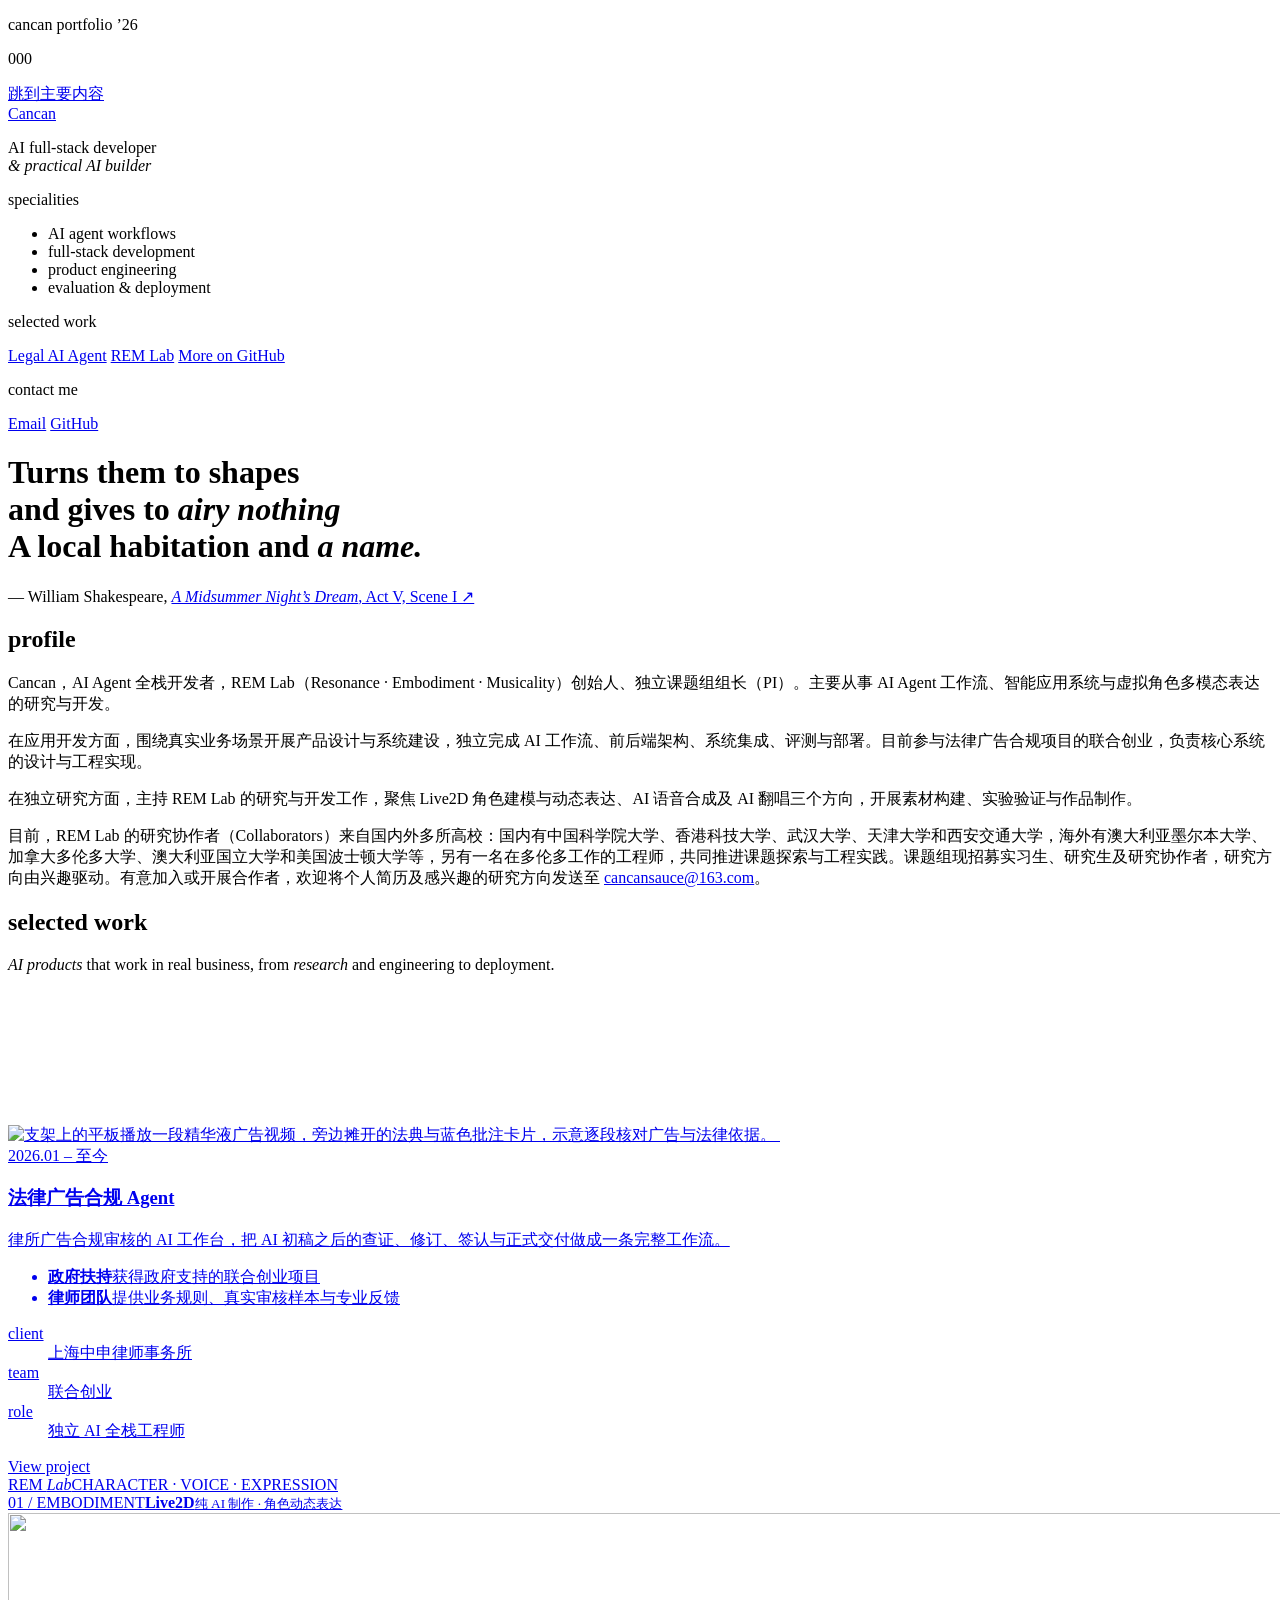
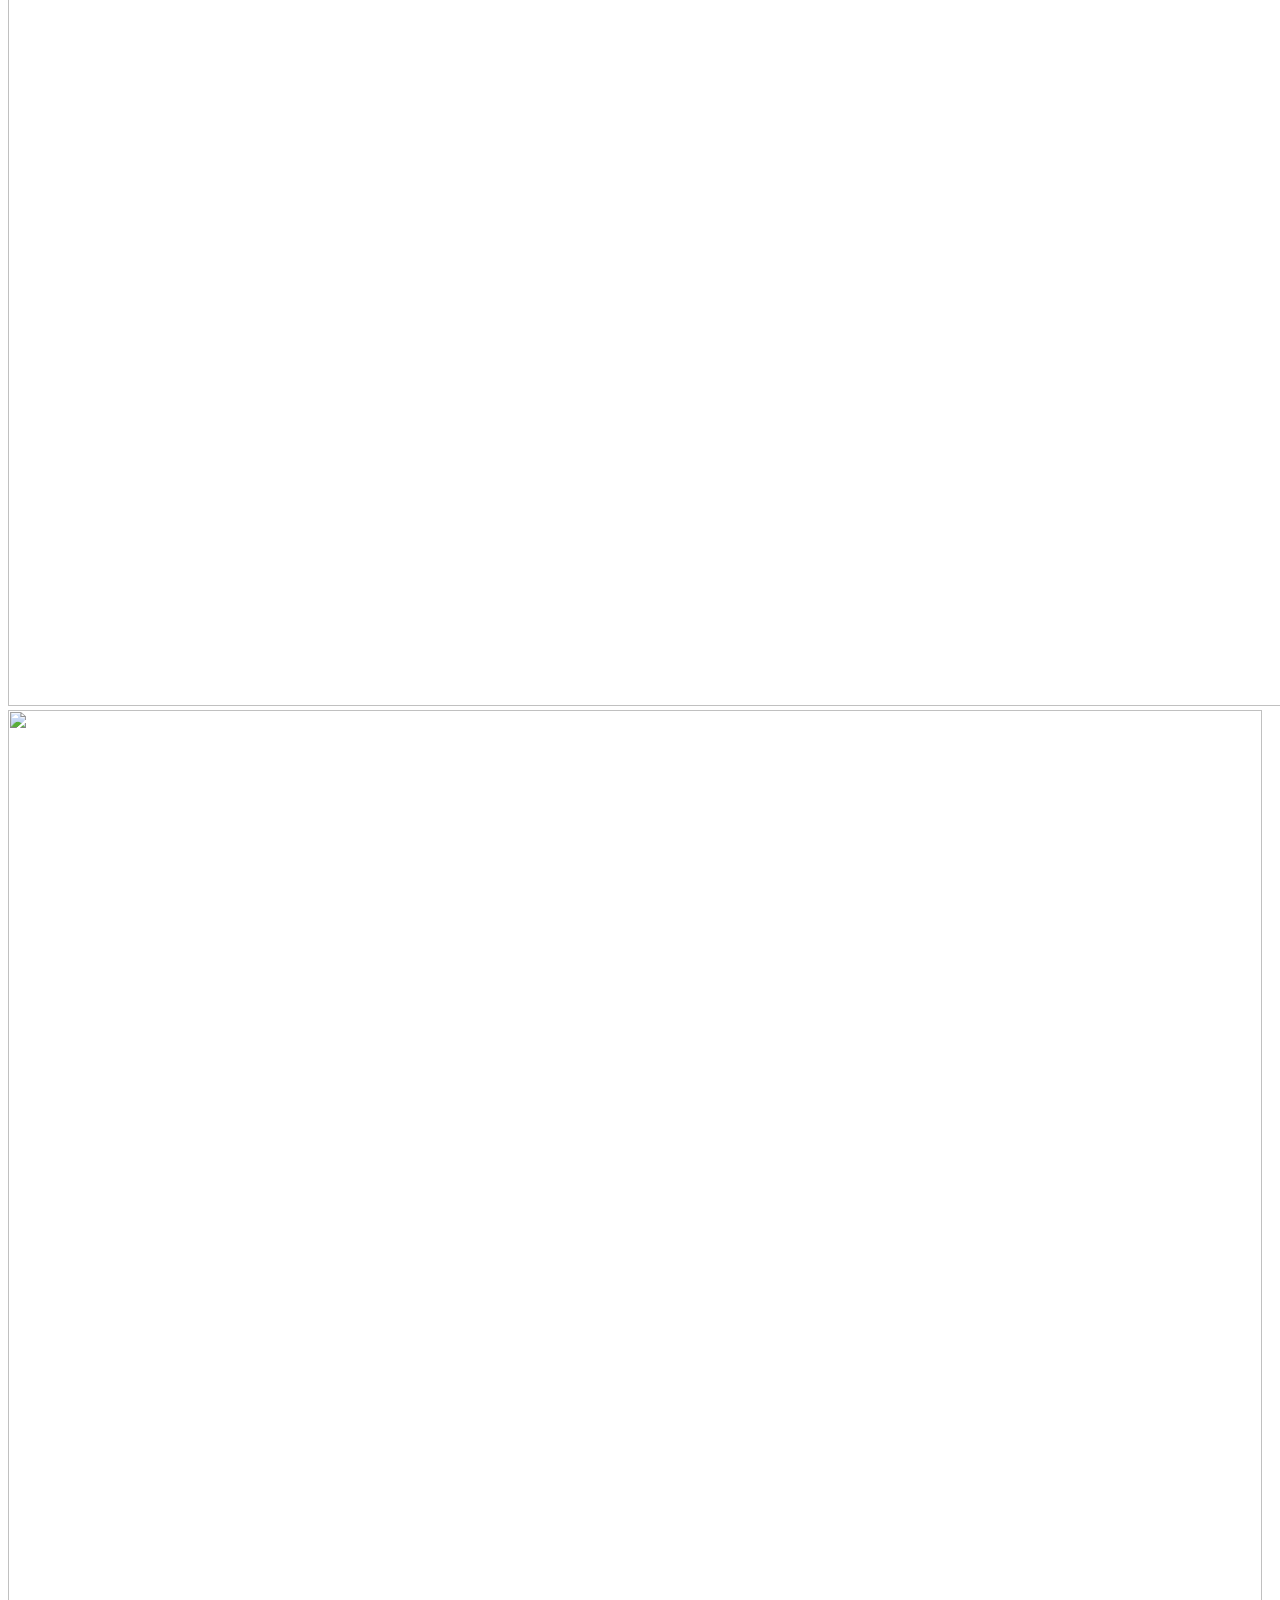
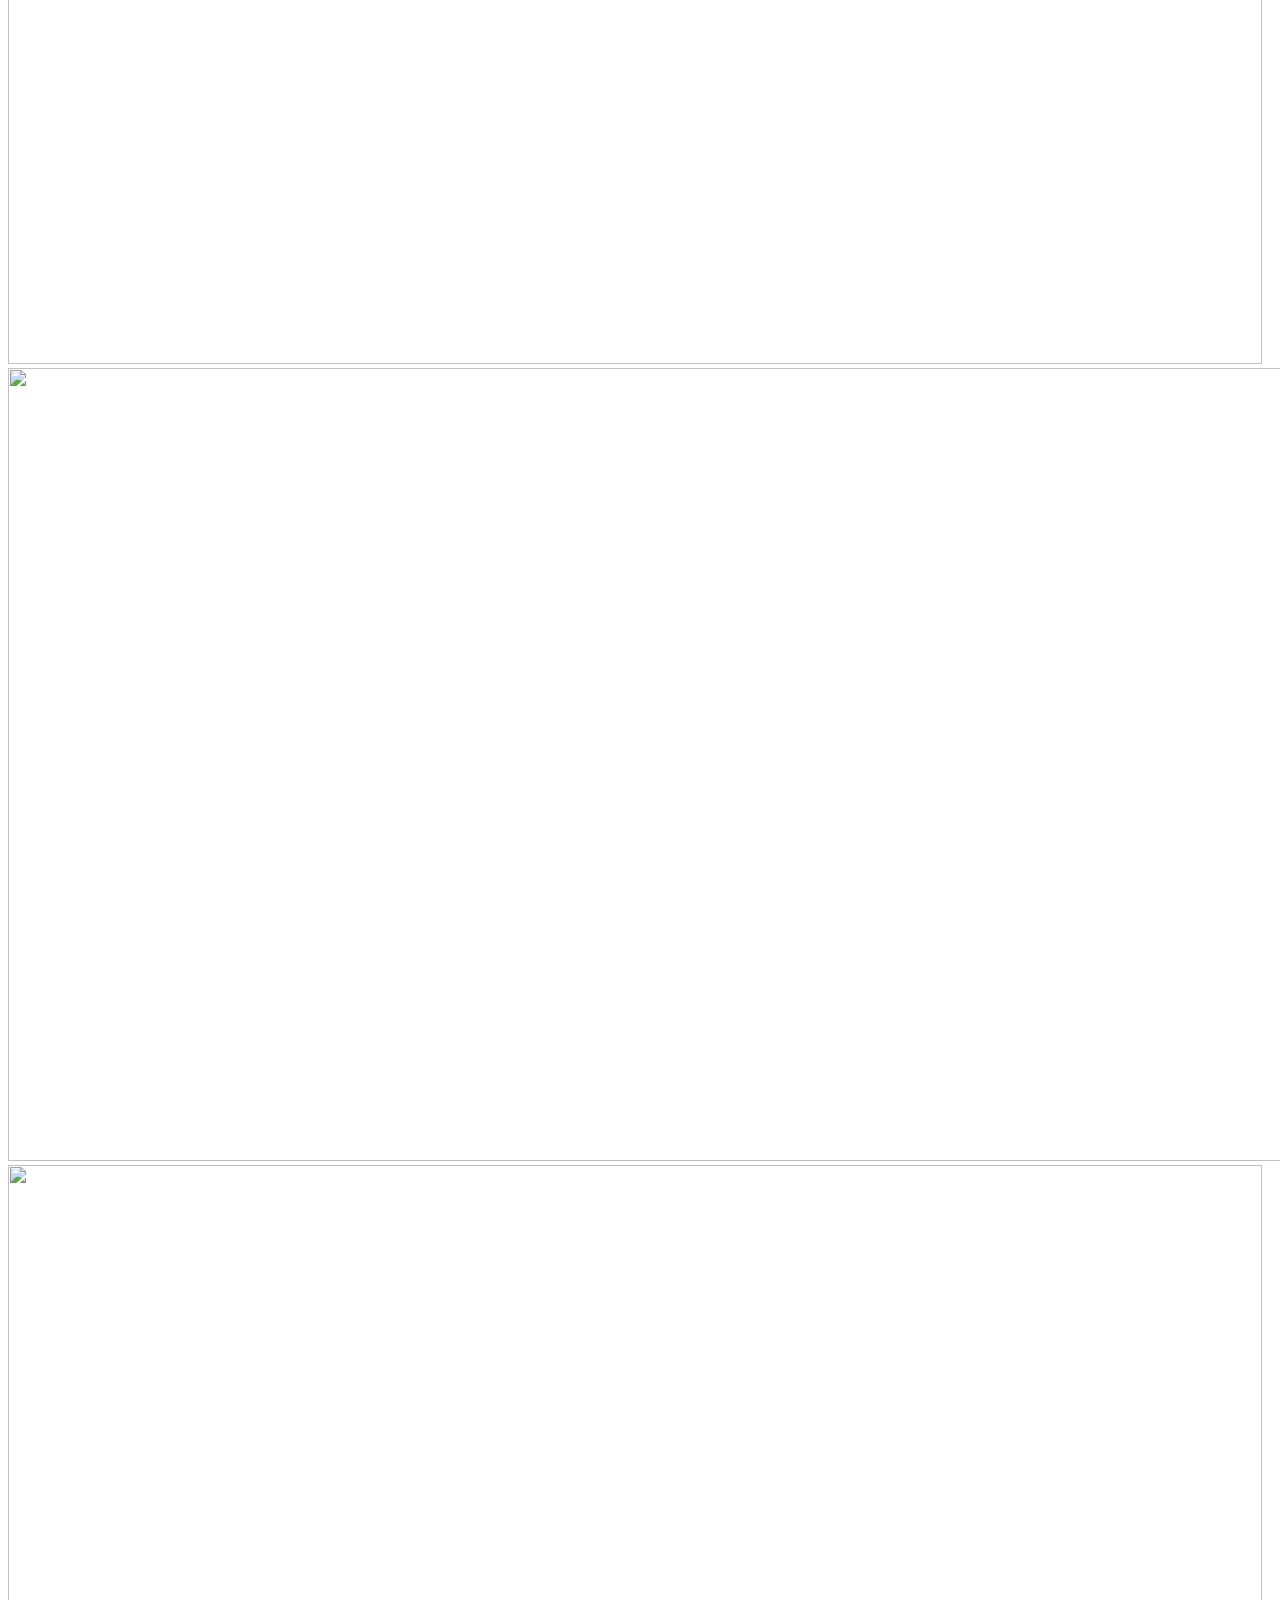
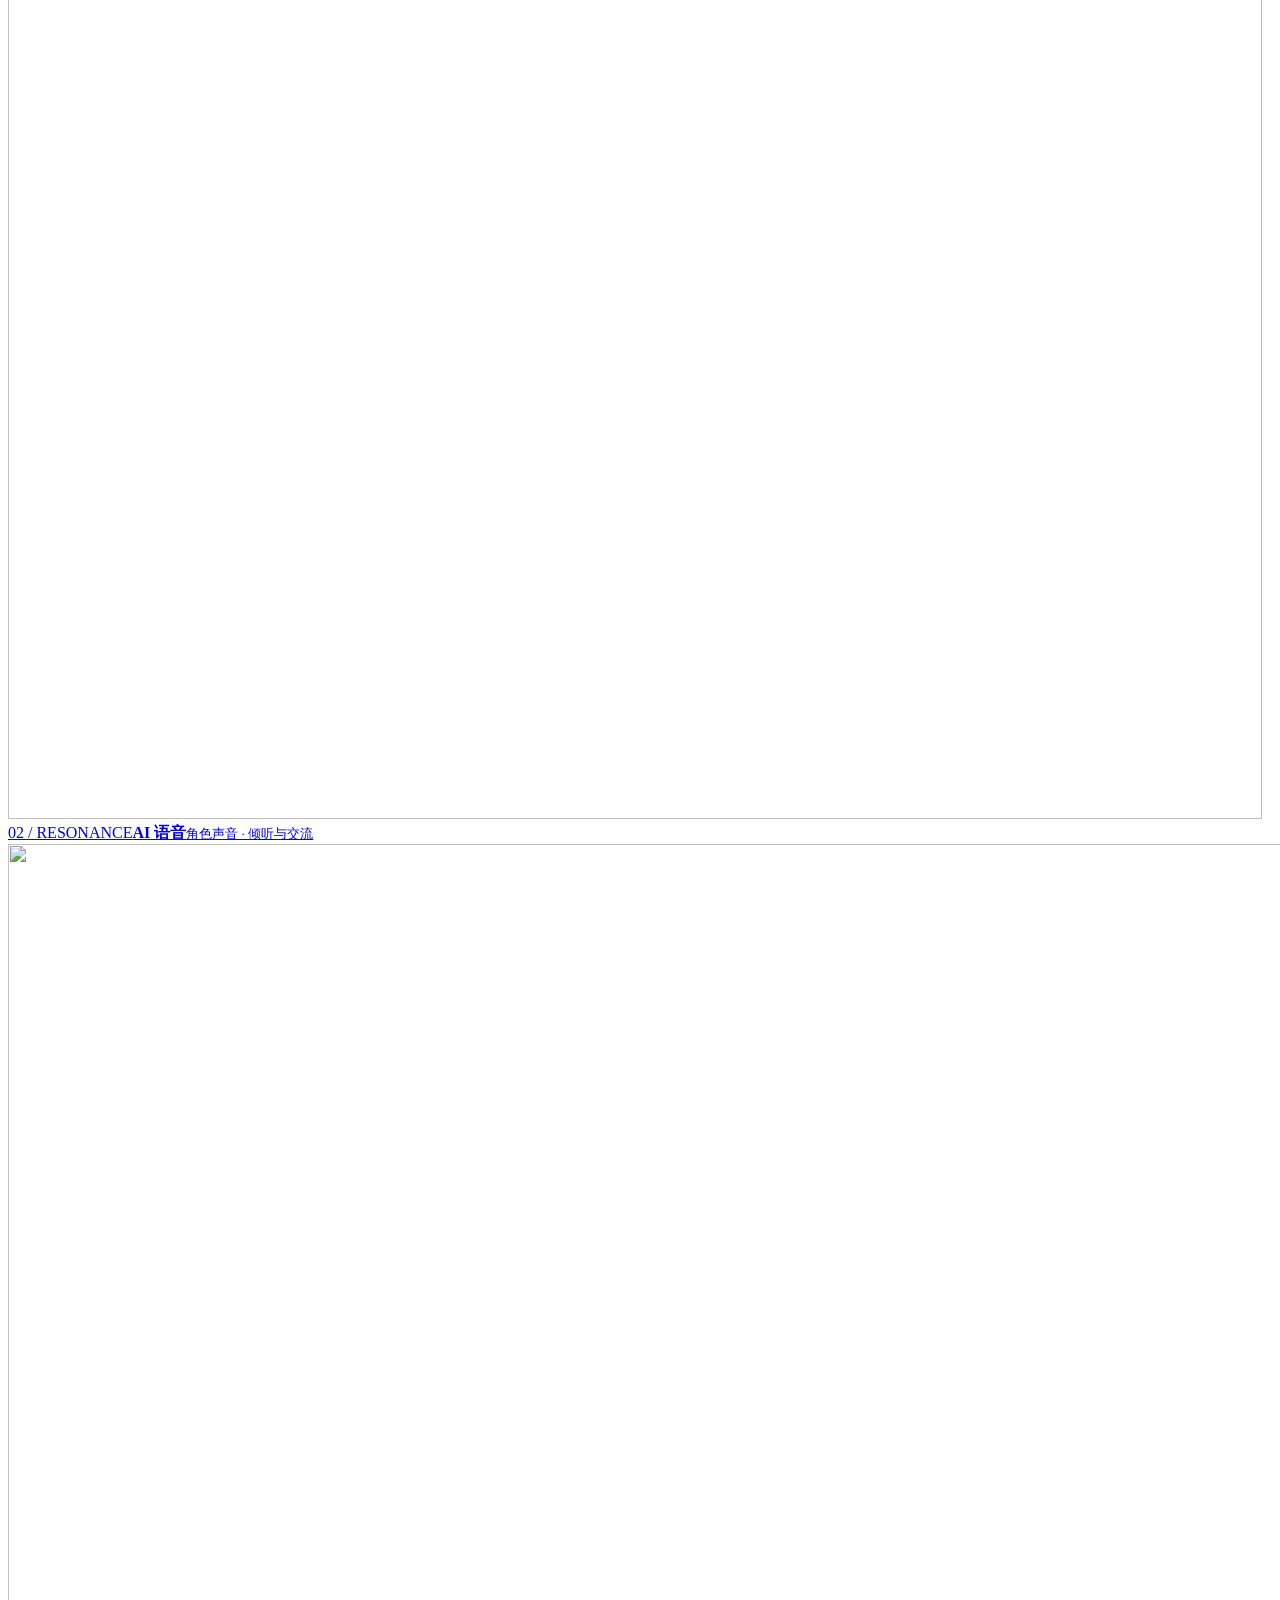
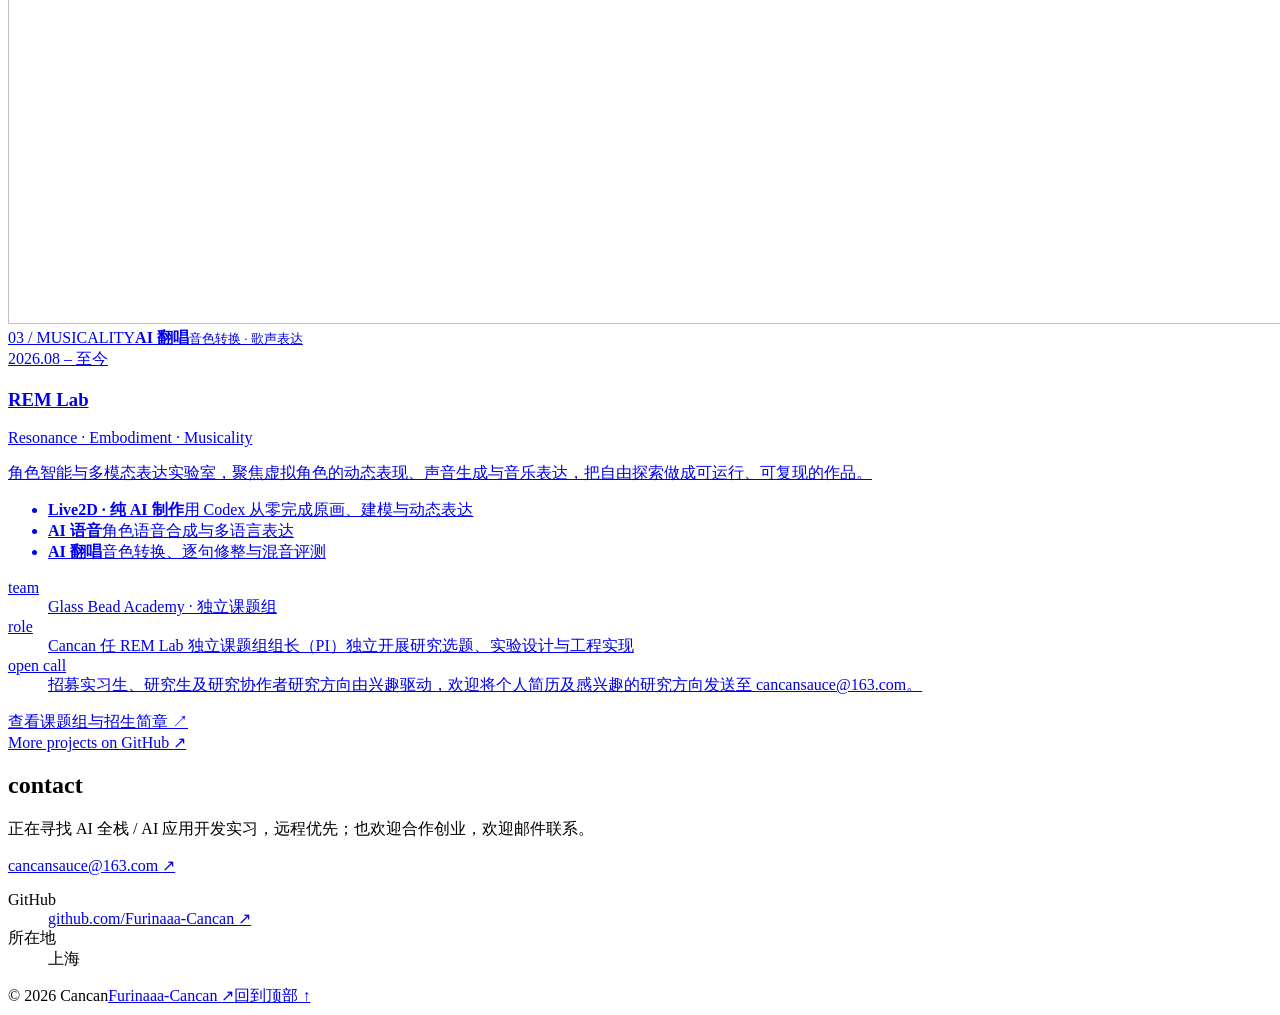
==== index.html @ c72ef996 "REM Lab: University of Chinese Academy of Sciences, by its full name Co-Authored-By: Claude Opus 5.5" ====
<!DOCTYPE html>
<html lang="zh-CN">
<head>
  <meta charset="utf-8" />
  <meta name="viewport" content="width=device-width, initial-scale=1" />
  <title>Cancan · AI Full-Stack Developer</title>
  <meta name="description" content="Cancan，AI 全栈开发者，专注于 AI Agent 工作流、全栈产品开发、评测与部署。" />
  <meta name="theme-color" content="#f6f4ef" />
  <link rel="icon" href="https://cancan-portfolio-media.oss-cn-shanghai.aliyuncs.com/portfolio/b059b4d94fa9f4ac/assets/favicon.svg" type="image/svg+xml" />
  <link rel="preload" href="https://cancan-portfolio-media.oss-cn-shanghai.aliyuncs.com/portfolio/b059b4d94fa9f4ac/assets/fonts/noto-sans-sc-700.woff2?v=26" as="font" type="font/woff2" crossorigin />
  <link rel="preload" href="https://cancan-portfolio-media.oss-cn-shanghai.aliyuncs.com/portfolio/b059b4d94fa9f4ac/assets/fonts/noto-sans-sc-400.woff2?v=26" as="font" type="font/woff2" crossorigin />
  <link rel="stylesheet" href="https://cancan-portfolio-media.oss-cn-shanghai.aliyuncs.com/portfolio/b059b4d94fa9f4ac/assets/home.css" />
  <link rel="stylesheet" href="https://cancan-portfolio-media.oss-cn-shanghai.aliyuncs.com/portfolio/b059b4d94fa9f4ac/assets/rem-cover.css" />
  <script>
    // The opening counter plays once per browsing session — the first time the site is opened in a tab — unless motion
    // is reduced (append ?intro to see it again); intro.js takes it from here (or the page shows after 3 s regardless).
    // Everything else — reloads, the Back button, links from this site's own pages — skips it and the scroll reveals
    // ("returning"), and the browser puts the page back where it was.
    (function () {
      var root = document.documentElement, nav = performance.getEntriesByType ? performance.getEntriesByType('navigation')[0] : null, inside = false;
      try { inside = !!document.referrer && new URL(document.referrer).origin === location.origin && (!nav || nav.type === 'navigate'); } catch (e) {}
      var seen = false, force = /[?&]intro\b/.test(location.search);
      try { seen = sessionStorage.getItem('intro-seen') === '1'; sessionStorage.setItem('intro-seen', '1'); } catch (e) {}
      if (!force && (seen || (nav && nav.type !== 'navigate') || inside || matchMedia('(prefers-reduced-motion: reduce)').matches)) { root.classList.add('returning'); history.scrollRestoration = 'auto'; return; }
      history.scrollRestoration = 'manual'; root.classList.add('intro');
      setTimeout(function () { if (!window.__intro) { root.classList.remove('intro'); history.scrollRestoration = 'auto'; } }, 3000);
    })();
  </script>
  <link rel="preconnect" href="https://cancan-portfolio-media.oss-cn-shanghai.aliyuncs.com" crossorigin />
</head>
<body>
  <div class="preloader" data-preloader aria-hidden="true">
    <p class="preloader-title" data-preloader-title>cancan portfolio ’26</p>
    <p class="preloader-counter" data-preloader-counter>000</p>
  </div>
  <a class="skip" href="#name">跳到主要内容</a>
  <div class="stage" id="top">
  <header class="site-header" aria-label="页眉">
    <div class="header-cell header-identity">
      <a class="site-name" href="index.html" aria-label="Cancan 个人主页">Cancan</a>
      <p>AI full-stack developer<br /><em>&amp; practical AI builder</em></p>
    </div>
    <div class="header-cell header-specialities">
      <p class="header-label">specialities</p>
      <ul>
        <li>AI agent workflows</li>
        <li>full-stack development</li>
        <li>product engineering</li>
        <li>evaluation &amp; deployment</li>
      </ul>
    </div>
    <div class="header-cell header-work">
      <p class="header-label">selected work</p>
      <a href="projects/legal-ai/index.html">Legal AI Agent</a>
      <a href="projects/rem-lab/index.html">REM Lab</a>
      <a href="https://github.com/Furinaaa-Cancan">More on GitHub</a>
    </div>
    <nav class="header-cell header-contact" aria-label="联系与社交链接">
      <p class="header-label">contact me</p>
      <a href="mailto:cancansauce@163.com">Email</a>
      <a href="https://github.com/Furinaaa-Cancan">GitHub</a>
    </nav>
  </header>
  <main id="main" class="hero" aria-labelledby="name">
    <h1 id="name" lang="en">Turns them to shapes<br />and gives to <em>airy nothing</em><br />A local habitation and <em>a name.</em></h1>
    <p class="hero-attribution" lang="en">— William Shakespeare, <a href="https://www.folger.edu/explore/shakespeares-works/a-midsummer-nights-dream/quotes/" target="_blank" rel="noopener"><cite>A Midsummer Night’s Dream</cite>, Act V, Scene I ↗</a></p>
    <section class="personal-bio" id="about" aria-labelledby="bio-title">
      <h2 id="bio-title" class="work-label">profile</h2>
      <div class="personal-bio-copy">
        <p class="personal-bio-lead">Cancan，AI Agent 全栈开发者，REM Lab（Resonance · Embodiment · Musicality）创始人、独立课题组组长（PI）。主要从事 AI Agent 工作流、智能应用系统与虚拟角色多模态表达的研究与开发。</p>
        <p>在应用开发方面，围绕真实业务场景开展产品设计与系统建设，独立完成 AI 工作流、前后端架构、系统集成、评测与部署。目前参与法律广告合规项目的联合创业，负责核心系统的设计与工程实现。</p>
        <p>在独立研究方面，主持 REM Lab 的研究与开发工作，聚焦 Live2D 角色建模与动态表达、AI 语音合成及 AI 翻唱三个方向，开展素材构建、实验验证与作品制作。</p>
        <p>目前，REM Lab 的研究协作者（Collaborators）来自国内外多所高校：国内有中国科学院大学、香港科技大学、武汉大学、天津大学和西安交通大学，海外有澳大利亚墨尔本大学、加拿大多伦多大学、澳大利亚国立大学和美国波士顿大学等，另有一名在多伦多工作的工程师，共同推进课题探索与工程实践。课题组现招募实习生、研究生及研究协作者，研究方向由兴趣驱动。有意加入或开展合作者，欢迎将个人简历及感兴趣的研究方向发送至 <a href="mailto:cancansauce@163.com">cancansauce@163.com</a>。</p>
      </div>
    </section>
  </main>
  </div>
  <section class="work" id="work" aria-labelledby="work-title">
    <div class="work-title" data-reveal>
      <h2 id="work-title" class="work-label">selected work</h2>
      <p class="work-lead" lang="en" data-reveal-chars><em>AI products</em> that work in real business, from <em>research</em> and engineering to deployment.</p>
    </div>
    <a class="work-item" href="projects/legal-ai/index.html" data-reveal>
      <div class="work-asset">
        <img src="https://cancan-portfolio-media.oss-cn-shanghai.aliyuncs.com/portfolio/b059b4d94fa9f4ac/assets/work-legal-ai-43.webp" alt="支架上的平板播放一段精华液广告视频，旁边摊开的法典与蓝色批注卡片，示意逐段核对广告与法律依据。" width="1448" height="1086" loading="lazy" data-parallax />
        <span class="work-overlay" aria-hidden="true"></span>
        <video class="work-preview" src="https://cancan-portfolio-media.oss-cn-shanghai.aliyuncs.com/portfolio/b059b4d94fa9f4ac/assets/demo.mp4" muted loop playsinline preload="none" aria-hidden="true"></video>
      </div>
      <div class="work-meta">
        <span class="work-year"><time datetime="2026-01">2026.01</time> – 至今</span>
        <h3>法律广告合规 Agent</h3>
        <p class="work-desc">律所广告合规审核的 AI 工作台，把 AI 初稿之后的查证、修订、签认与正式交付做成一条完整工作流。</p>
        <ul class="work-points">
          <li><b>政府扶持</b>获得政府支持的联合创业项目</li>
          <li><b>律师团队</b>提供业务规则、真实审核样本与专业反馈</li>
        </ul>
        <dl class="work-facts">
          <div><dt>client</dt><dd>上海中申律师事务所</dd></div>
          <div><dt>team</dt><dd>联合创业</dd></div>
          <div><dt>role</dt><dd>独立 AI 全栈工程师</dd></div>
        </dl>
        <span class="work-more">View project</span>
      </div>
    </a><!-- /work-item -->
    <a class="work-item work-lab" id="rem-lab" href="projects/rem-lab/index.html" data-reveal>
      <div class="work-asset lab-cover lab-art" role="img" aria-label="REM Lab：冬装蕾姆手持横屏手机，屏幕右下角展示小蕾姆直播形象、戴耳机的角色语音交流、四人演唱场景的三段斜切拼贴">
        <div class="lab-art-motion">
          <div class="lab-art-brand">REM <i>Lab</i><span>CHARACTER · VOICE · EXPRESSION</span></div>
          <div class="lab-art-label"><span>01 / EMBODIMENT</span><strong>Live2D</strong><small>纯 AI 制作 · 角色动态表达</small></div>
          <img class="lab-embodiment-scene" src="https://cancan-portfolio-media.oss-cn-shanghai.aliyuncs.com/portfolio/b059b4d94fa9f4ac/assets/rem-cover/embodiment-stage-v10.png" alt="" width="1983" height="793" loading="lazy" />
          <img class="lab-model-character" src="https://cancan-portfolio-media.oss-cn-shanghai.aliyuncs.com/portfolio/b059b4d94fa9f4ac/assets/rem-cover/rem-holding-phone-v13.png" alt="" width="1254" height="1254" loading="lazy" />
        </div>
        <div class="lab-art-voice">
          <img class="lab-art-voice-scene" src="https://cancan-portfolio-media.oss-cn-shanghai.aliyuncs.com/portfolio/b059b4d94fa9f4ac/assets/rem-cover/voice-conversation-v10.png" alt="" width="1983" height="793" loading="lazy" />
          <img class="lab-voice-character" src="https://cancan-portfolio-media.oss-cn-shanghai.aliyuncs.com/portfolio/b059b4d94fa9f4ac/assets/rem-cover/voice-listening-original.png" alt="" width="1254" height="1254" loading="lazy" />
          <div class="lab-art-label"><span>02 / RESONANCE</span><strong>AI 语音</strong><small>角色声音 · 倾听与交流</small></div>
        </div>
        <div class="lab-art-singing"><img src="https://cancan-portfolio-media.oss-cn-shanghai.aliyuncs.com/portfolio/b059b4d94fa9f4ac/assets/rem-cover/singing-stage-original-no-title.svg" alt="" width="1920" height="1080" loading="lazy" /><div class="lab-art-label"><span>03 / MUSICALITY</span><strong>AI 翻唱</strong><small>音色转换 · 歌声表达</small></div></div>
      </div>
      <div class="work-meta">
        <span class="work-year"><time datetime="2026-08">2026.08</time> – 至今</span>
        <h3>REM Lab</h3>
        <p class="work-lab-name">Resonance · Embodiment · Musicality</p>
        <p class="work-desc">角色智能与多模态表达实验室，聚焦虚拟角色的动态表现、声音生成与音乐表达，把自由探索做成可运行、可复现的作品。</p>
        <ul class="work-points">
          <li><b>Live2D · 纯 AI 制作</b>用 Codex 从零完成原画、建模与动态表达</li>
          <li><b>AI 语音</b>角色语音合成与多语言表达</li>
          <li><b>AI 翻唱</b>音色转换、逐句修整与混音评测</li>
        </ul>
        <dl class="work-facts">
          <div><dt>team</dt><dd>Glass Bead Academy · 独立课题组</dd></div>
          <div><dt>role</dt><dd>Cancan 任 REM Lab 独立课题组组长（PI）<span>独立开展研究选题、实验设计与工程实现</span></dd></div>
          <div><dt>open call</dt><dd>招募实习生、研究生及研究协作者<span>研究方向由兴趣驱动，欢迎将个人简历及感兴趣的研究方向发送至 cancansauce@163.com。</span></dd></div>
        </dl>
        <span class="work-more">查看课题组与招生简章 ↗</span>
      </div>
    </a><!-- /lab-item -->
    <a class="work-github" href="https://github.com/Furinaaa-Cancan" target="_blank" rel="noopener">More projects on GitHub <span aria-hidden="true">↗</span></a>
  </section>
  <template data-pii-html="sec_edu"></template>
  <template data-pii-html="sec_research"></template>
  <template data-pii-html="sec_awards"></template>
  <section class="edu contact" id="contact" aria-labelledby="contact-title">
    <h2 id="contact-title" class="work-label">contact</h2>
    <div class="contact-body" data-reveal>
      <p class="contact-lead">正在寻找 AI 全栈 / AI 应用开发实习，远程优先；也欢迎合作创业，欢迎邮件联系。</p>
      <a class="contact-mail" href="mailto:cancansauce@163.com">cancansauce@163.com <span aria-hidden="true">↗</span></a>
      <dl class="contact-list">
        <div><dt>GitHub</dt><dd><a href="https://github.com/Furinaaa-Cancan" target="_blank" rel="noopener">github.com/Furinaaa-Cancan <span aria-hidden="true">↗</span></a></dd></div>
        <div><dt>所在地</dt><dd>上海</dd></div>
      </dl>
    </div>
  </section>
  <div class="wrap">
  </div>
  <footer class="site-footer wrap"><span>© 2026 Cancan</span><a href="https://github.com/Furinaaa-Cancan">Furinaaa-Cancan <span aria-hidden="true">↗</span></a><a href="#top">回到顶部 ↑</a></footer>
  <script src="https://cancan-portfolio-media.oss-cn-shanghai.aliyuncs.com/portfolio/b059b4d94fa9f4ac/assets/intro.js"></script>
  <script src="https://cancan-portfolio-media.oss-cn-shanghai.aliyuncs.com/portfolio/b059b4d94fa9f4ac/assets/work.js"></script>
</body>
</html>
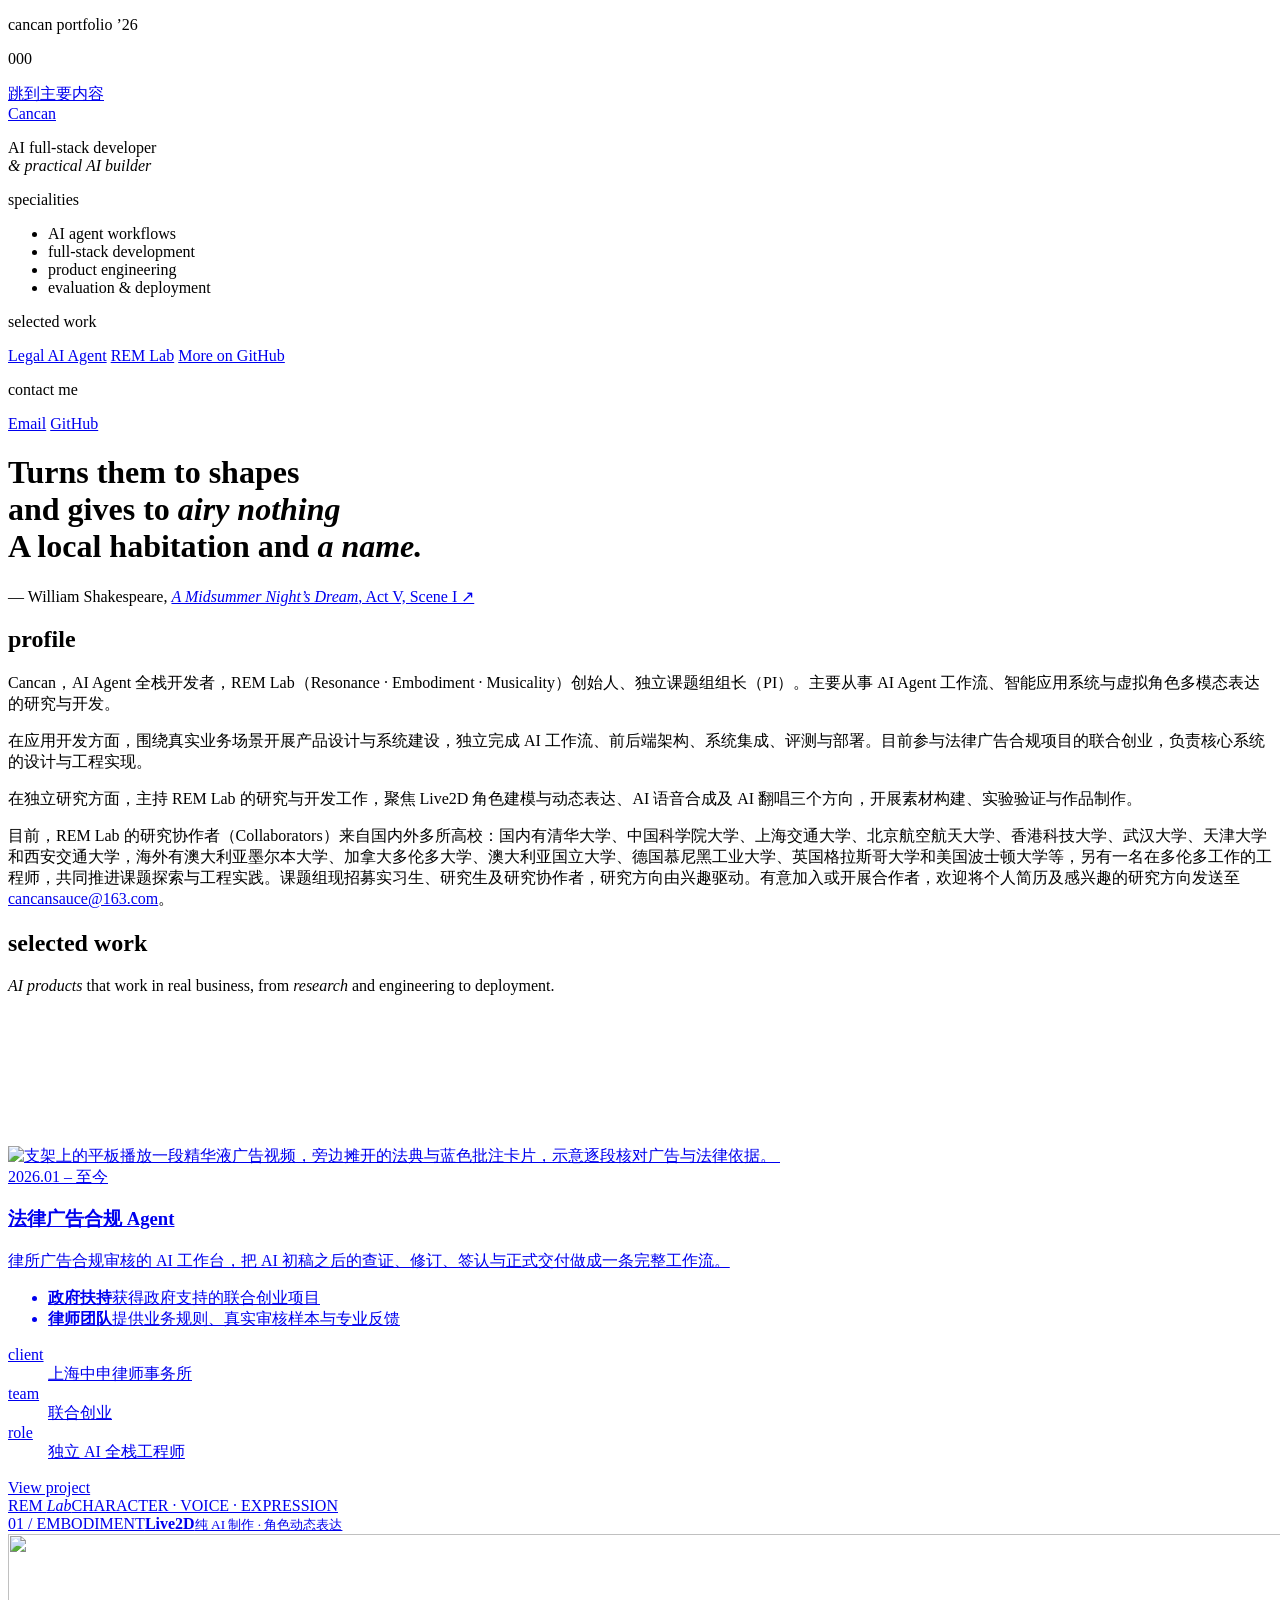
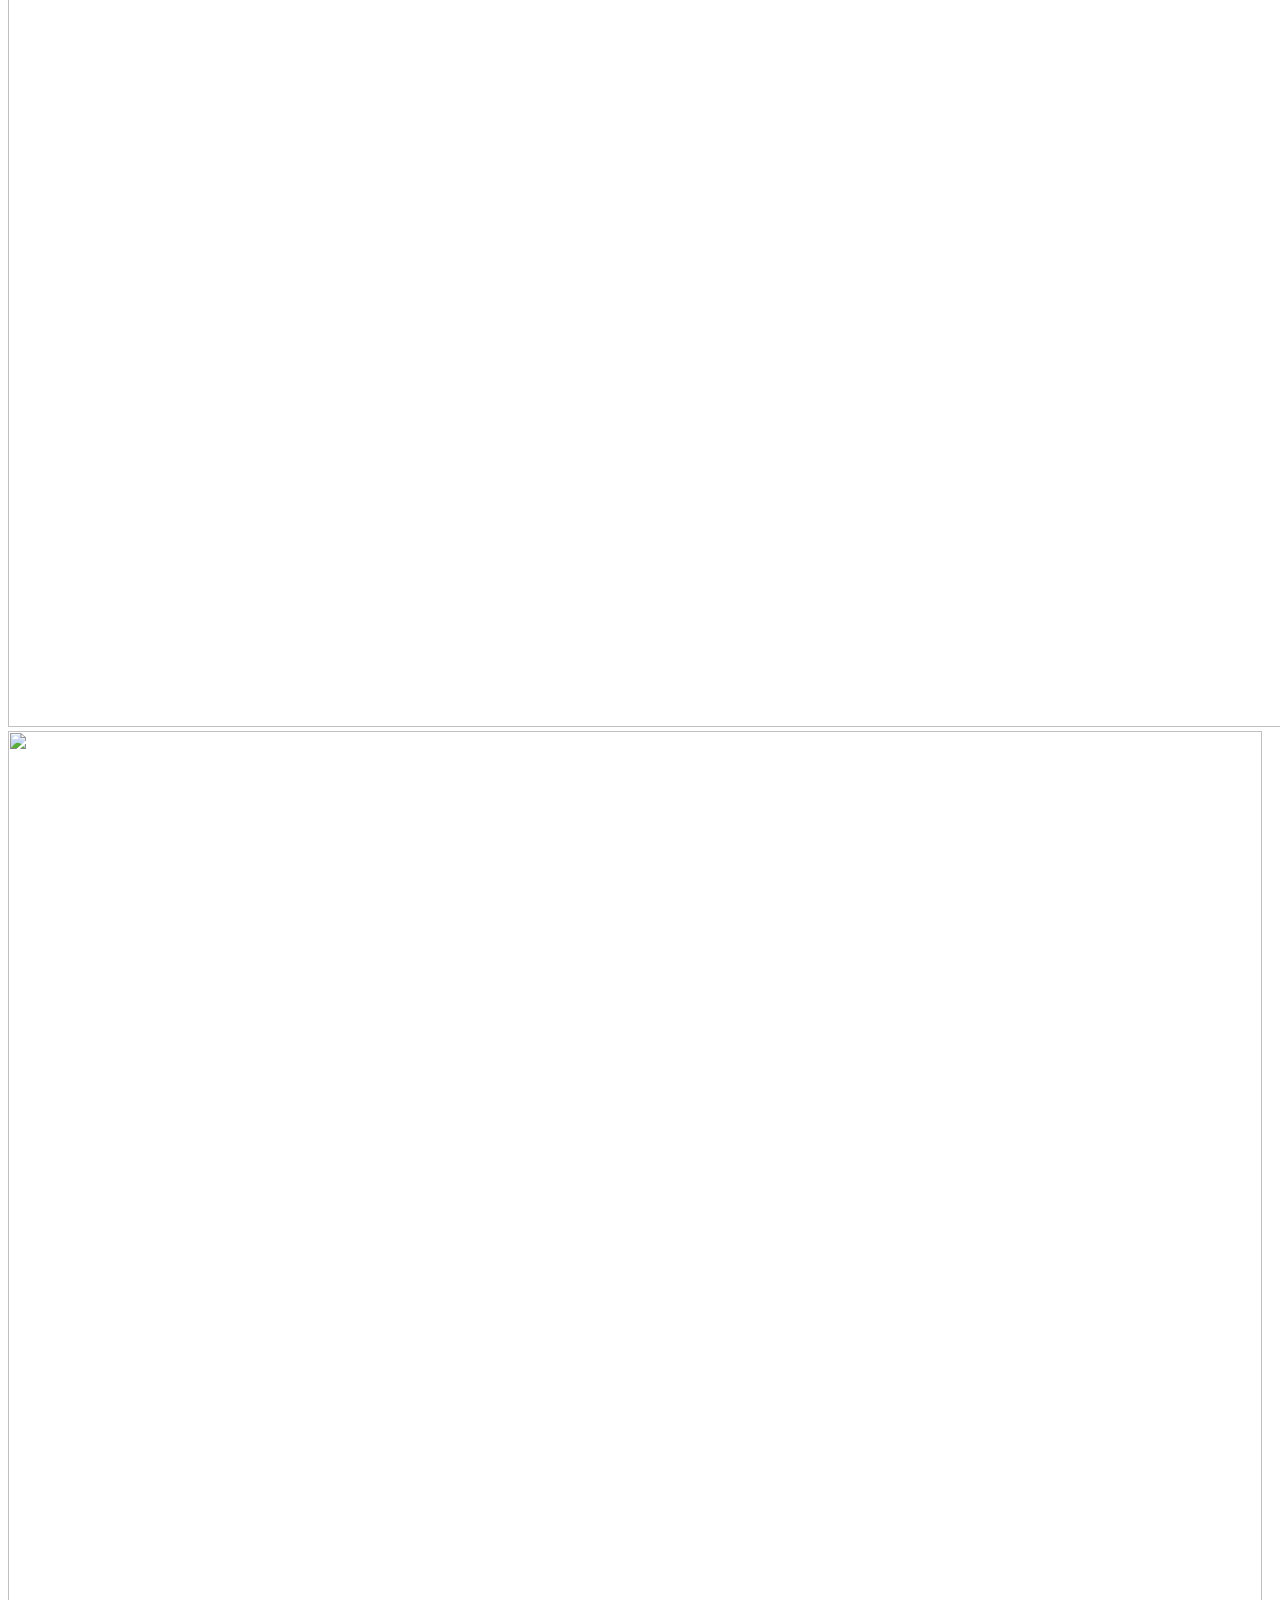
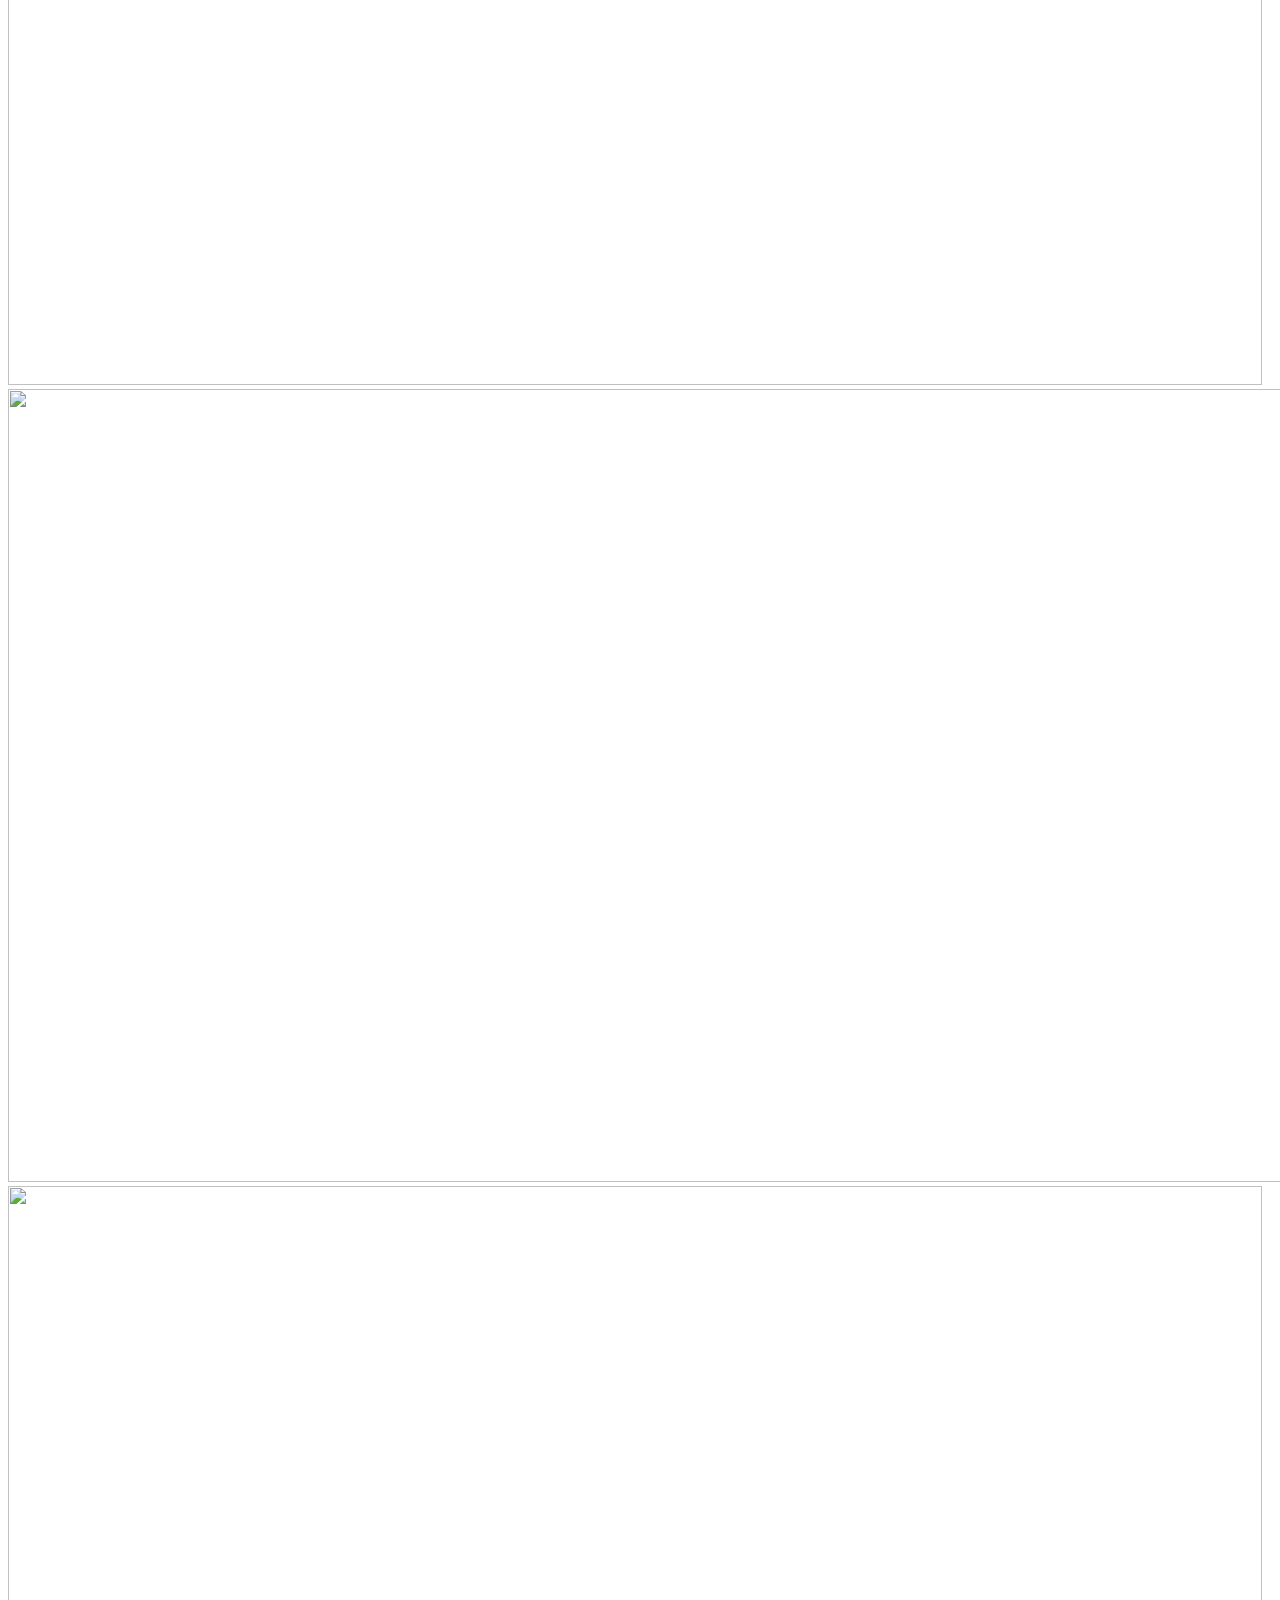
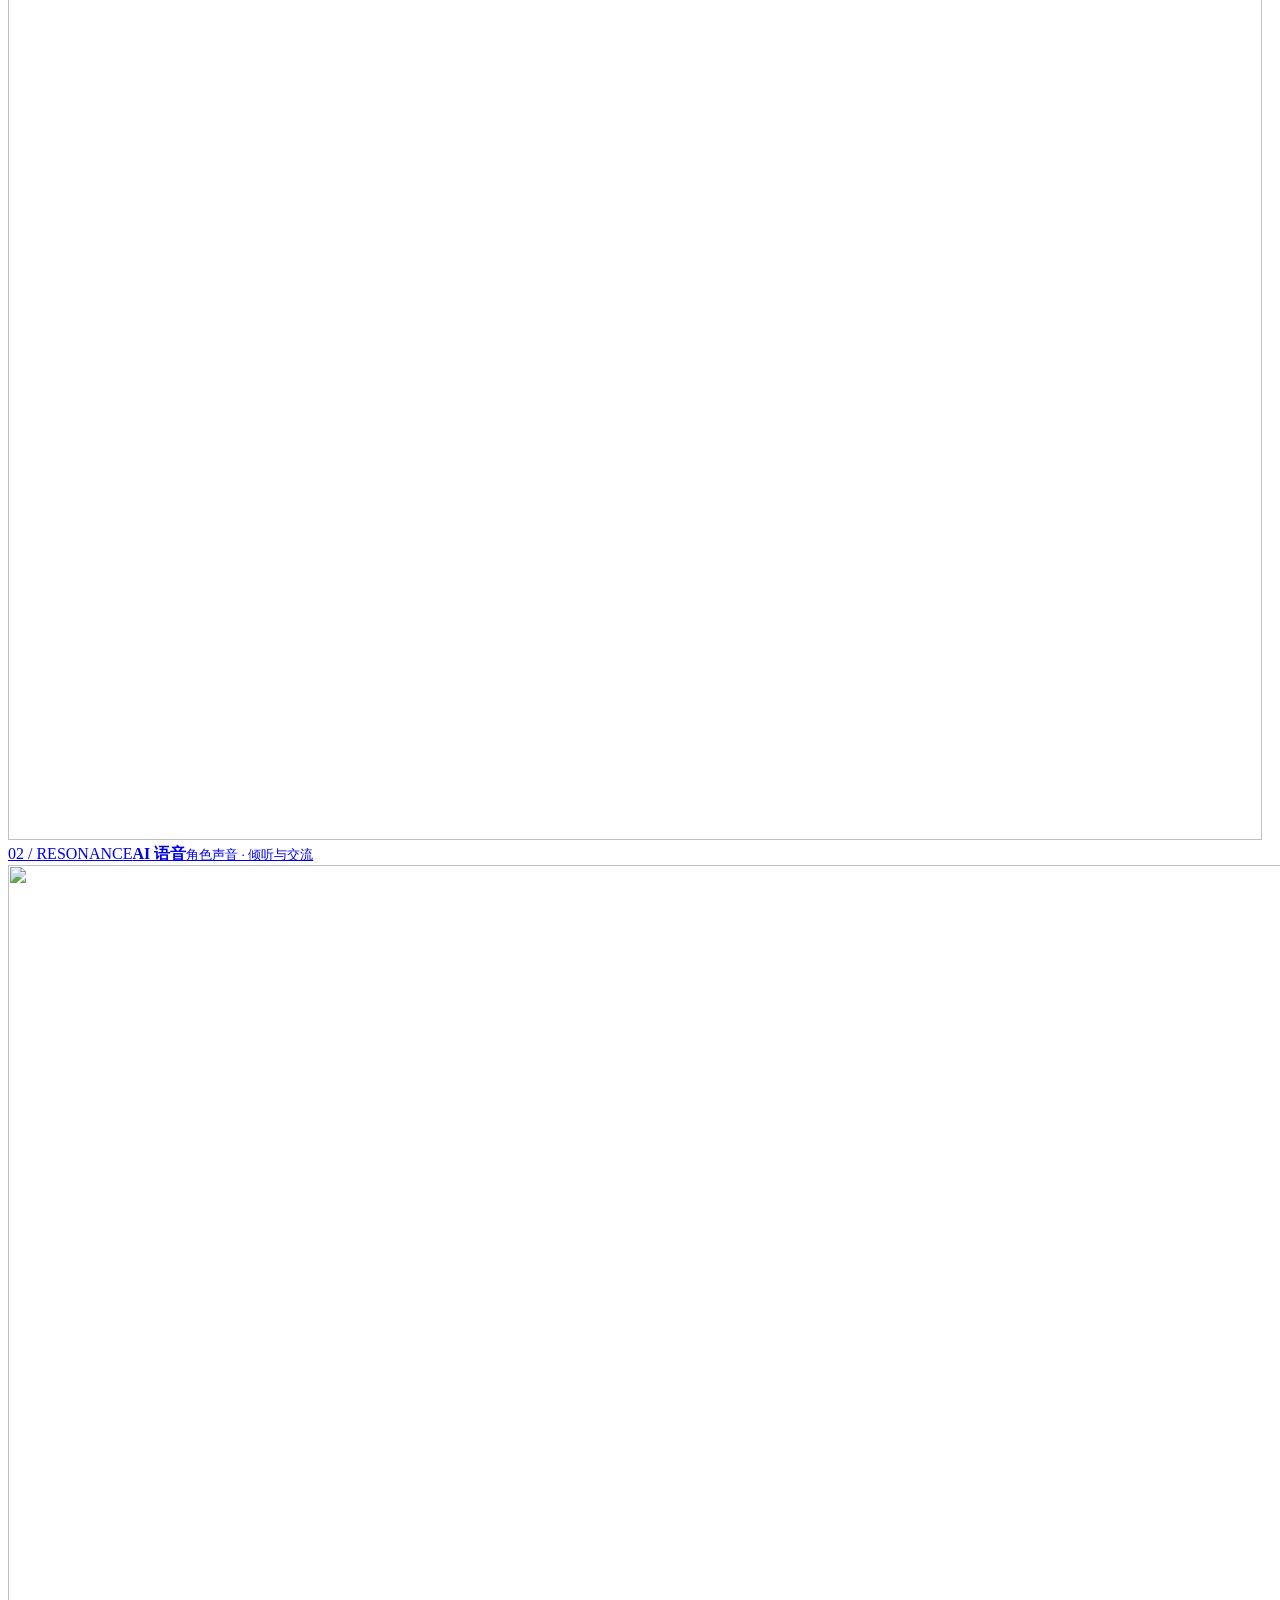
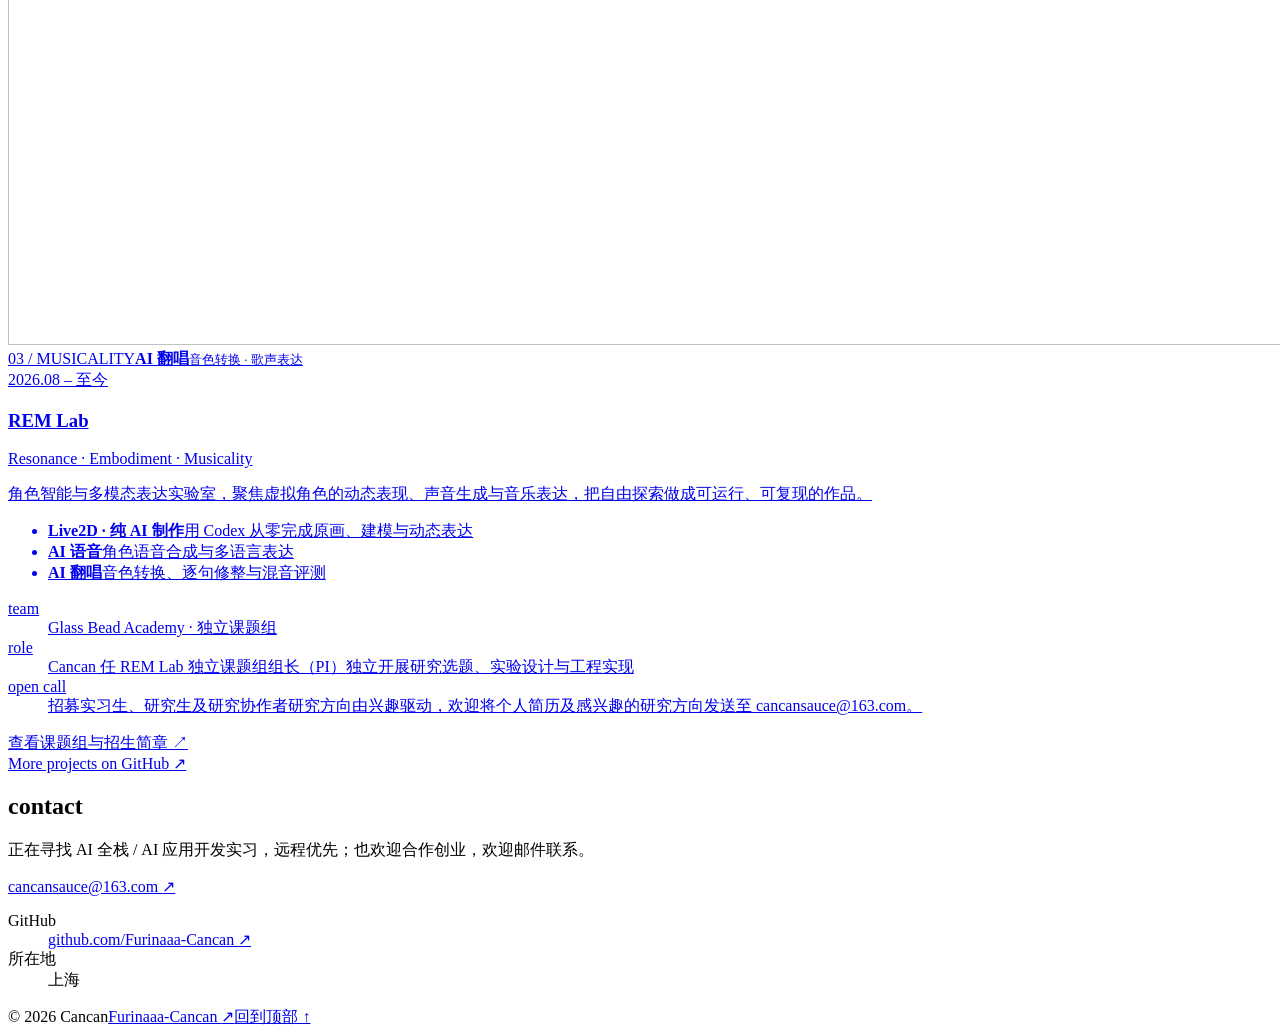
==== commit 07246eee: "Add new REM Lab collaborator universities Tsinghua, SJTU, Beihang, TUM and University of Glasgow.  C" ====
--- a/index.html
+++ b/index.html
@@ -70,7 +70,7 @@
         <p class="personal-bio-lead">Cancan，AI Agent 全栈开发者，REM Lab（Resonance · Embodiment · Musicality）创始人、独立课题组组长（PI）。主要从事 AI Agent 工作流、智能应用系统与虚拟角色多模态表达的研究与开发。</p>
         <p>在应用开发方面，围绕真实业务场景开展产品设计与系统建设，独立完成 AI 工作流、前后端架构、系统集成、评测与部署。目前参与法律广告合规项目的联合创业，负责核心系统的设计与工程实现。</p>
         <p>在独立研究方面，主持 REM Lab 的研究与开发工作，聚焦 Live2D 角色建模与动态表达、AI 语音合成及 AI 翻唱三个方向，开展素材构建、实验验证与作品制作。</p>
-        <p>目前，REM Lab 的研究协作者（Collaborators）来自国内外多所高校：国内有中国科学院大学、香港科技大学、武汉大学、天津大学和西安交通大学，海外有澳大利亚墨尔本大学、加拿大多伦多大学、澳大利亚国立大学和美国波士顿大学等，另有一名在多伦多工作的工程师，共同推进课题探索与工程实践。课题组现招募实习生、研究生及研究协作者，研究方向由兴趣驱动。有意加入或开展合作者，欢迎将个人简历及感兴趣的研究方向发送至 <a href="mailto:cancansauce@163.com">cancansauce@163.com</a>。</p>
+        <p>目前，REM Lab 的研究协作者（Collaborators）来自国内外多所高校：国内有清华大学、中国科学院大学、上海交通大学、北京航空航天大学、香港科技大学、武汉大学、天津大学和西安交通大学，海外有澳大利亚墨尔本大学、加拿大多伦多大学、澳大利亚国立大学、德国慕尼黑工业大学、英国格拉斯哥大学和美国波士顿大学等，另有一名在多伦多工作的工程师，共同推进课题探索与工程实践。课题组现招募实习生、研究生及研究协作者，研究方向由兴趣驱动。有意加入或开展合作者，欢迎将个人简历及感兴趣的研究方向发送至 <a href="mailto:cancansauce@163.com">cancansauce@163.com</a>。</p>
       </div>
     </section>
   </main>
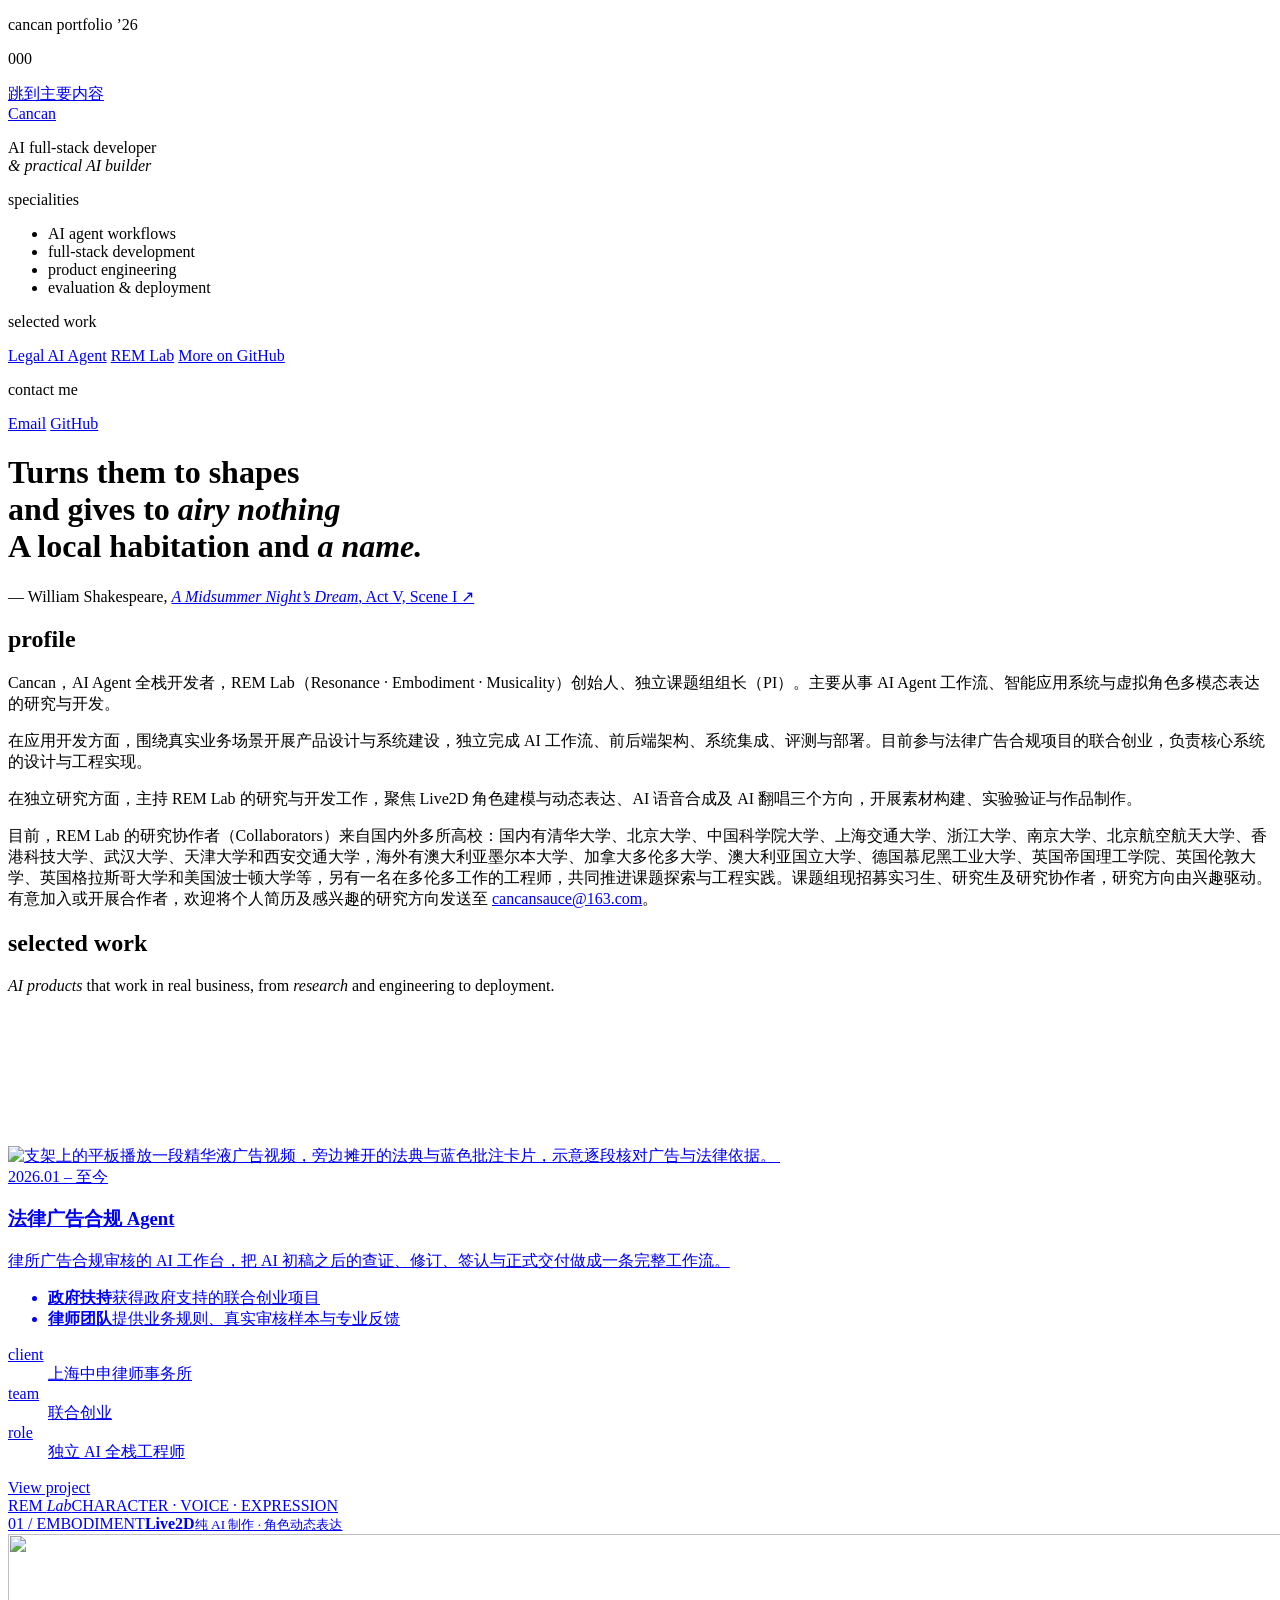
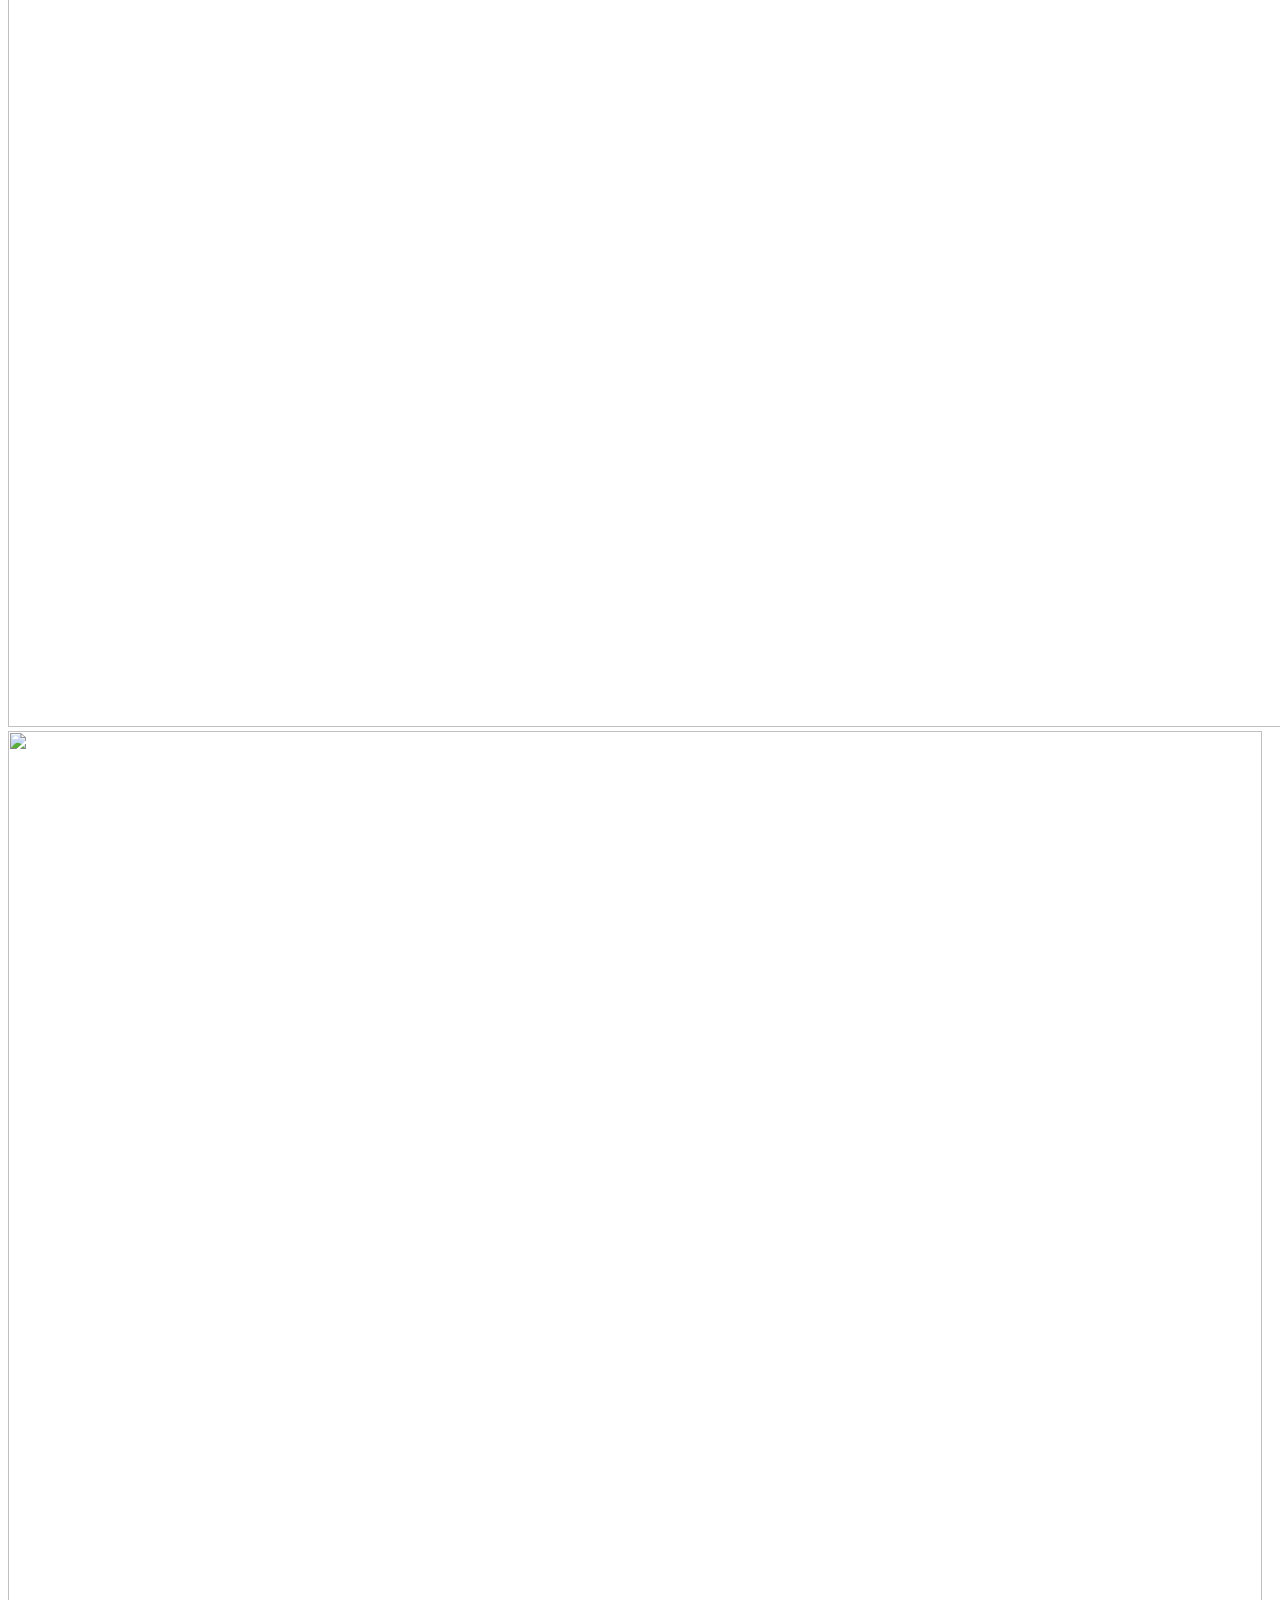
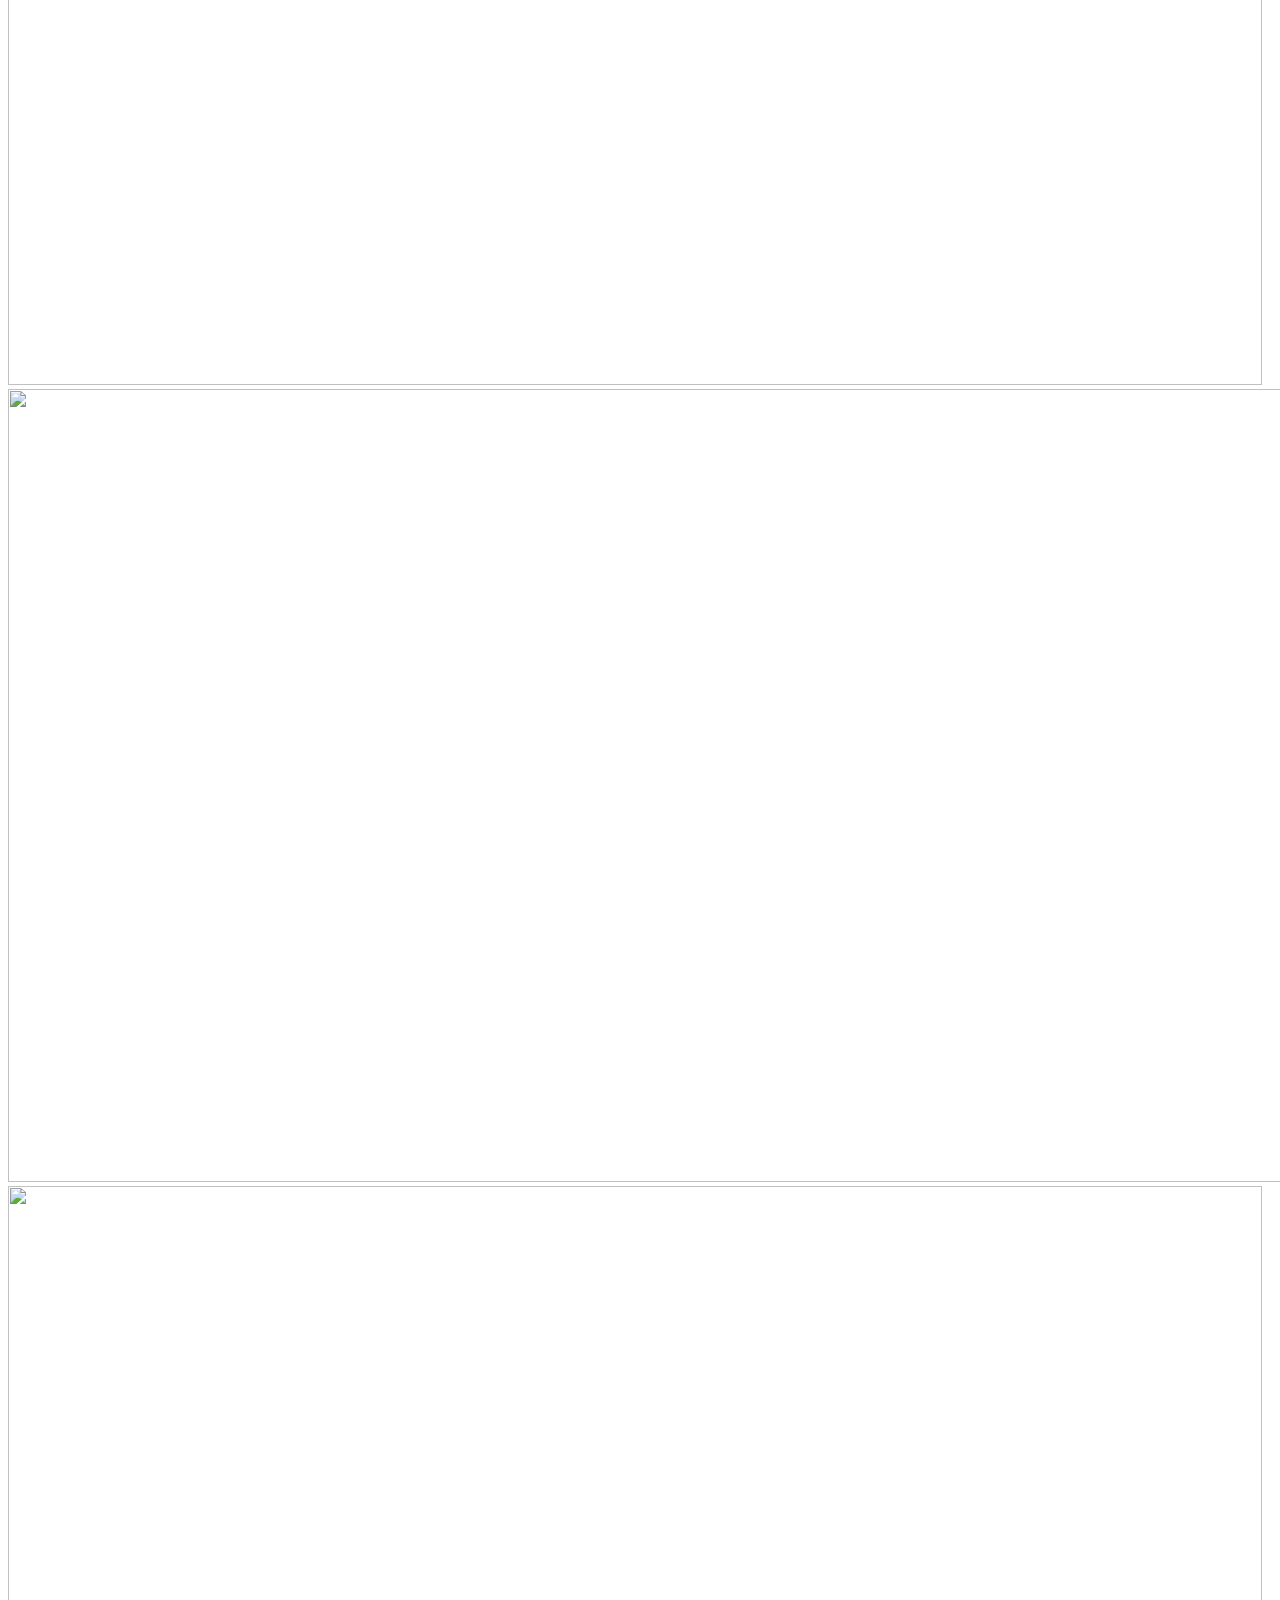
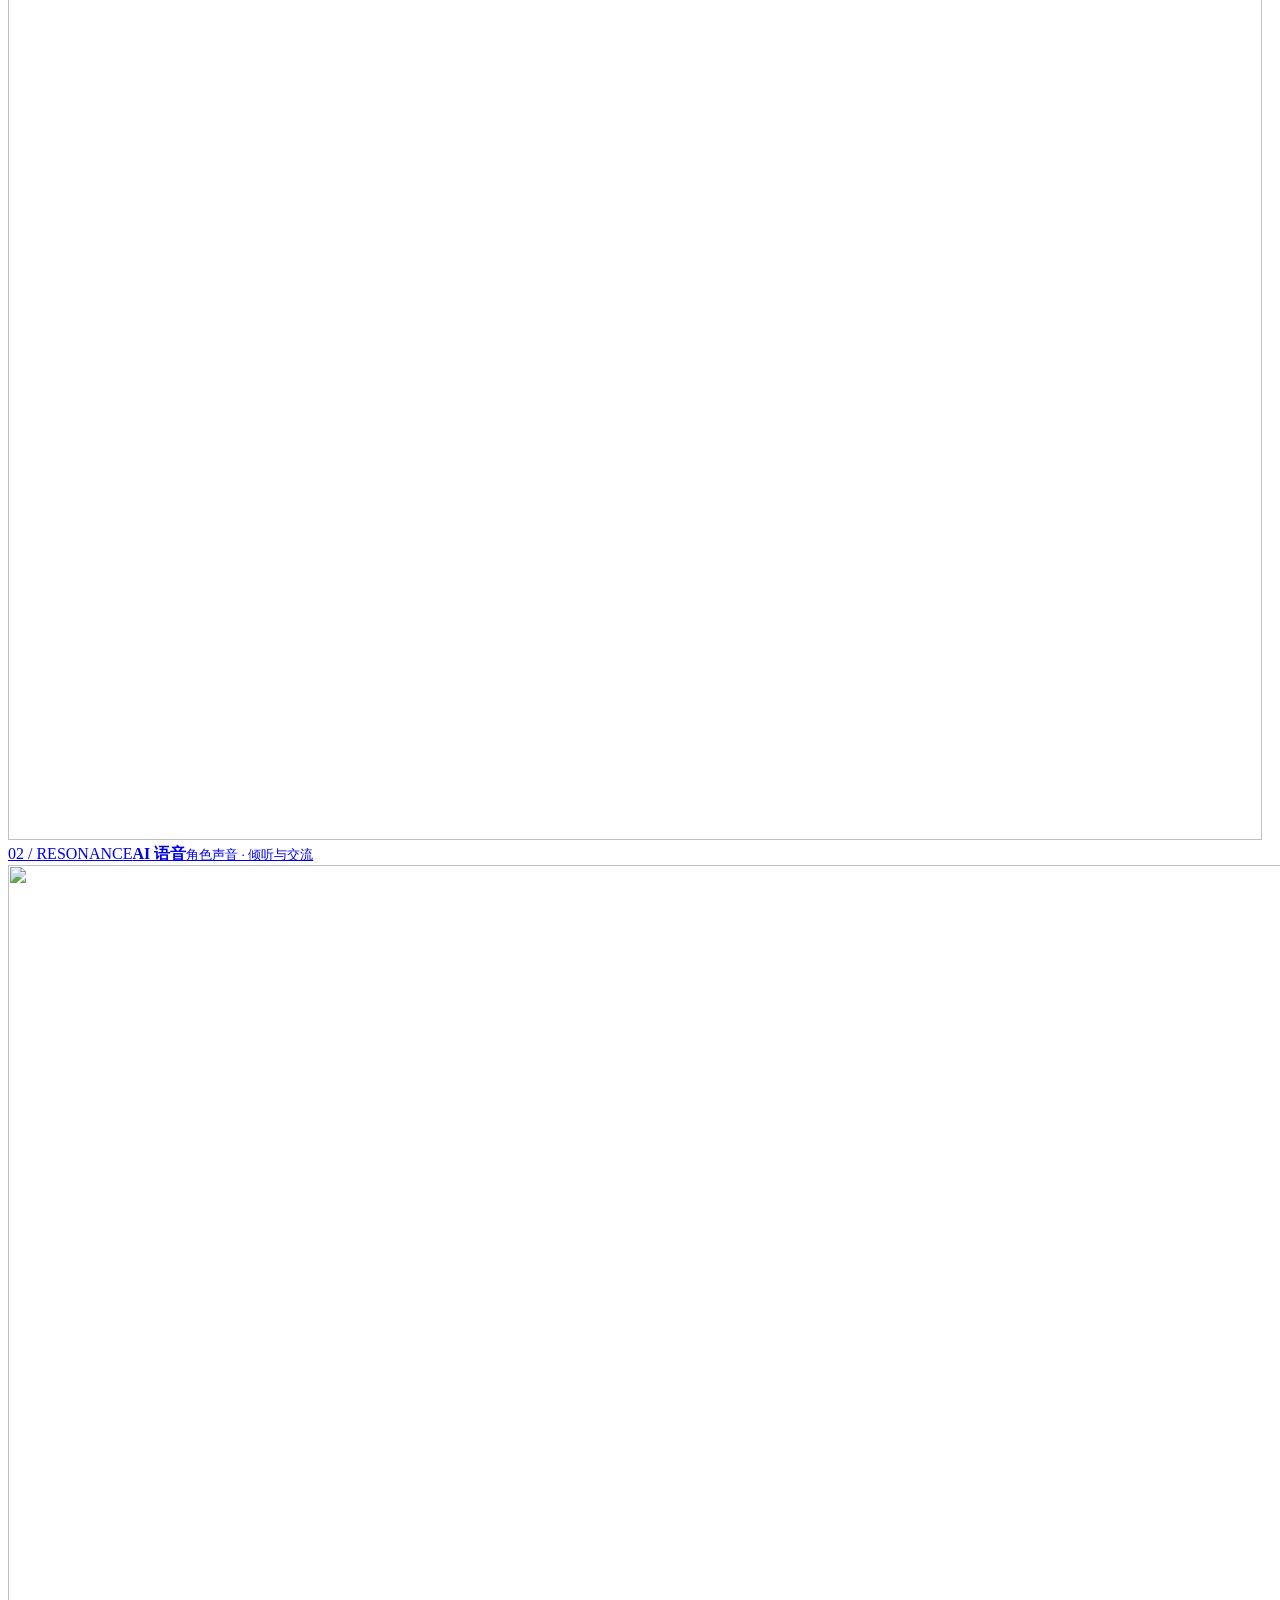
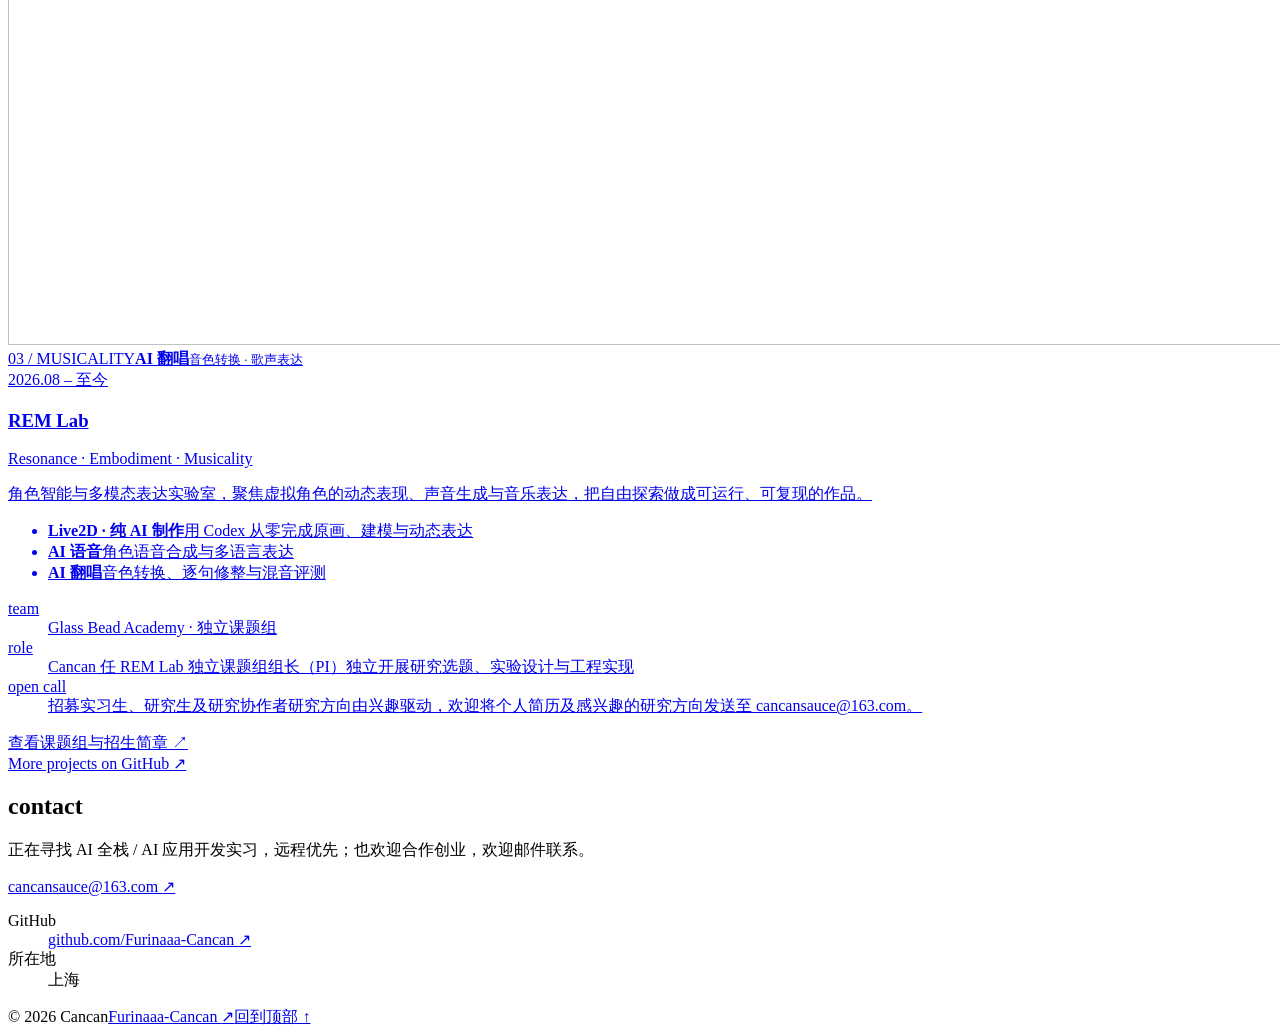
==== commit 12579d17: "Add more REM Lab collaborator universities Peking University, Nanjing University, Zhejiang Universit" ====
--- a/index.html
+++ b/index.html
@@ -70,7 +70,7 @@
         <p class="personal-bio-lead">Cancan，AI Agent 全栈开发者，REM Lab（Resonance · Embodiment · Musicality）创始人、独立课题组组长（PI）。主要从事 AI Agent 工作流、智能应用系统与虚拟角色多模态表达的研究与开发。</p>
         <p>在应用开发方面，围绕真实业务场景开展产品设计与系统建设，独立完成 AI 工作流、前后端架构、系统集成、评测与部署。目前参与法律广告合规项目的联合创业，负责核心系统的设计与工程实现。</p>
         <p>在独立研究方面，主持 REM Lab 的研究与开发工作，聚焦 Live2D 角色建模与动态表达、AI 语音合成及 AI 翻唱三个方向，开展素材构建、实验验证与作品制作。</p>
-        <p>目前，REM Lab 的研究协作者（Collaborators）来自国内外多所高校：国内有清华大学、中国科学院大学、上海交通大学、北京航空航天大学、香港科技大学、武汉大学、天津大学和西安交通大学，海外有澳大利亚墨尔本大学、加拿大多伦多大学、澳大利亚国立大学、德国慕尼黑工业大学、英国格拉斯哥大学和美国波士顿大学等，另有一名在多伦多工作的工程师，共同推进课题探索与工程实践。课题组现招募实习生、研究生及研究协作者，研究方向由兴趣驱动。有意加入或开展合作者，欢迎将个人简历及感兴趣的研究方向发送至 <a href="mailto:cancansauce@163.com">cancansauce@163.com</a>。</p>
+        <p>目前，REM Lab 的研究协作者（Collaborators）来自国内外多所高校：国内有清华大学、北京大学、中国科学院大学、上海交通大学、浙江大学、南京大学、北京航空航天大学、香港科技大学、武汉大学、天津大学和西安交通大学，海外有澳大利亚墨尔本大学、加拿大多伦多大学、澳大利亚国立大学、德国慕尼黑工业大学、英国帝国理工学院、英国伦敦大学、英国格拉斯哥大学和美国波士顿大学等，另有一名在多伦多工作的工程师，共同推进课题探索与工程实践。课题组现招募实习生、研究生及研究协作者，研究方向由兴趣驱动。有意加入或开展合作者，欢迎将个人简历及感兴趣的研究方向发送至 <a href="mailto:cancansauce@163.com">cancansauce@163.com</a>。</p>
       </div>
     </section>
   </main>
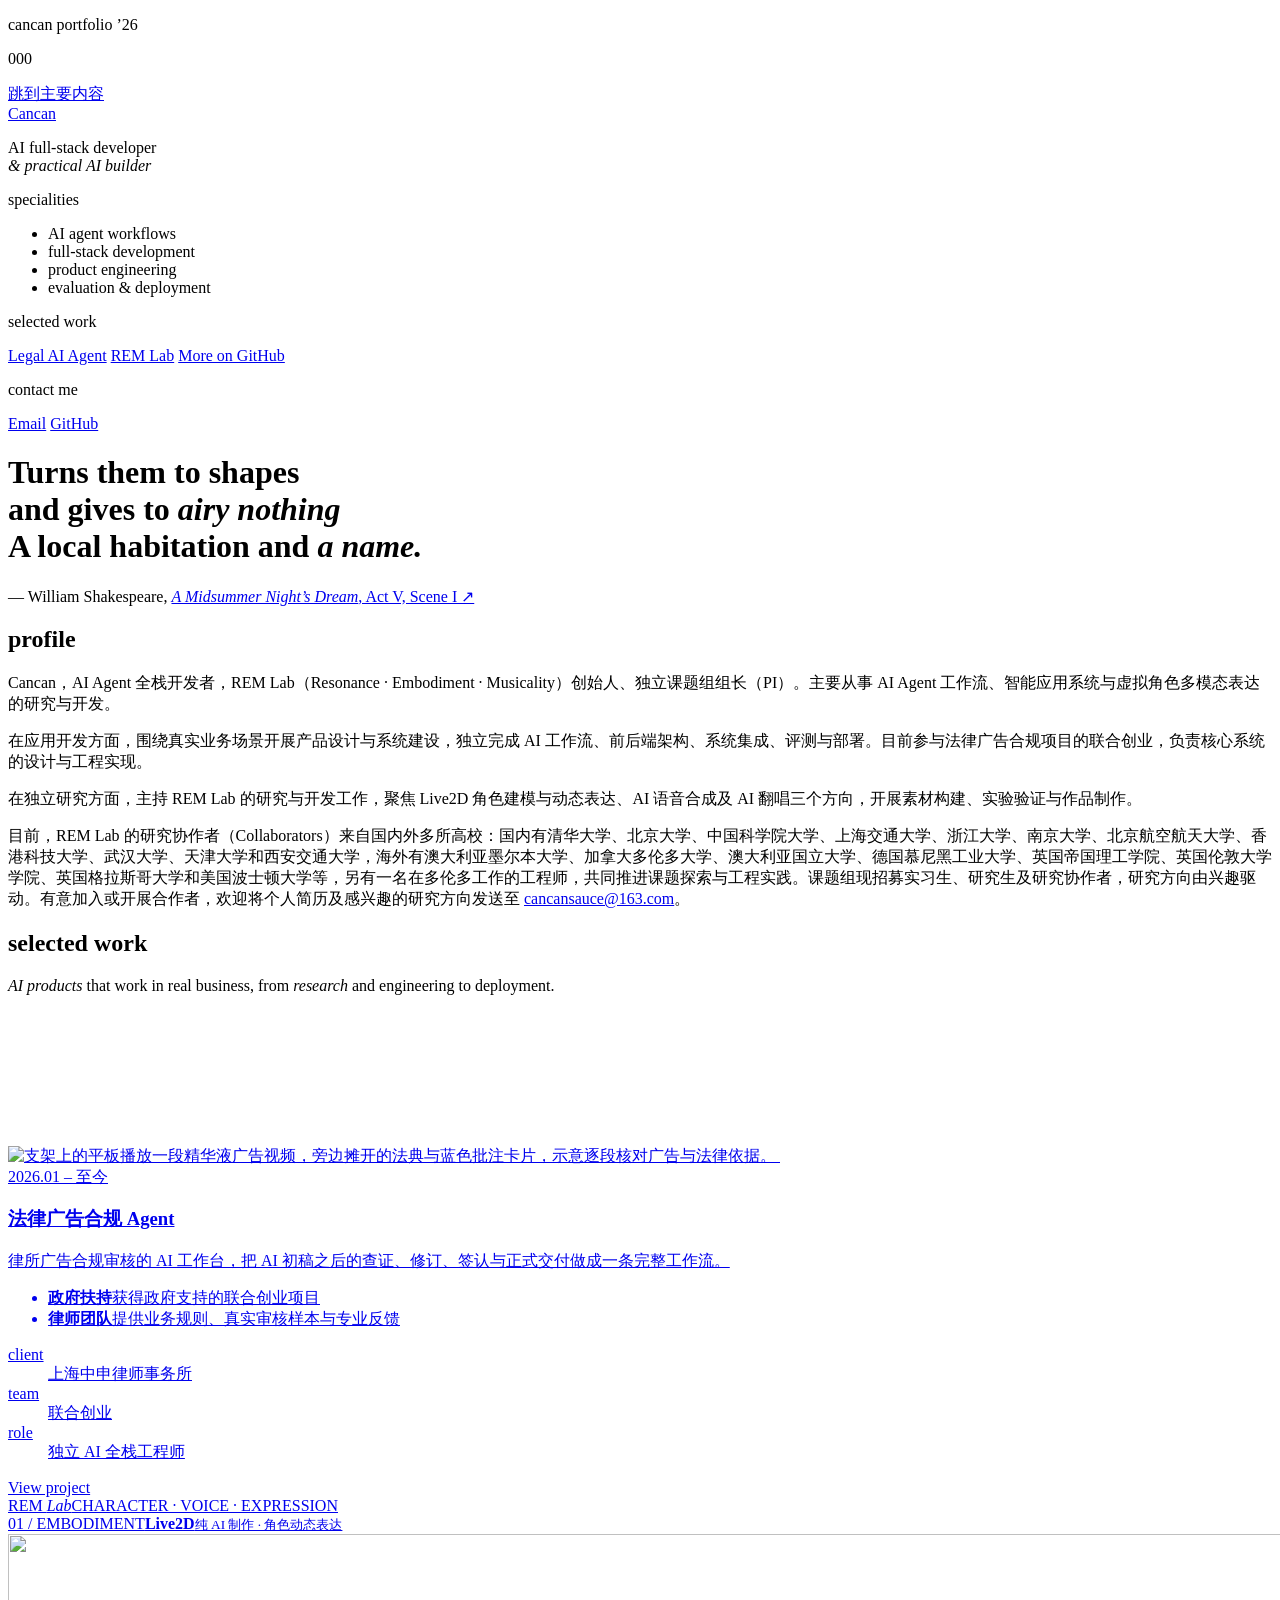
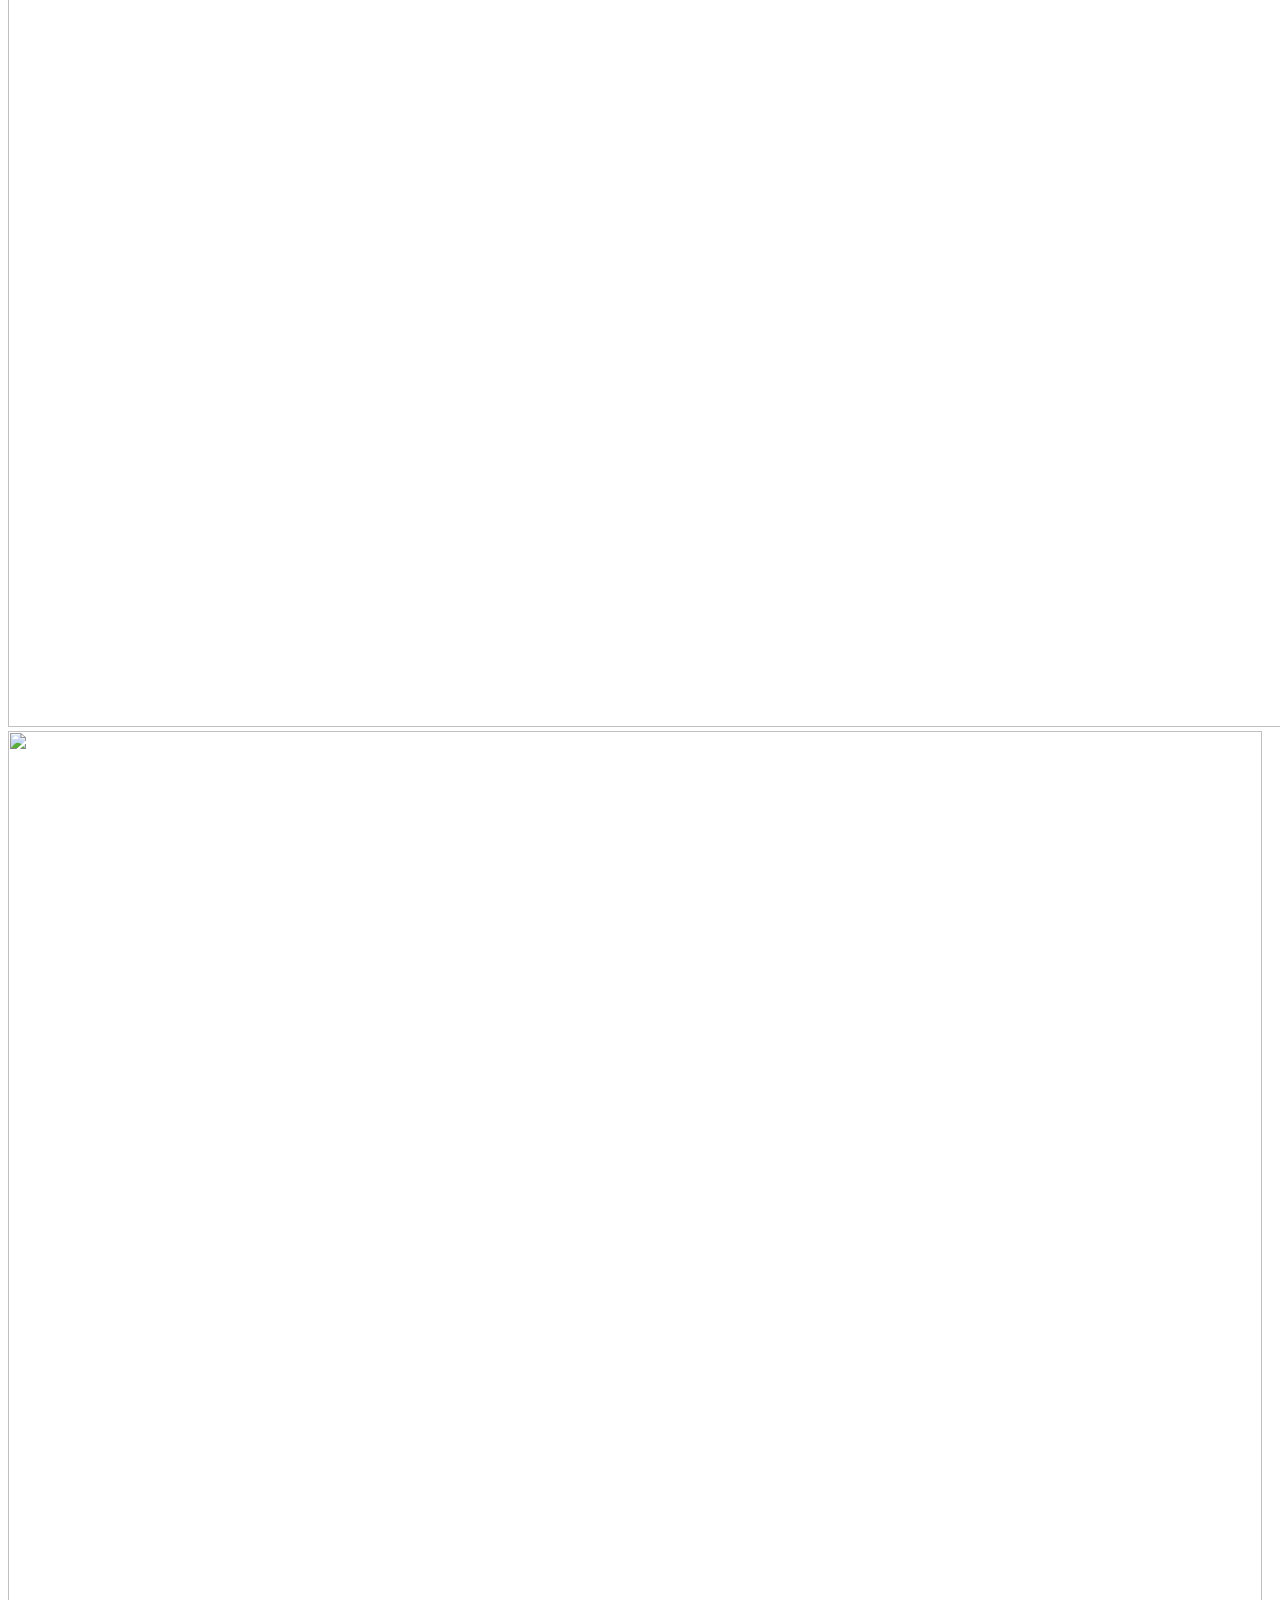
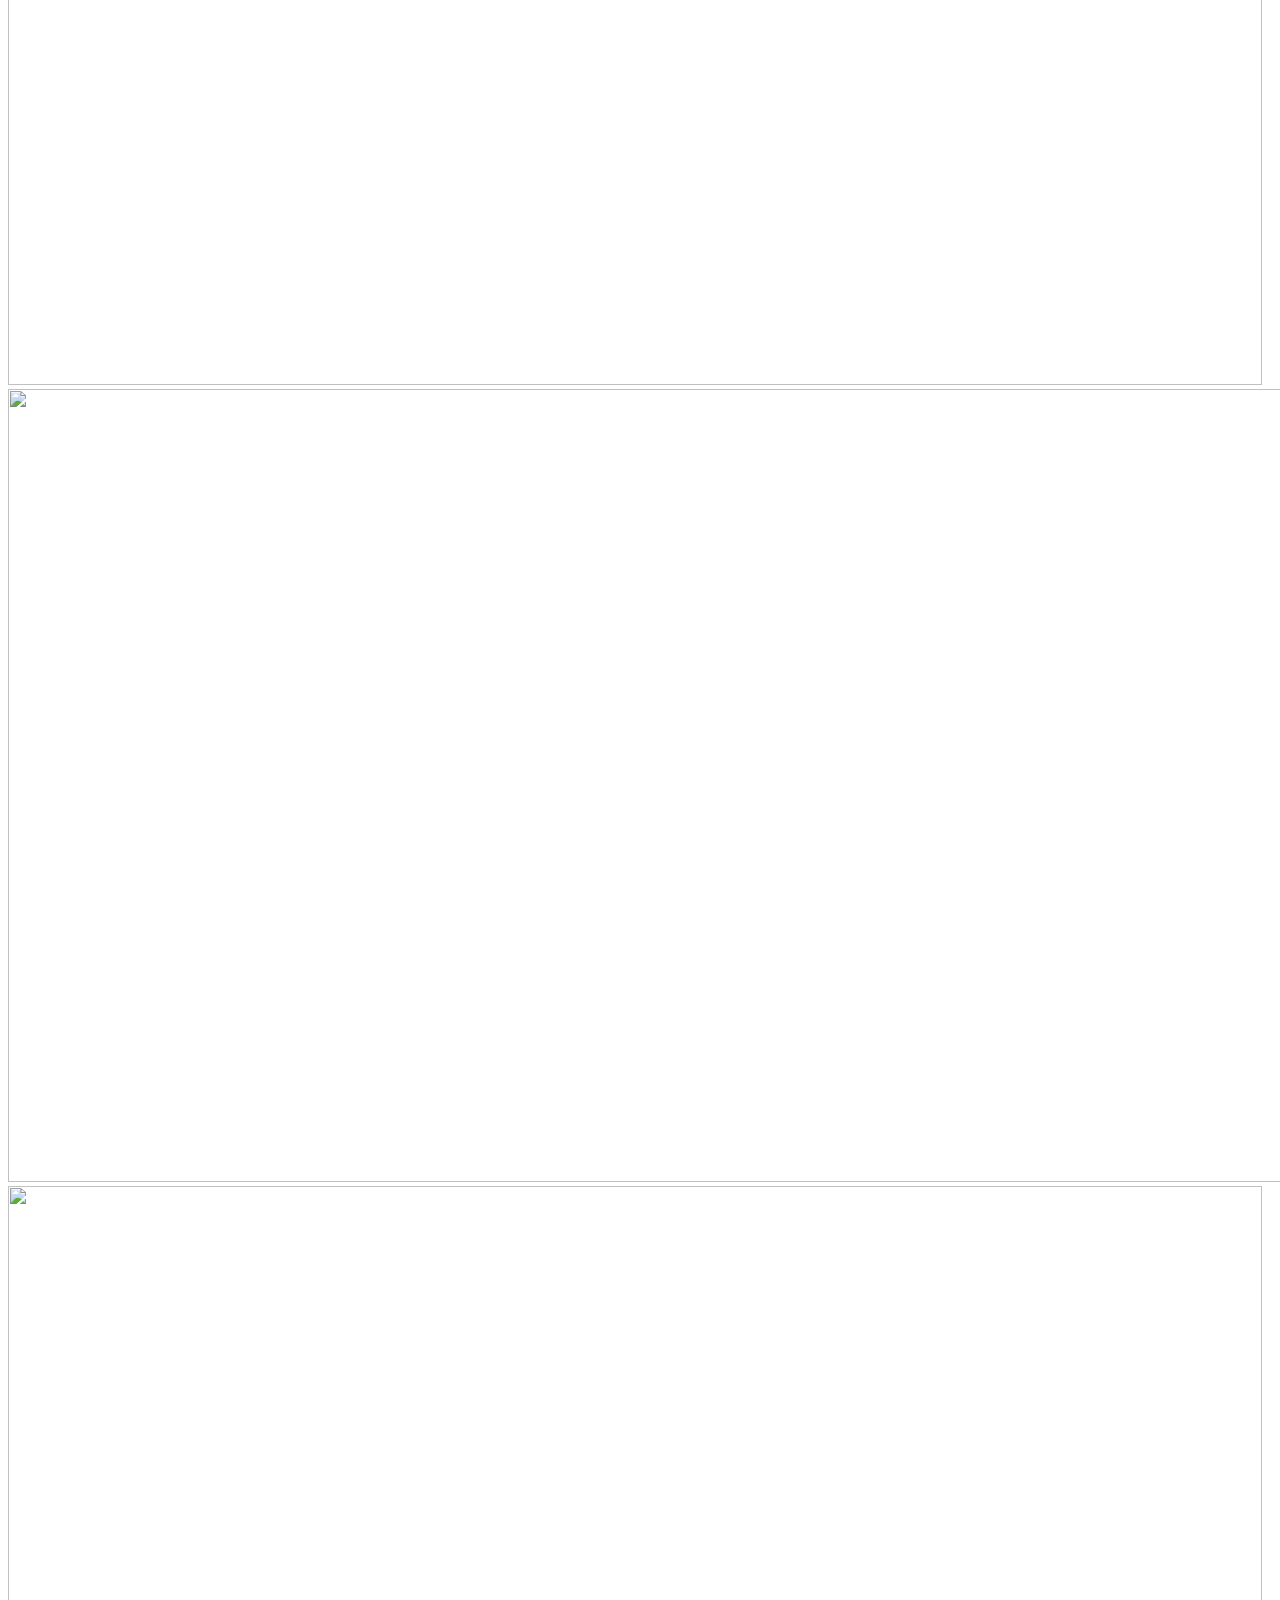
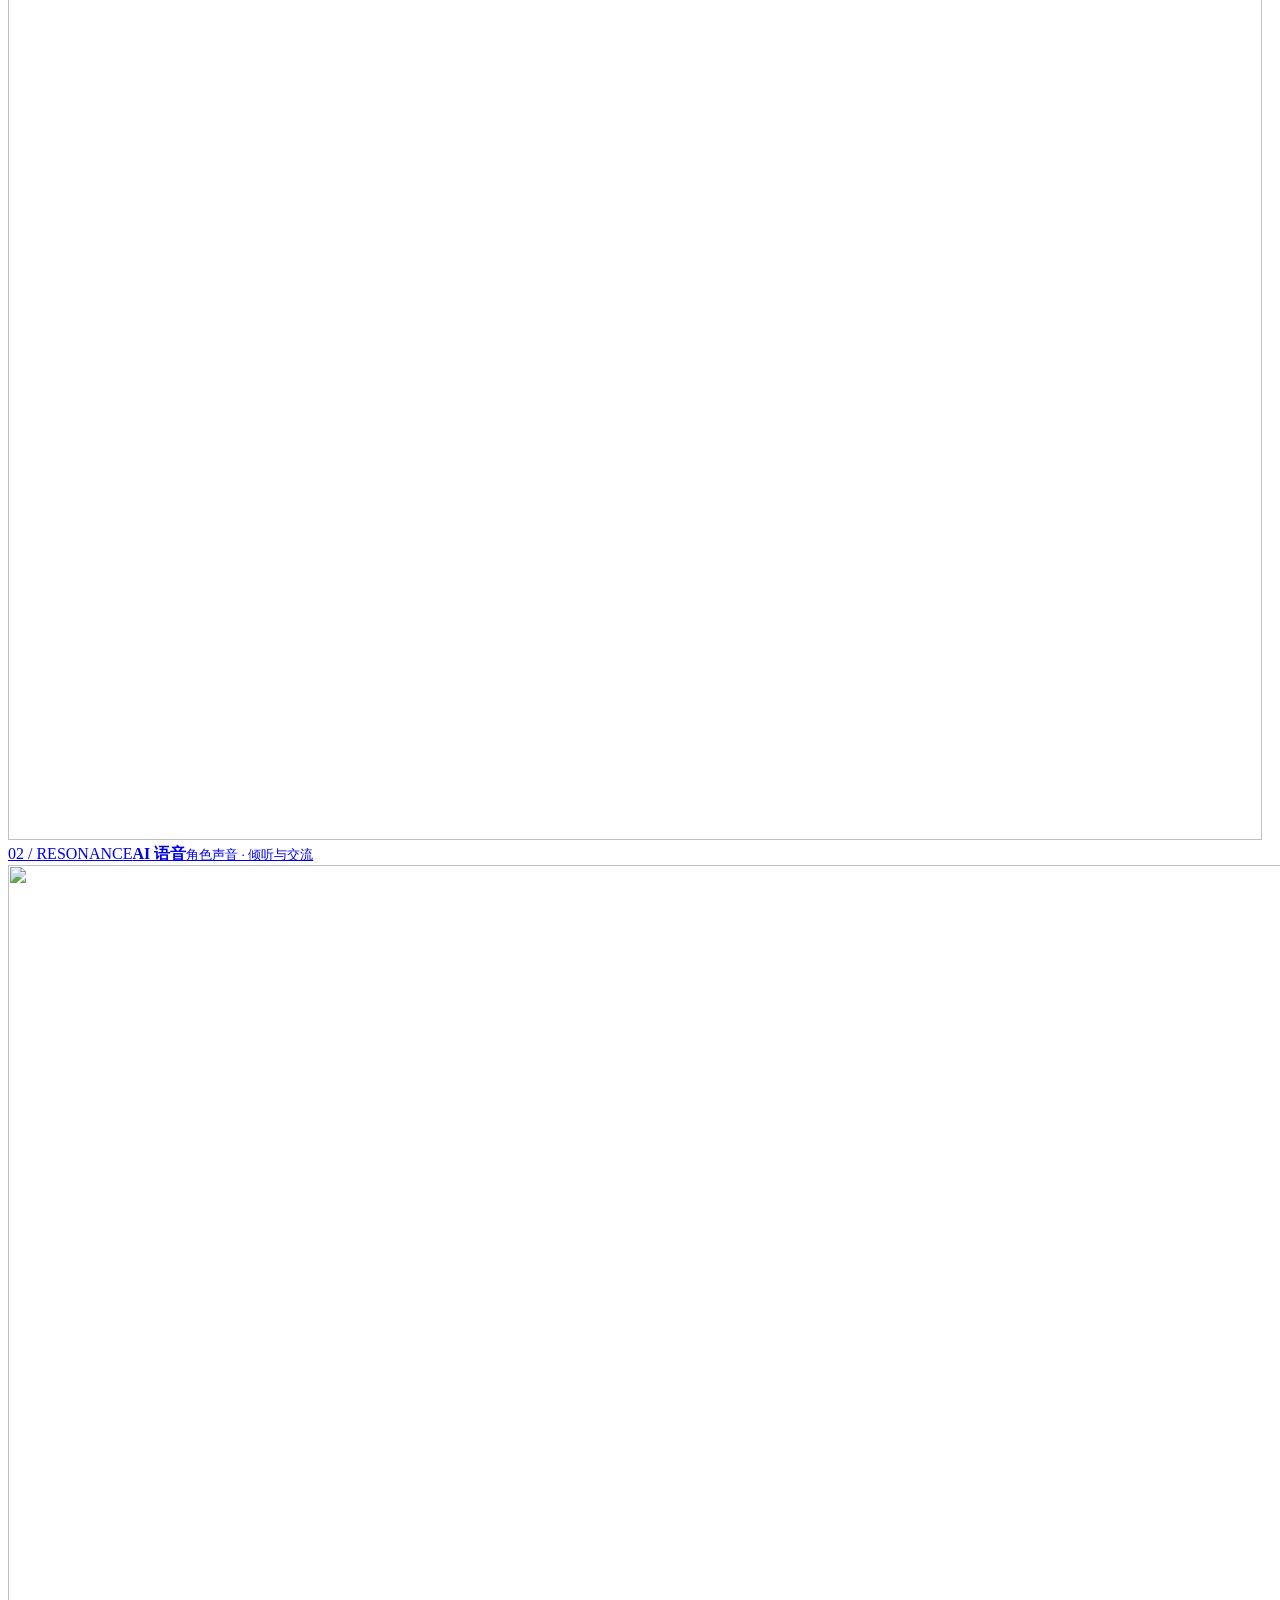
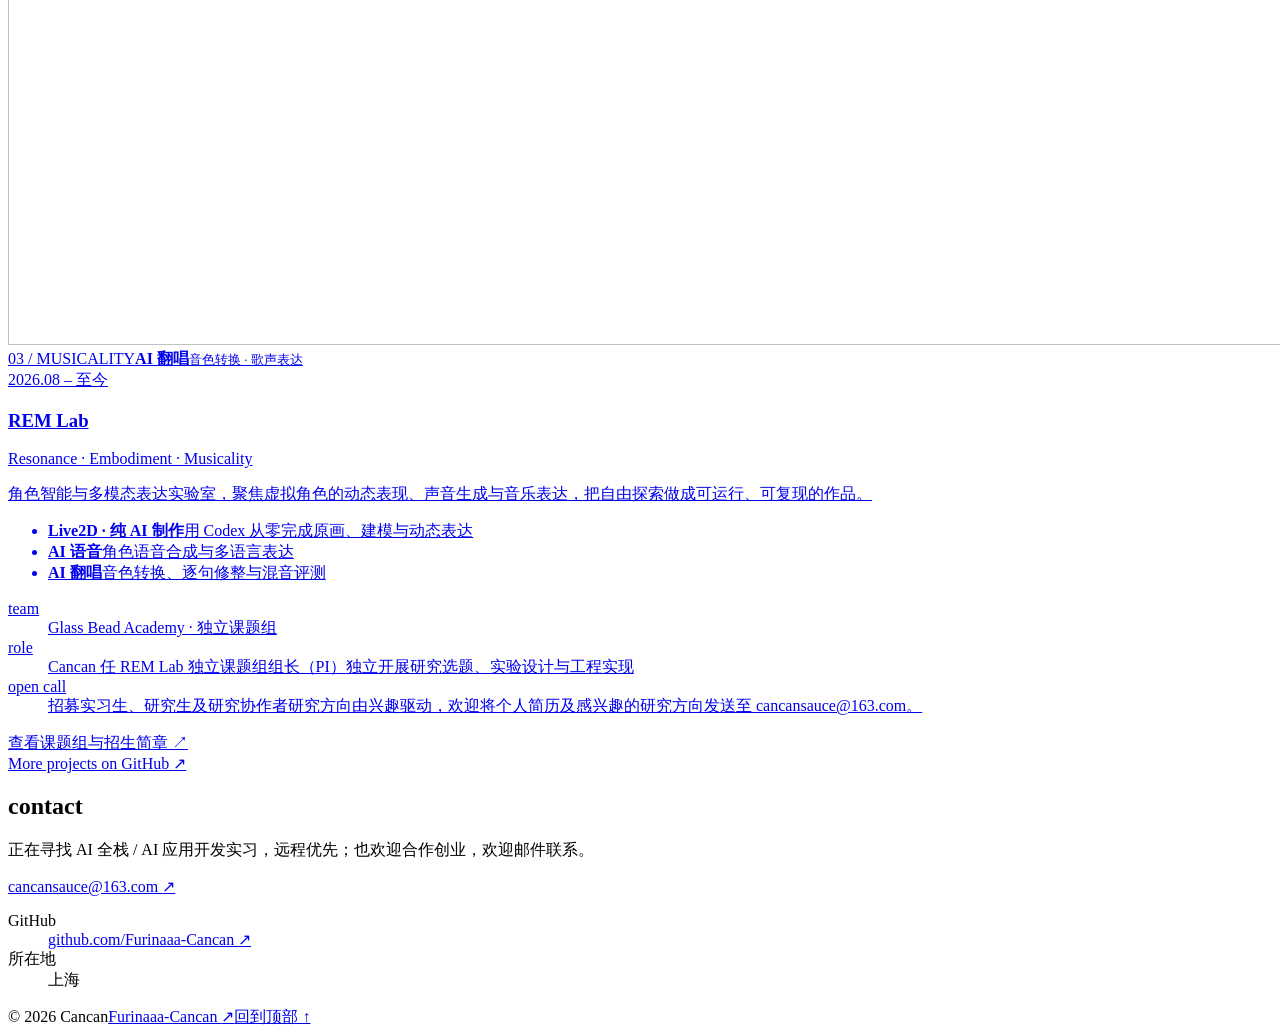
==== commit adb17474: "Name UCL as the REM Lab collaborator university Co-Authored-By: Claude Opus 5.5 <noreply@anthropic.c" ====
--- a/index.html
+++ b/index.html
@@ -70,7 +70,7 @@
         <p class="personal-bio-lead">Cancan，AI Agent 全栈开发者，REM Lab（Resonance · Embodiment · Musicality）创始人、独立课题组组长（PI）。主要从事 AI Agent 工作流、智能应用系统与虚拟角色多模态表达的研究与开发。</p>
         <p>在应用开发方面，围绕真实业务场景开展产品设计与系统建设，独立完成 AI 工作流、前后端架构、系统集成、评测与部署。目前参与法律广告合规项目的联合创业，负责核心系统的设计与工程实现。</p>
         <p>在独立研究方面，主持 REM Lab 的研究与开发工作，聚焦 Live2D 角色建模与动态表达、AI 语音合成及 AI 翻唱三个方向，开展素材构建、实验验证与作品制作。</p>
-        <p>目前，REM Lab 的研究协作者（Collaborators）来自国内外多所高校：国内有清华大学、北京大学、中国科学院大学、上海交通大学、浙江大学、南京大学、北京航空航天大学、香港科技大学、武汉大学、天津大学和西安交通大学，海外有澳大利亚墨尔本大学、加拿大多伦多大学、澳大利亚国立大学、德国慕尼黑工业大学、英国帝国理工学院、英国伦敦大学、英国格拉斯哥大学和美国波士顿大学等，另有一名在多伦多工作的工程师，共同推进课题探索与工程实践。课题组现招募实习生、研究生及研究协作者，研究方向由兴趣驱动。有意加入或开展合作者，欢迎将个人简历及感兴趣的研究方向发送至 <a href="mailto:cancansauce@163.com">cancansauce@163.com</a>。</p>
+        <p>目前，REM Lab 的研究协作者（Collaborators）来自国内外多所高校：国内有清华大学、北京大学、中国科学院大学、上海交通大学、浙江大学、南京大学、北京航空航天大学、香港科技大学、武汉大学、天津大学和西安交通大学，海外有澳大利亚墨尔本大学、加拿大多伦多大学、澳大利亚国立大学、德国慕尼黑工业大学、英国帝国理工学院、英国伦敦大学学院、英国格拉斯哥大学和美国波士顿大学等，另有一名在多伦多工作的工程师，共同推进课题探索与工程实践。课题组现招募实习生、研究生及研究协作者，研究方向由兴趣驱动。有意加入或开展合作者，欢迎将个人简历及感兴趣的研究方向发送至 <a href="mailto:cancansauce@163.com">cancansauce@163.com</a>。</p>
       </div>
     </section>
   </main>
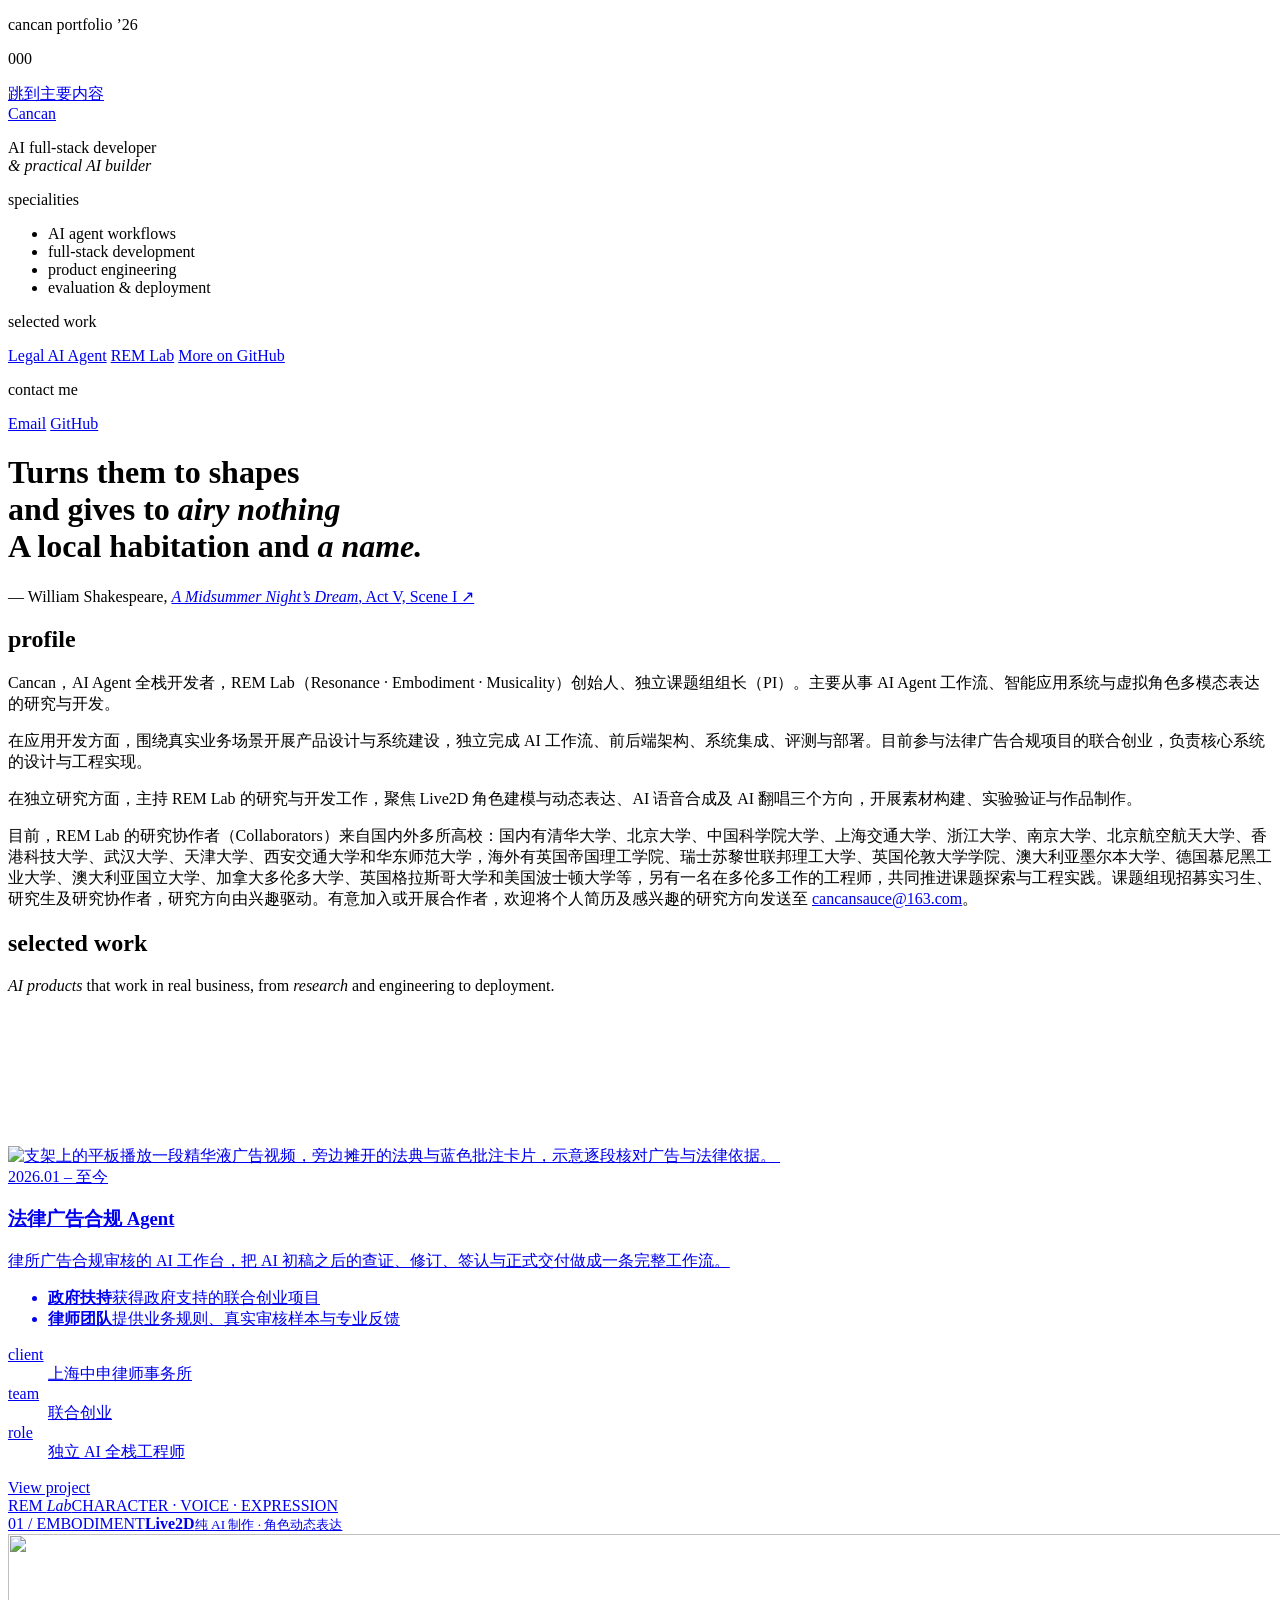
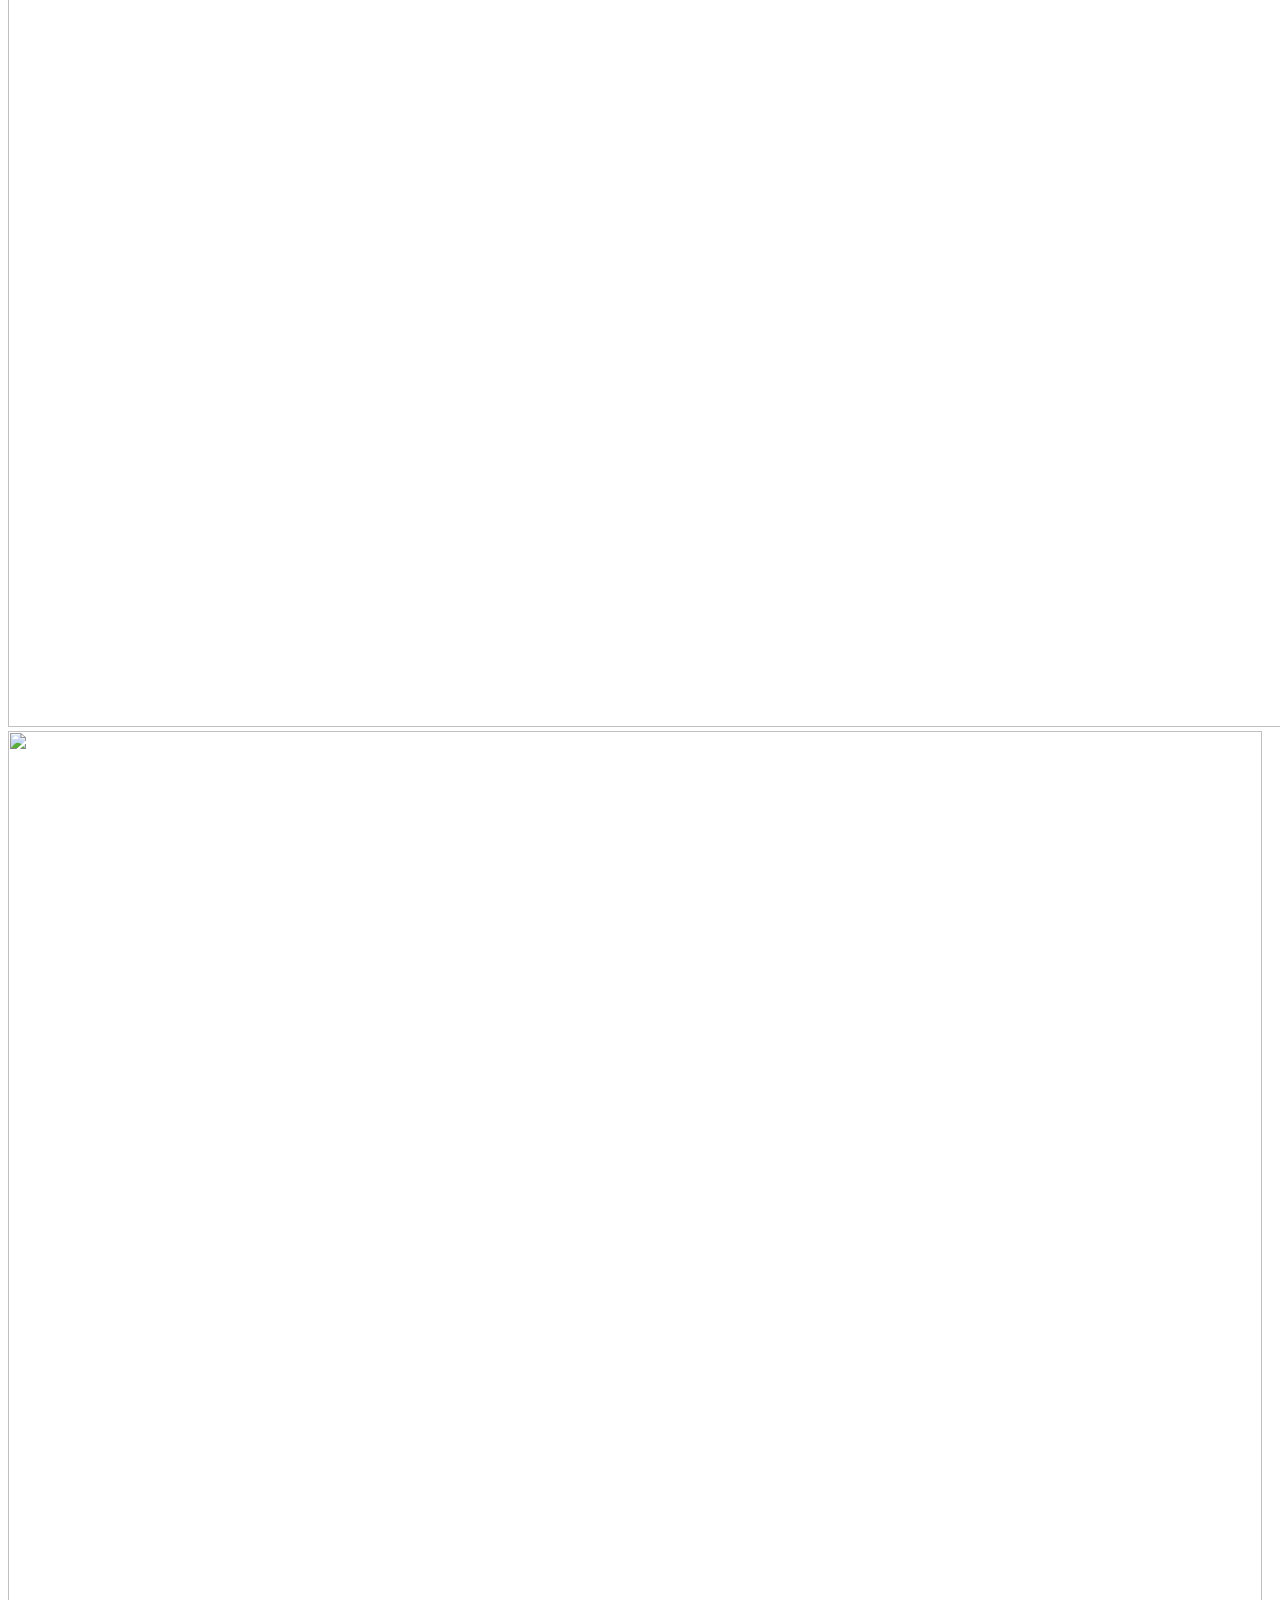
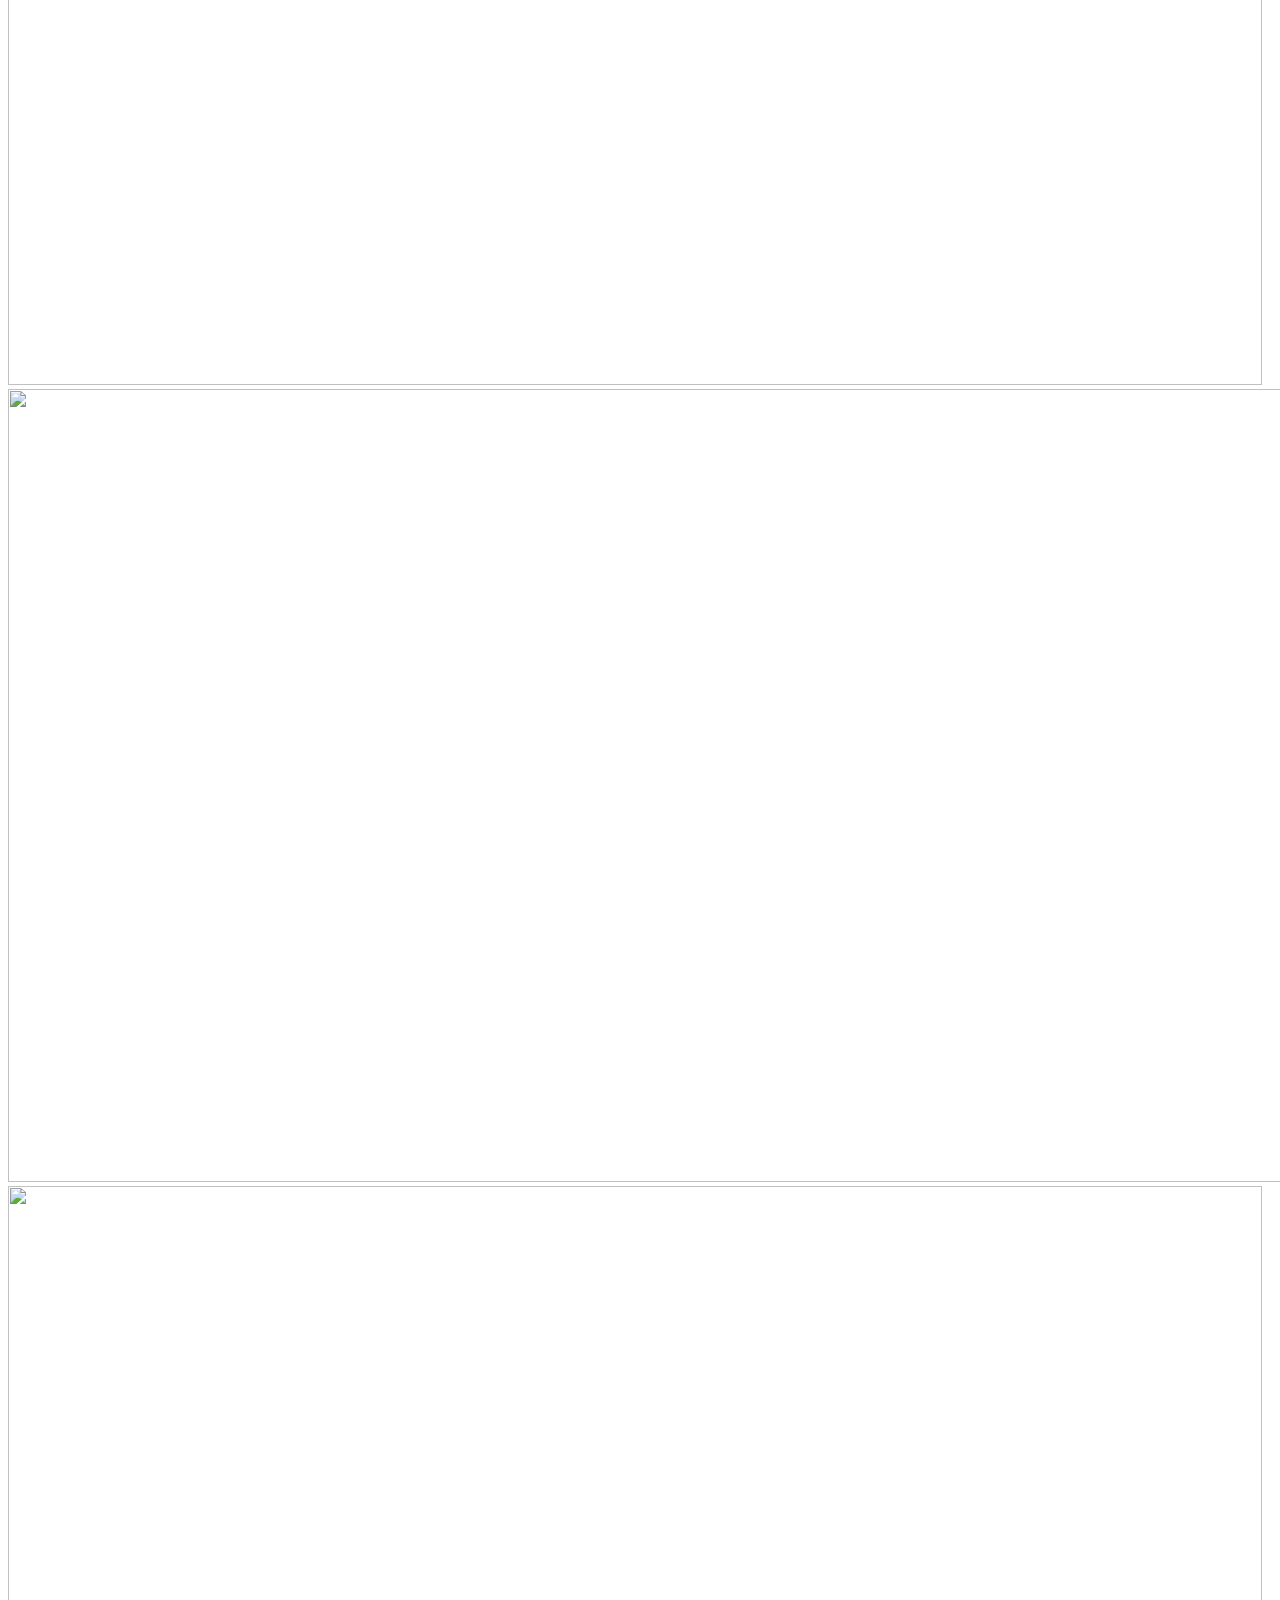
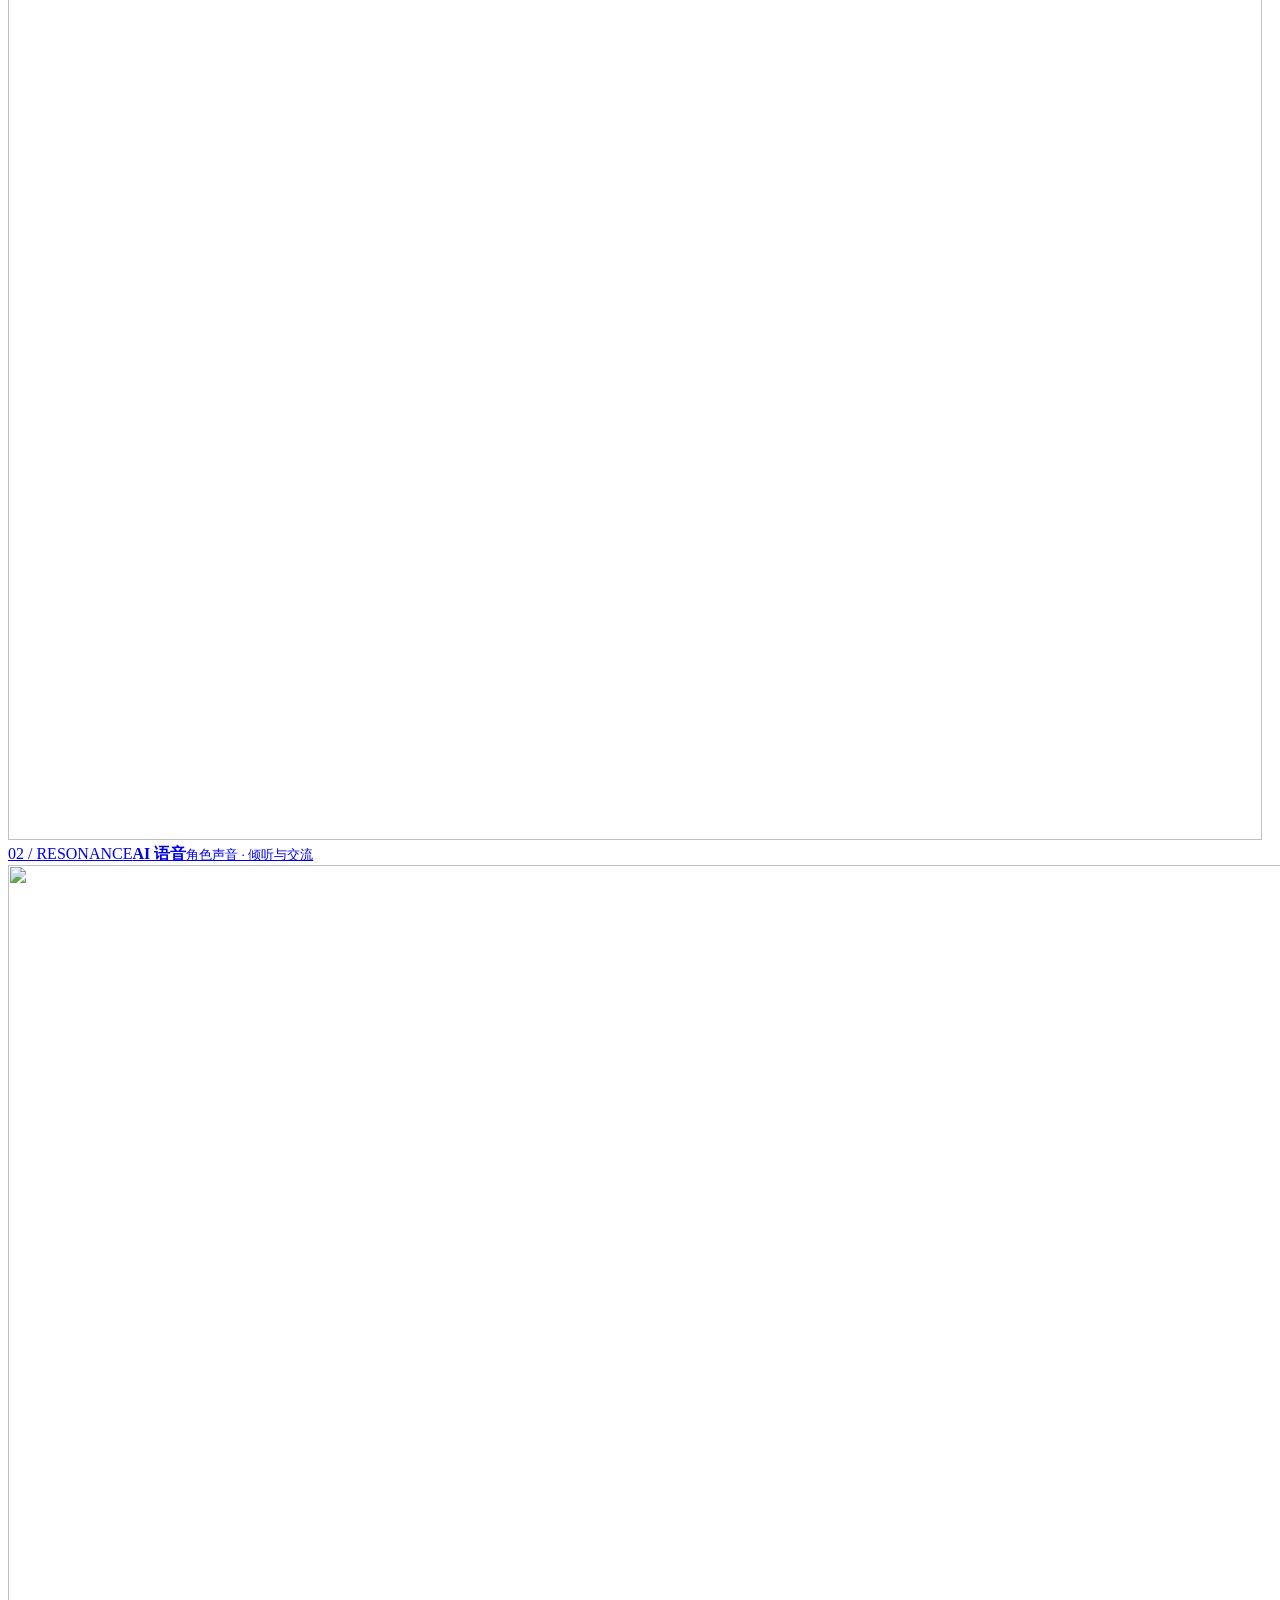
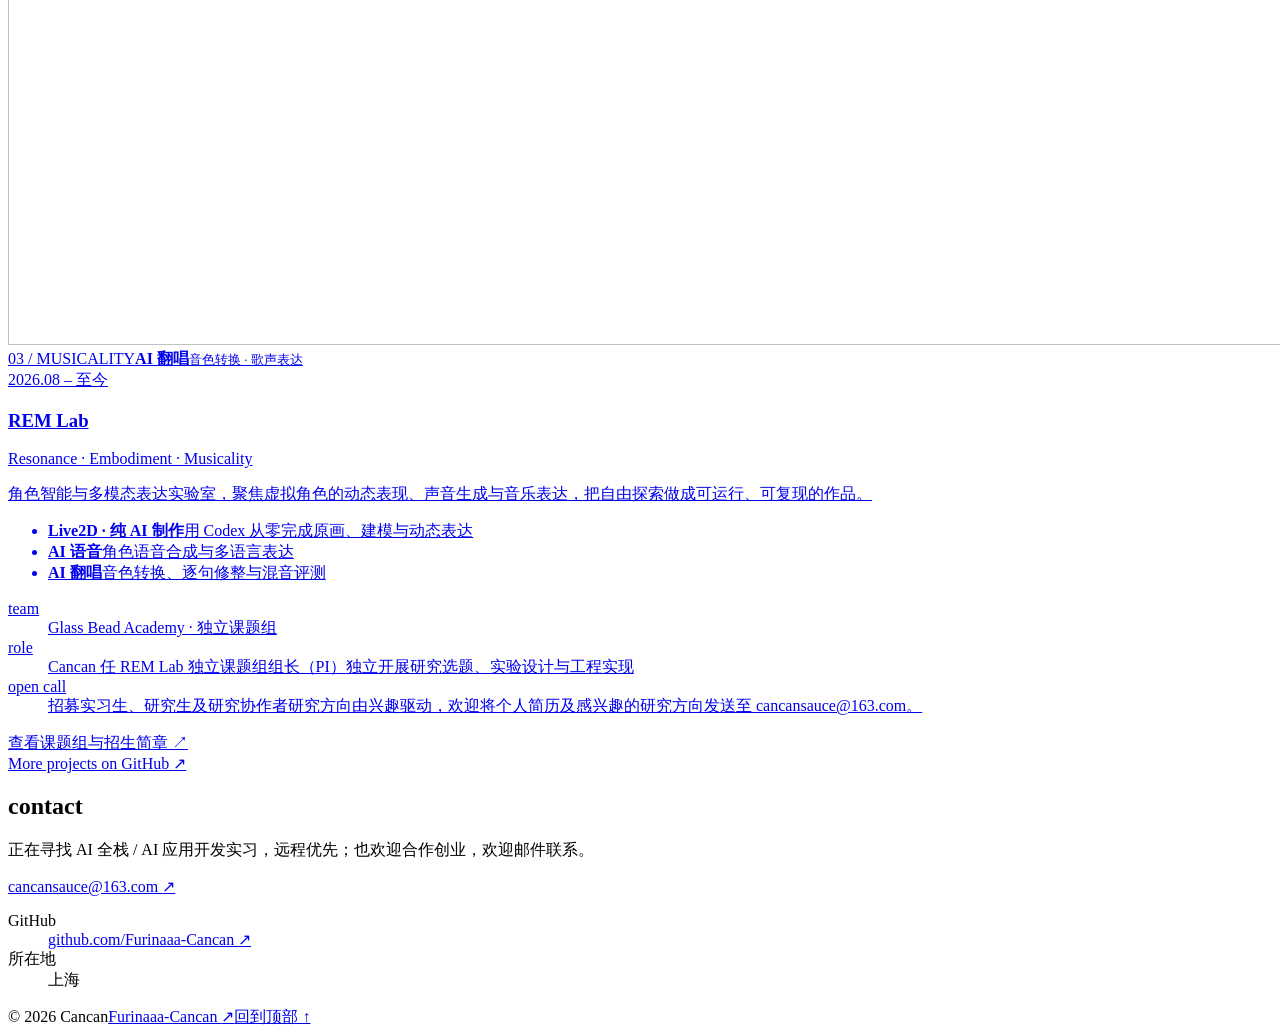
==== commit 02da8b10: "Add ECNU and ETH Zurich and sort overseas collaborators by QS 2027" ====
--- a/index.html
+++ b/index.html
@@ -70,7 +70,7 @@
         <p class="personal-bio-lead">Cancan，AI Agent 全栈开发者，REM Lab（Resonance · Embodiment · Musicality）创始人、独立课题组组长（PI）。主要从事 AI Agent 工作流、智能应用系统与虚拟角色多模态表达的研究与开发。</p>
         <p>在应用开发方面，围绕真实业务场景开展产品设计与系统建设，独立完成 AI 工作流、前后端架构、系统集成、评测与部署。目前参与法律广告合规项目的联合创业，负责核心系统的设计与工程实现。</p>
         <p>在独立研究方面，主持 REM Lab 的研究与开发工作，聚焦 Live2D 角色建模与动态表达、AI 语音合成及 AI 翻唱三个方向，开展素材构建、实验验证与作品制作。</p>
-        <p>目前，REM Lab 的研究协作者（Collaborators）来自国内外多所高校：国内有清华大学、北京大学、中国科学院大学、上海交通大学、浙江大学、南京大学、北京航空航天大学、香港科技大学、武汉大学、天津大学和西安交通大学，海外有澳大利亚墨尔本大学、加拿大多伦多大学、澳大利亚国立大学、德国慕尼黑工业大学、英国帝国理工学院、英国伦敦大学学院、英国格拉斯哥大学和美国波士顿大学等，另有一名在多伦多工作的工程师，共同推进课题探索与工程实践。课题组现招募实习生、研究生及研究协作者，研究方向由兴趣驱动。有意加入或开展合作者，欢迎将个人简历及感兴趣的研究方向发送至 <a href="mailto:cancansauce@163.com">cancansauce@163.com</a>。</p>
+        <p>目前，REM Lab 的研究协作者（Collaborators）来自国内外多所高校：国内有清华大学、北京大学、中国科学院大学、上海交通大学、浙江大学、南京大学、北京航空航天大学、香港科技大学、武汉大学、天津大学、西安交通大学和华东师范大学，海外有英国帝国理工学院、瑞士苏黎世联邦理工大学、英国伦敦大学学院、澳大利亚墨尔本大学、德国慕尼黑工业大学、澳大利亚国立大学、加拿大多伦多大学、英国格拉斯哥大学和美国波士顿大学等，另有一名在多伦多工作的工程师，共同推进课题探索与工程实践。课题组现招募实习生、研究生及研究协作者，研究方向由兴趣驱动。有意加入或开展合作者，欢迎将个人简历及感兴趣的研究方向发送至 <a href="mailto:cancansauce@163.com">cancansauce@163.com</a>。</p>
       </div>
     </section>
   </main>
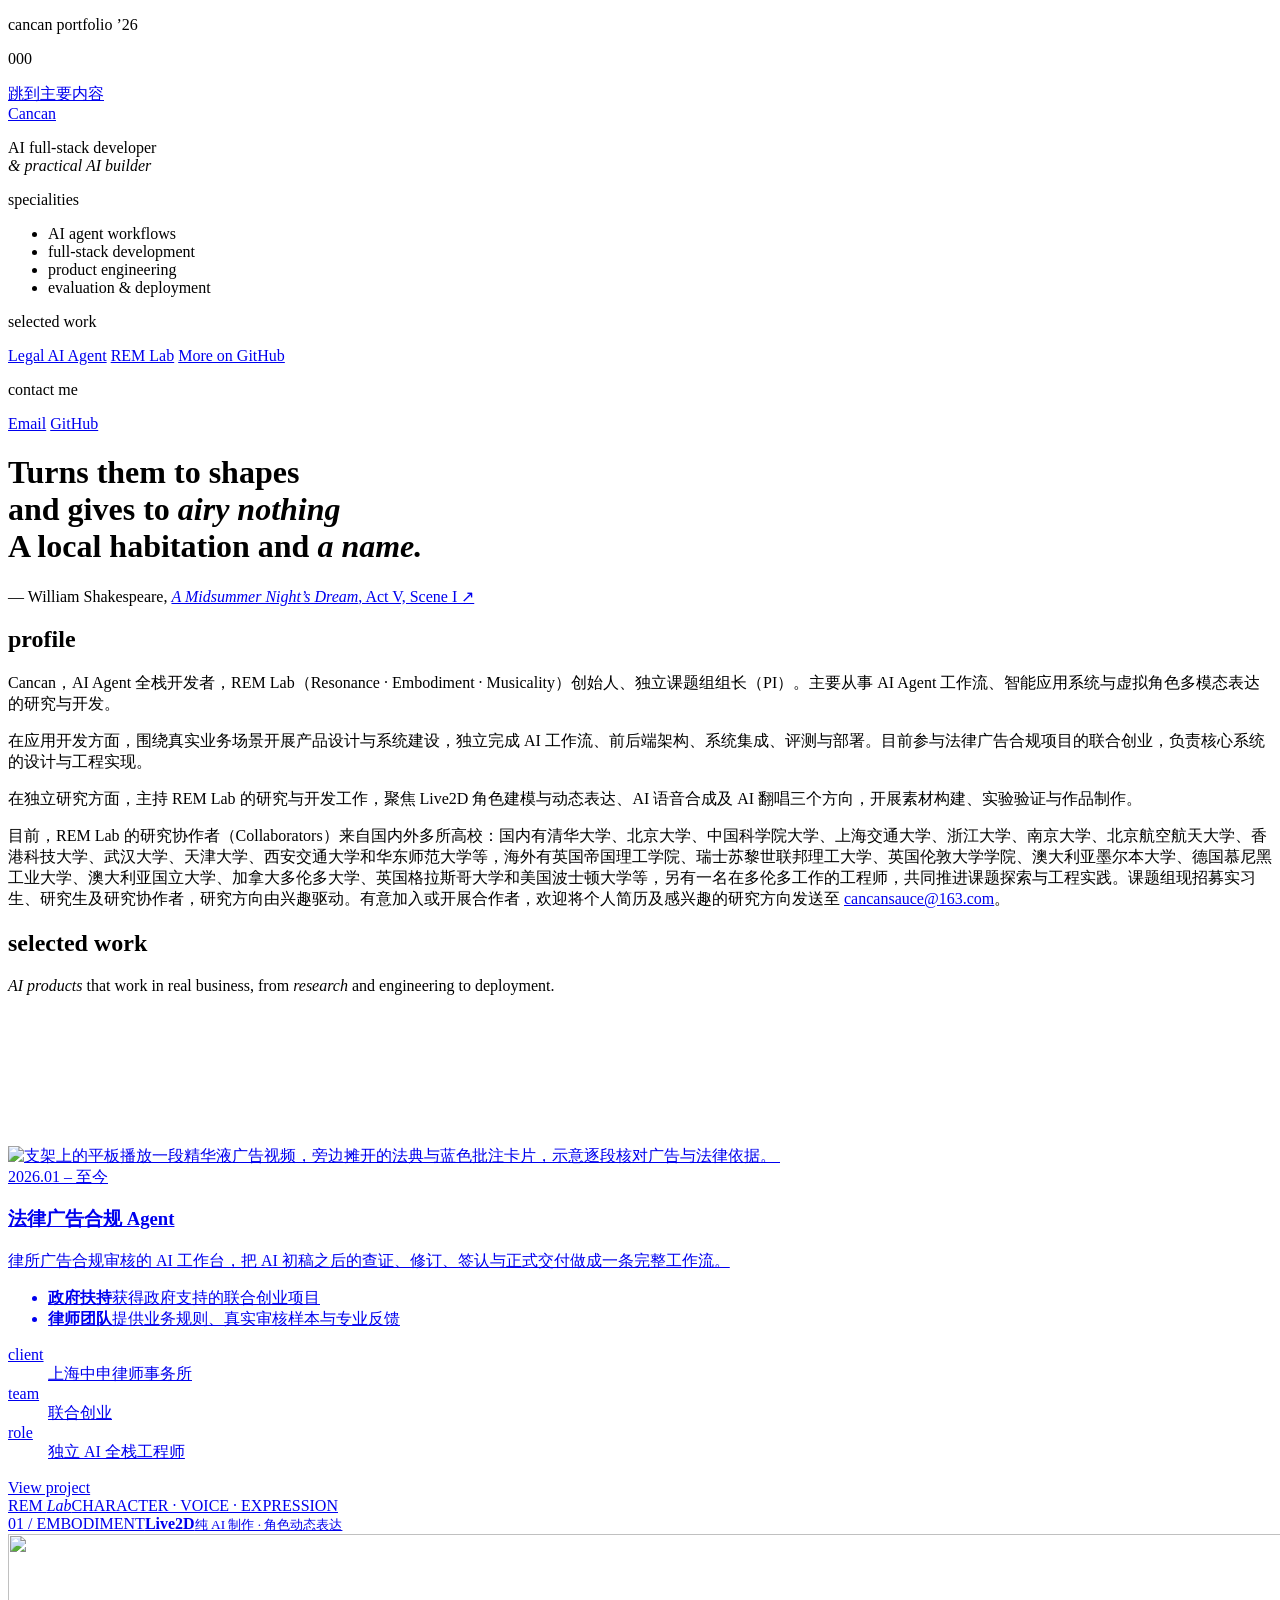
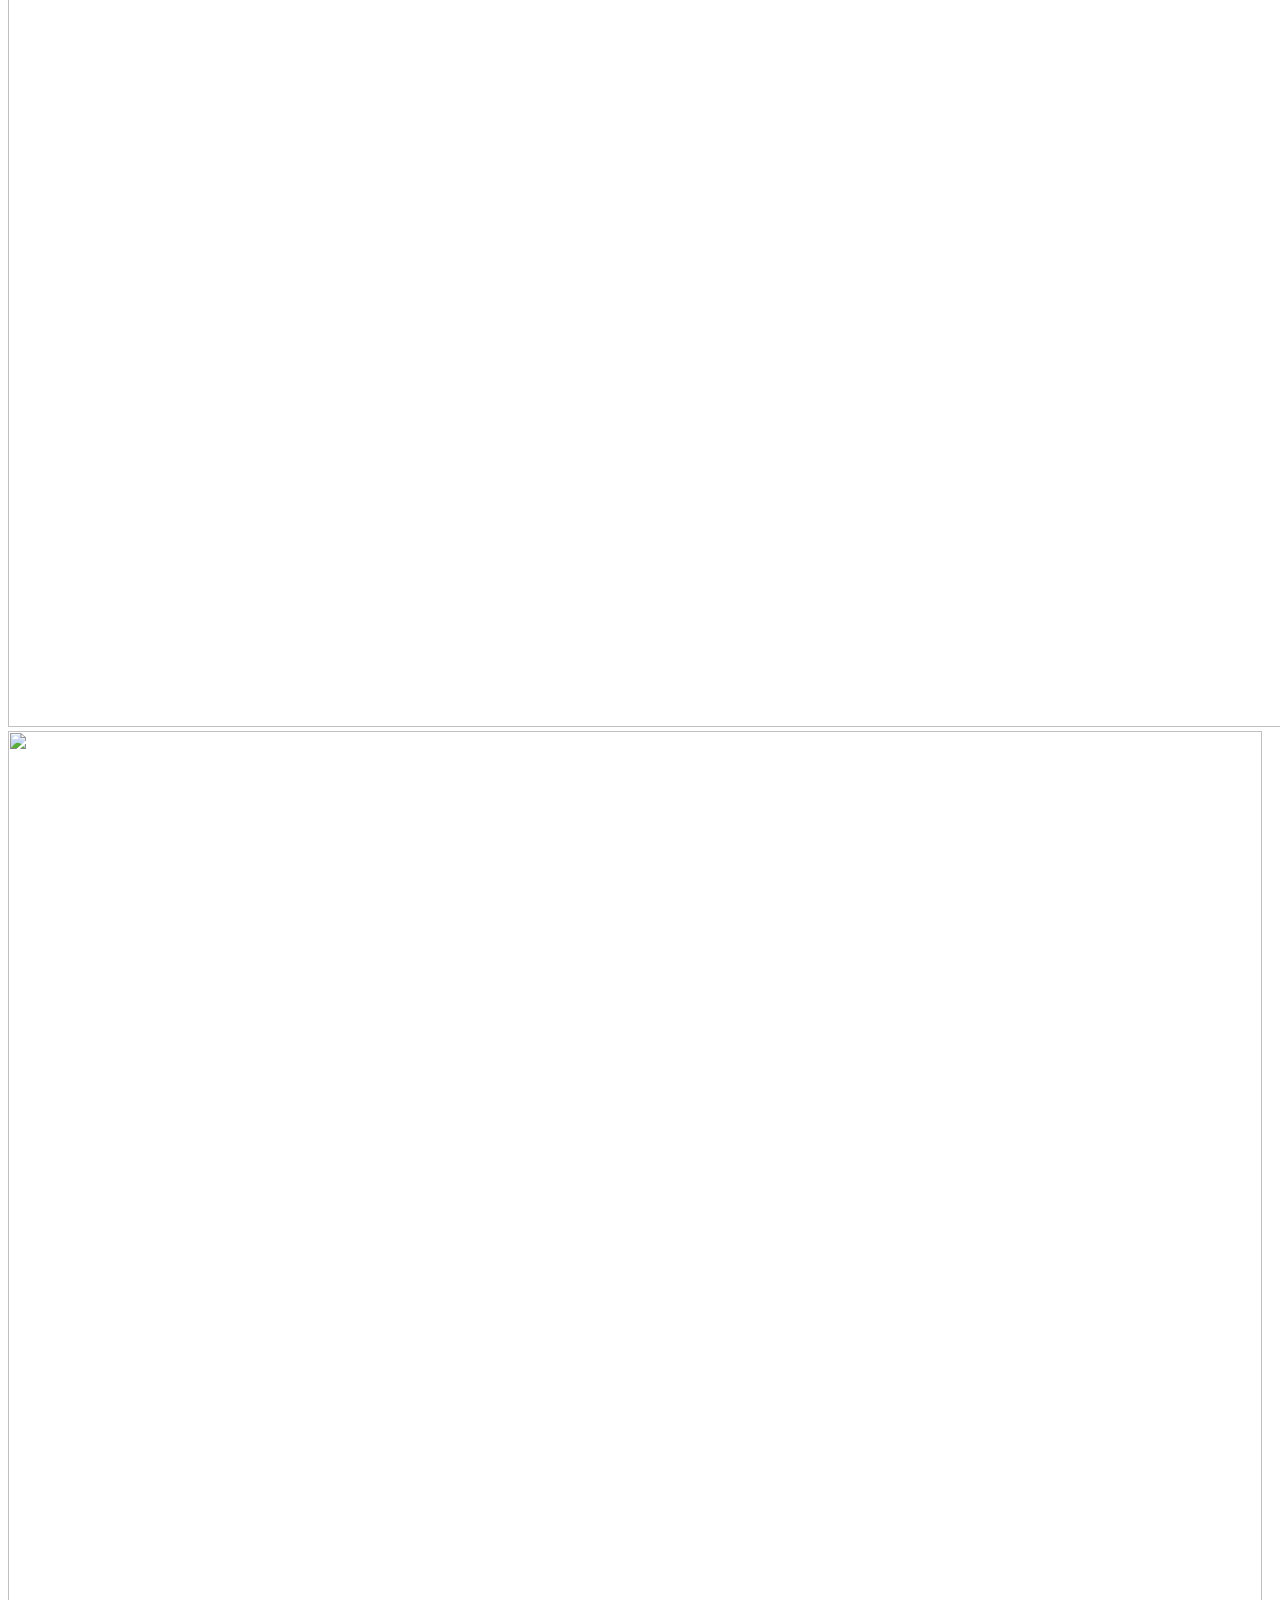
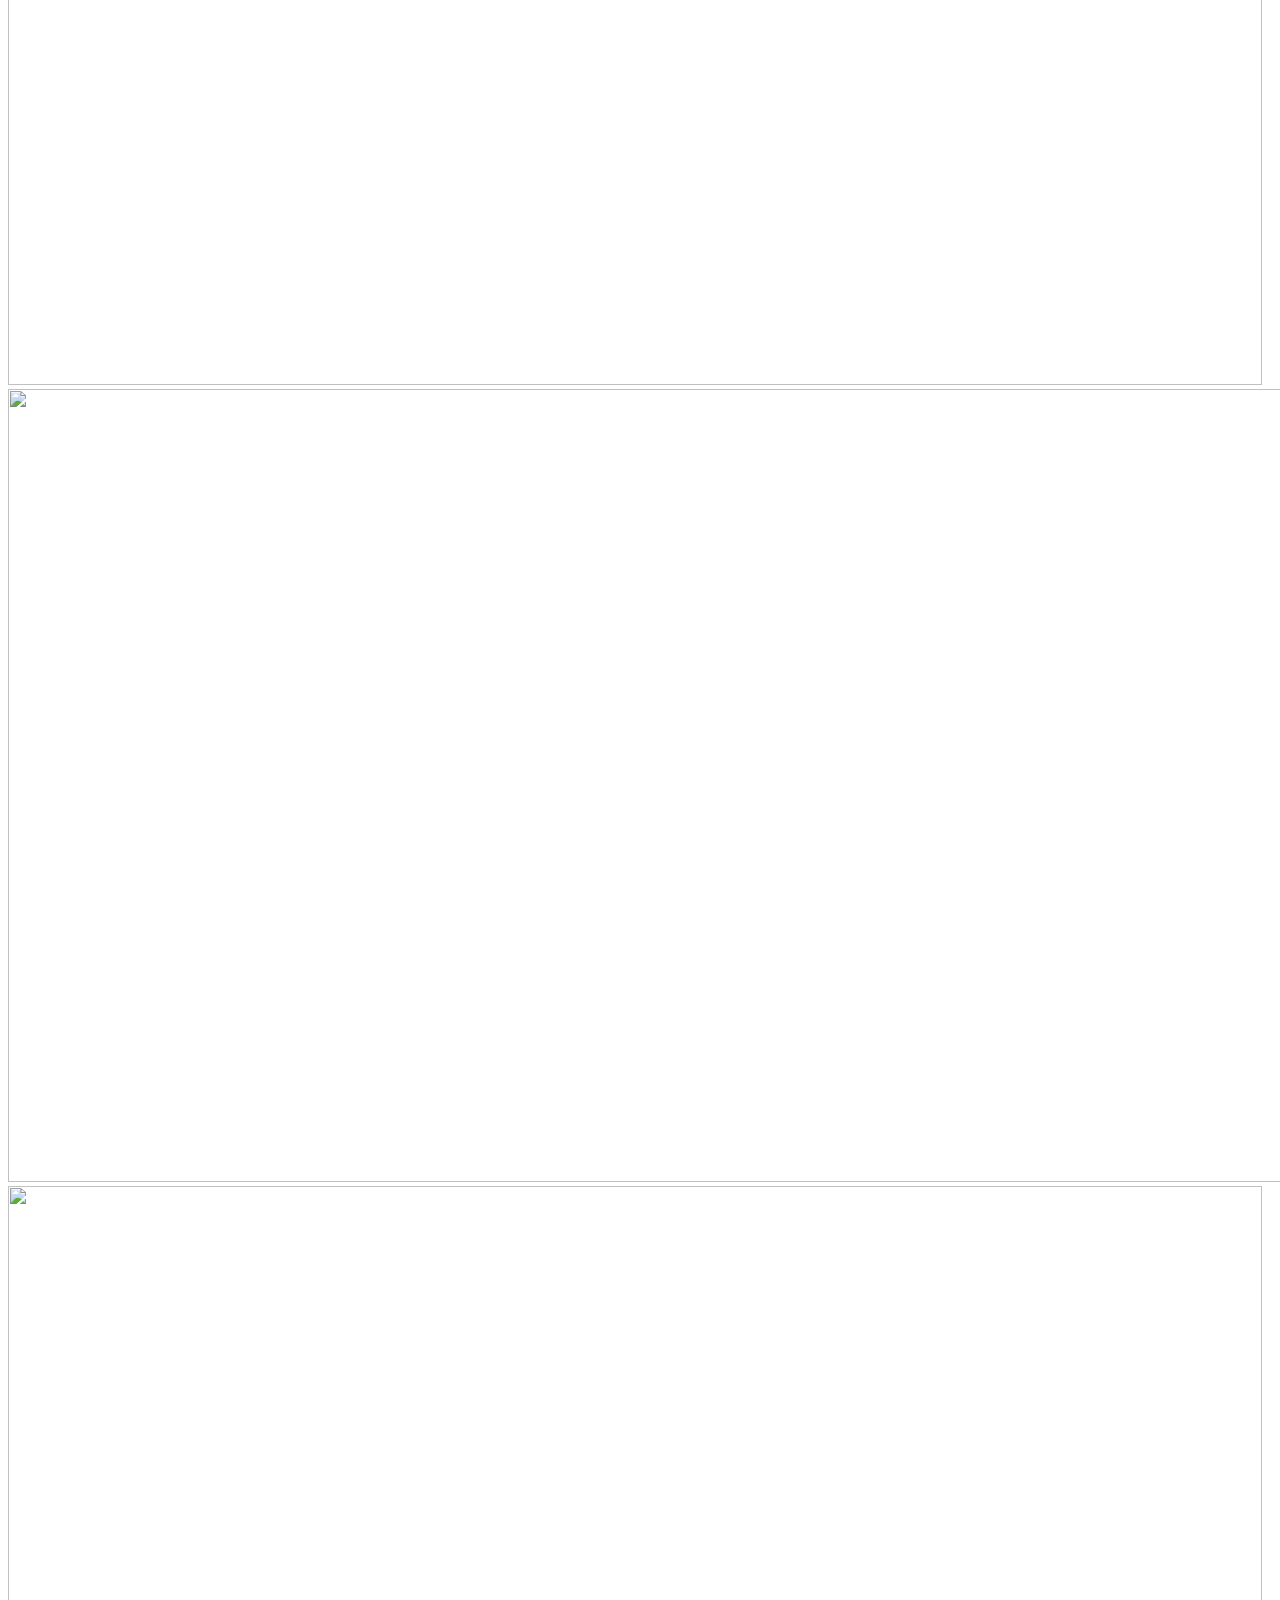
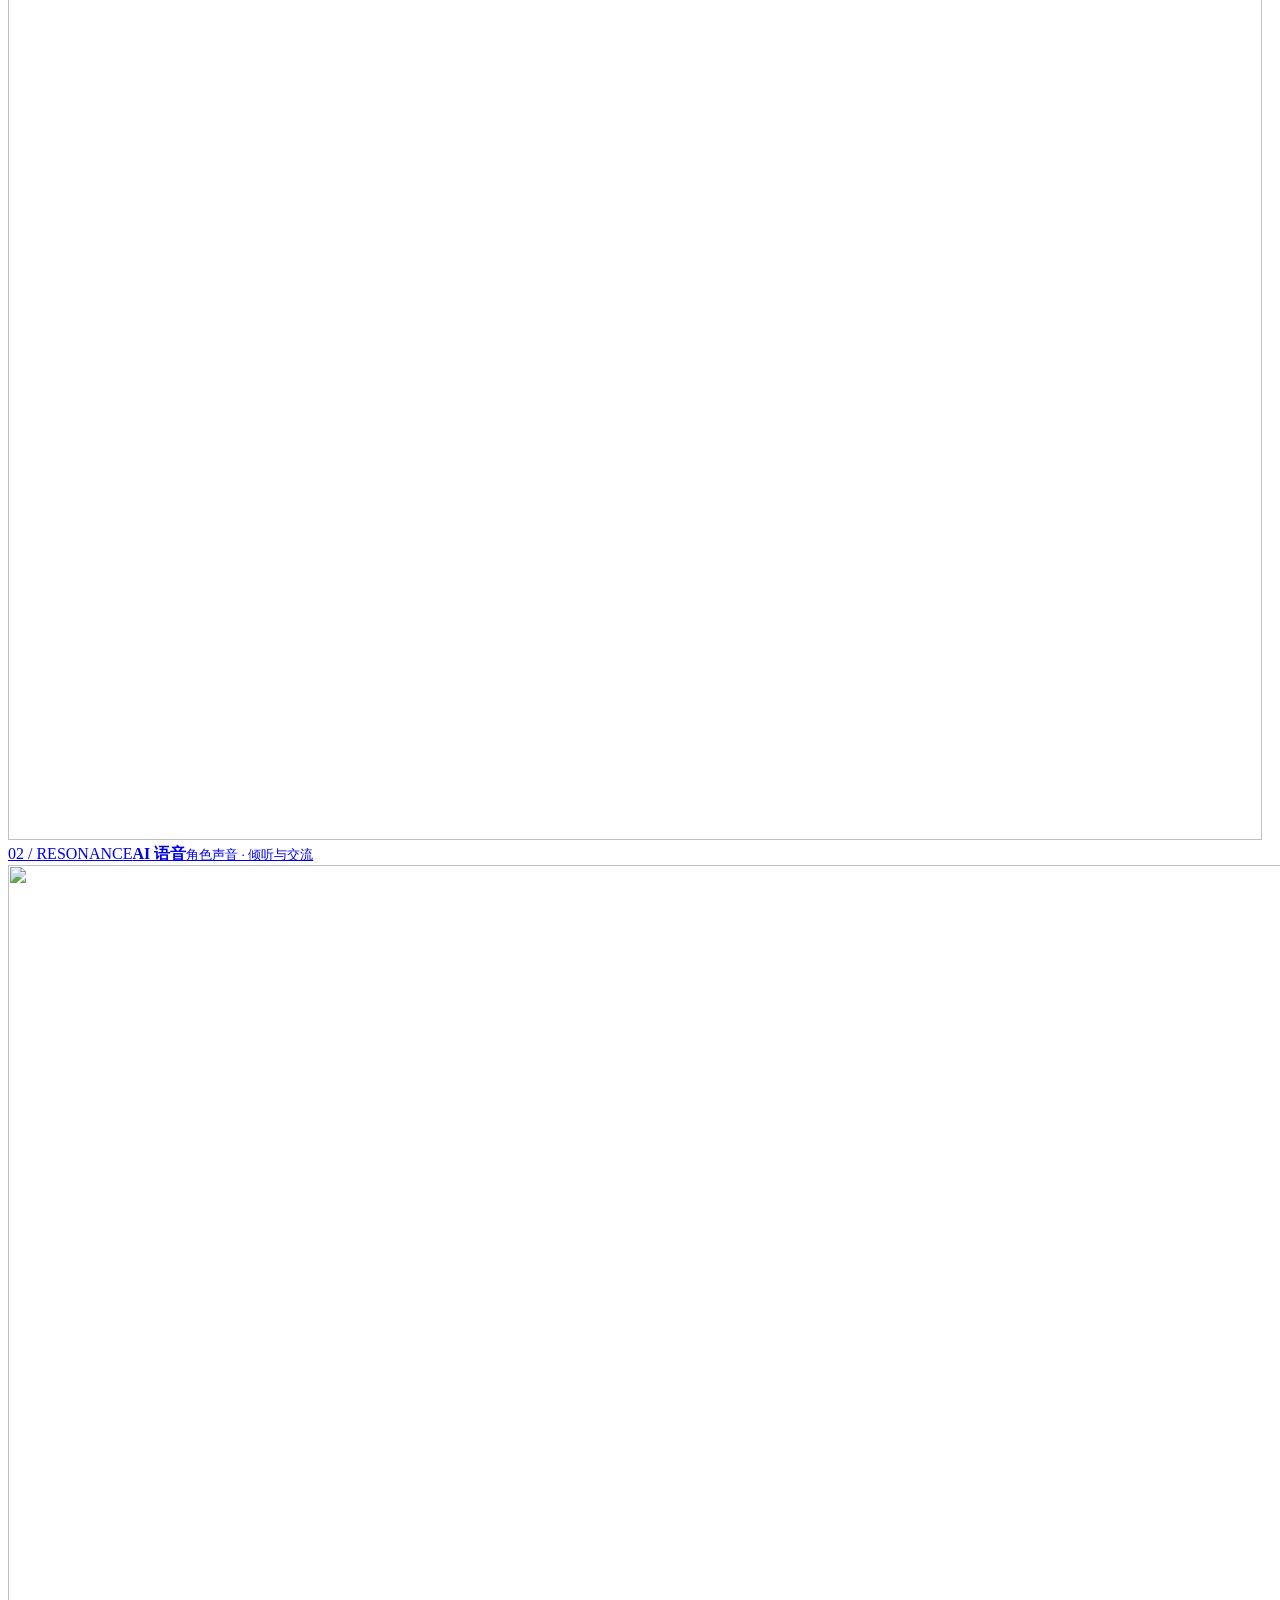
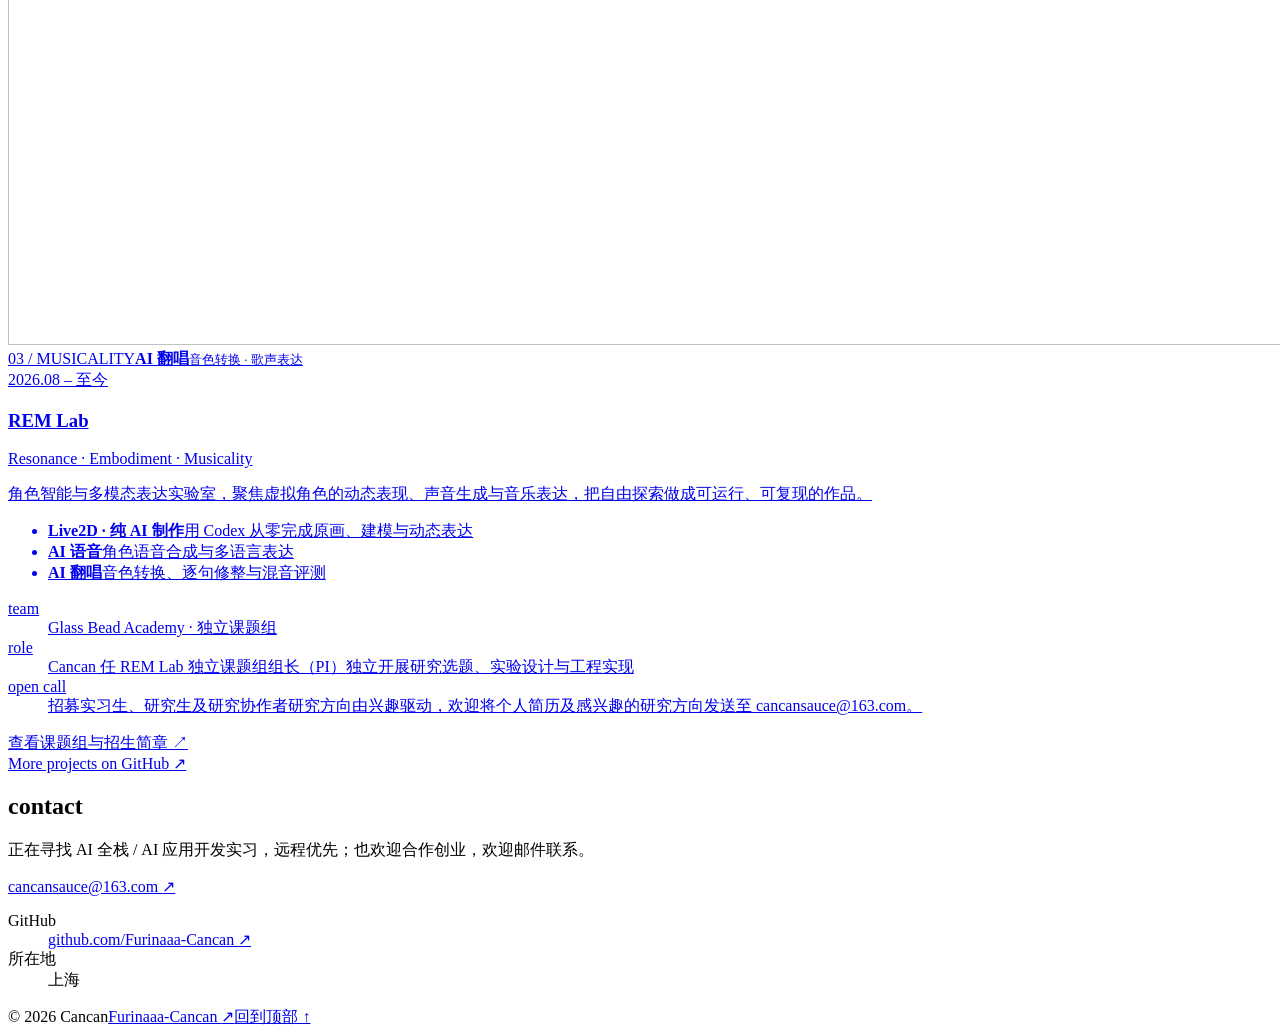
==== commit fc664411: "Clarify domestic collaborator list is non-exhaustive" ====
--- a/index.html
+++ b/index.html
@@ -70,7 +70,7 @@
         <p class="personal-bio-lead">Cancan，AI Agent 全栈开发者，REM Lab（Resonance · Embodiment · Musicality）创始人、独立课题组组长（PI）。主要从事 AI Agent 工作流、智能应用系统与虚拟角色多模态表达的研究与开发。</p>
         <p>在应用开发方面，围绕真实业务场景开展产品设计与系统建设，独立完成 AI 工作流、前后端架构、系统集成、评测与部署。目前参与法律广告合规项目的联合创业，负责核心系统的设计与工程实现。</p>
         <p>在独立研究方面，主持 REM Lab 的研究与开发工作，聚焦 Live2D 角色建模与动态表达、AI 语音合成及 AI 翻唱三个方向，开展素材构建、实验验证与作品制作。</p>
-        <p>目前，REM Lab 的研究协作者（Collaborators）来自国内外多所高校：国内有清华大学、北京大学、中国科学院大学、上海交通大学、浙江大学、南京大学、北京航空航天大学、香港科技大学、武汉大学、天津大学、西安交通大学和华东师范大学，海外有英国帝国理工学院、瑞士苏黎世联邦理工大学、英国伦敦大学学院、澳大利亚墨尔本大学、德国慕尼黑工业大学、澳大利亚国立大学、加拿大多伦多大学、英国格拉斯哥大学和美国波士顿大学等，另有一名在多伦多工作的工程师，共同推进课题探索与工程实践。课题组现招募实习生、研究生及研究协作者，研究方向由兴趣驱动。有意加入或开展合作者，欢迎将个人简历及感兴趣的研究方向发送至 <a href="mailto:cancansauce@163.com">cancansauce@163.com</a>。</p>
+        <p>目前，REM Lab 的研究协作者（Collaborators）来自国内外多所高校：国内有清华大学、北京大学、中国科学院大学、上海交通大学、浙江大学、南京大学、北京航空航天大学、香港科技大学、武汉大学、天津大学、西安交通大学和华东师范大学等，海外有英国帝国理工学院、瑞士苏黎世联邦理工大学、英国伦敦大学学院、澳大利亚墨尔本大学、德国慕尼黑工业大学、澳大利亚国立大学、加拿大多伦多大学、英国格拉斯哥大学和美国波士顿大学等，另有一名在多伦多工作的工程师，共同推进课题探索与工程实践。课题组现招募实习生、研究生及研究协作者，研究方向由兴趣驱动。有意加入或开展合作者，欢迎将个人简历及感兴趣的研究方向发送至 <a href="mailto:cancansauce@163.com">cancansauce@163.com</a>。</p>
       </div>
     </section>
   </main>
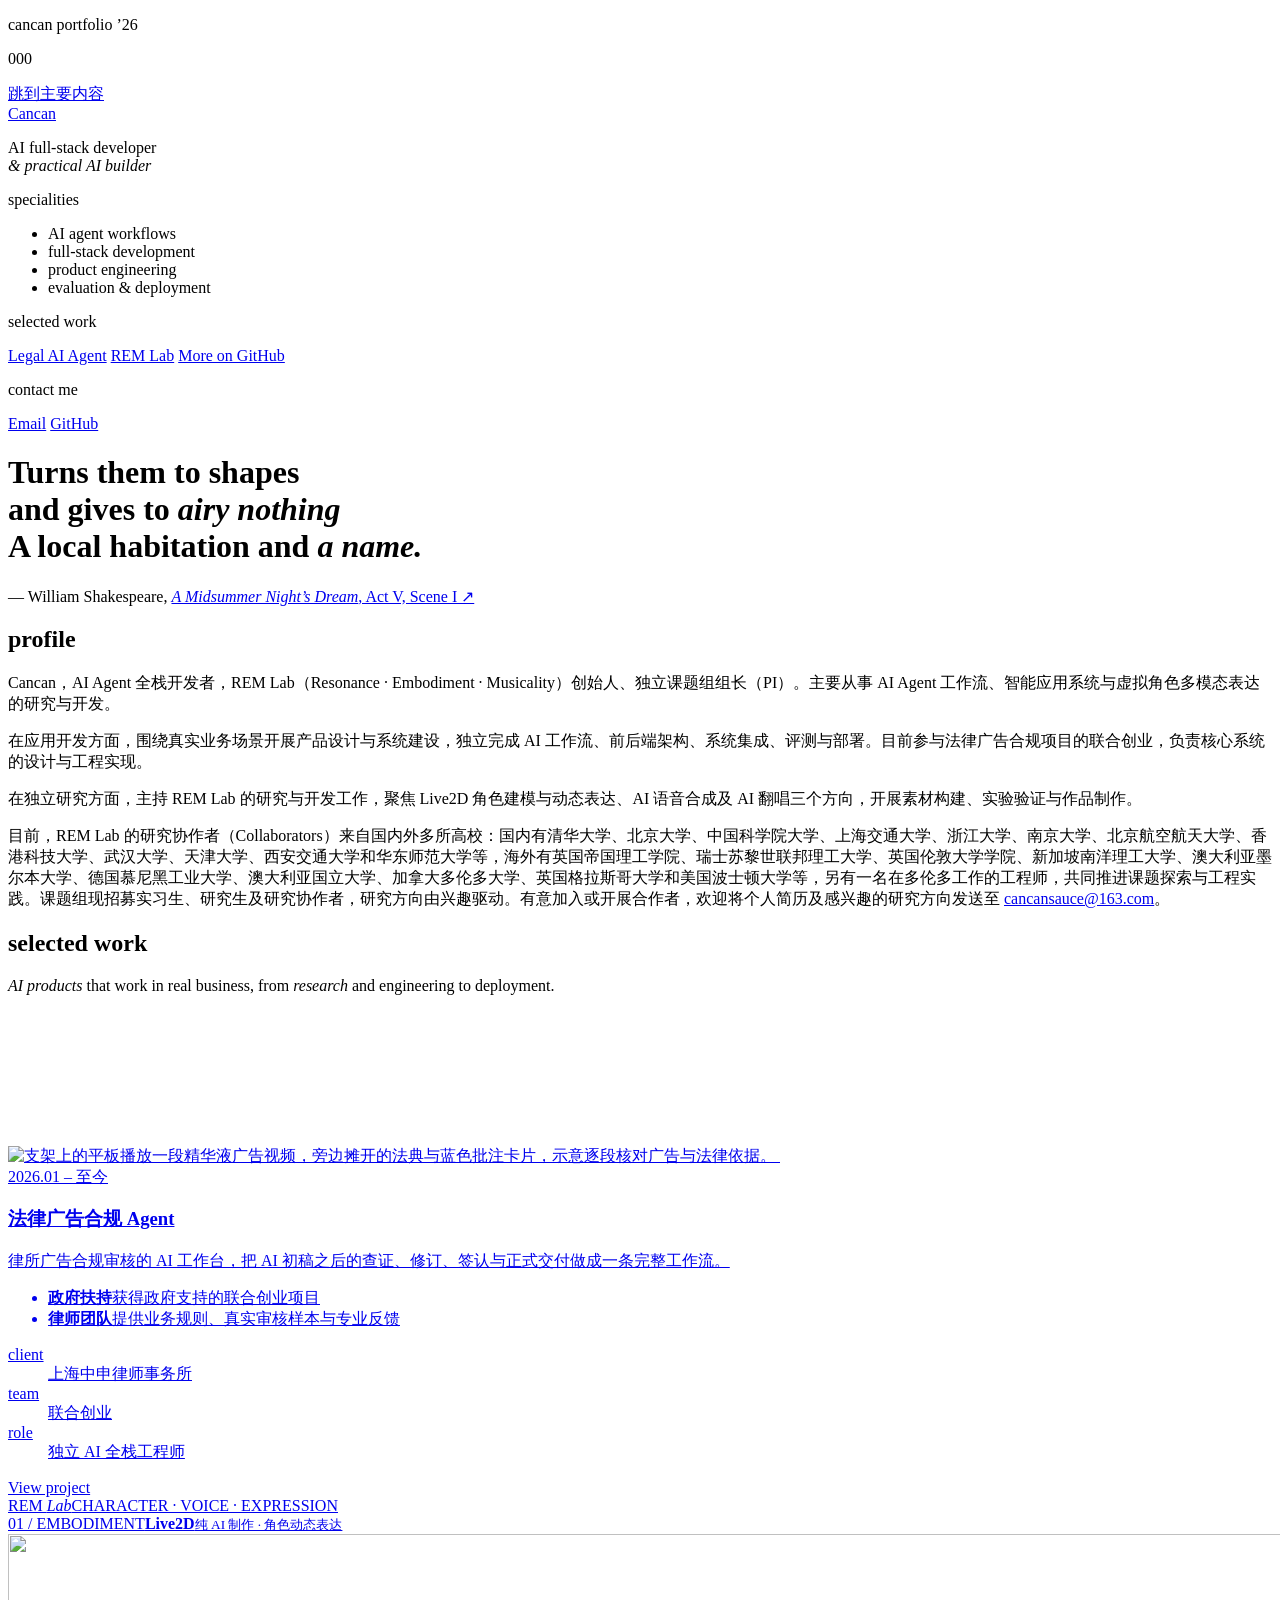
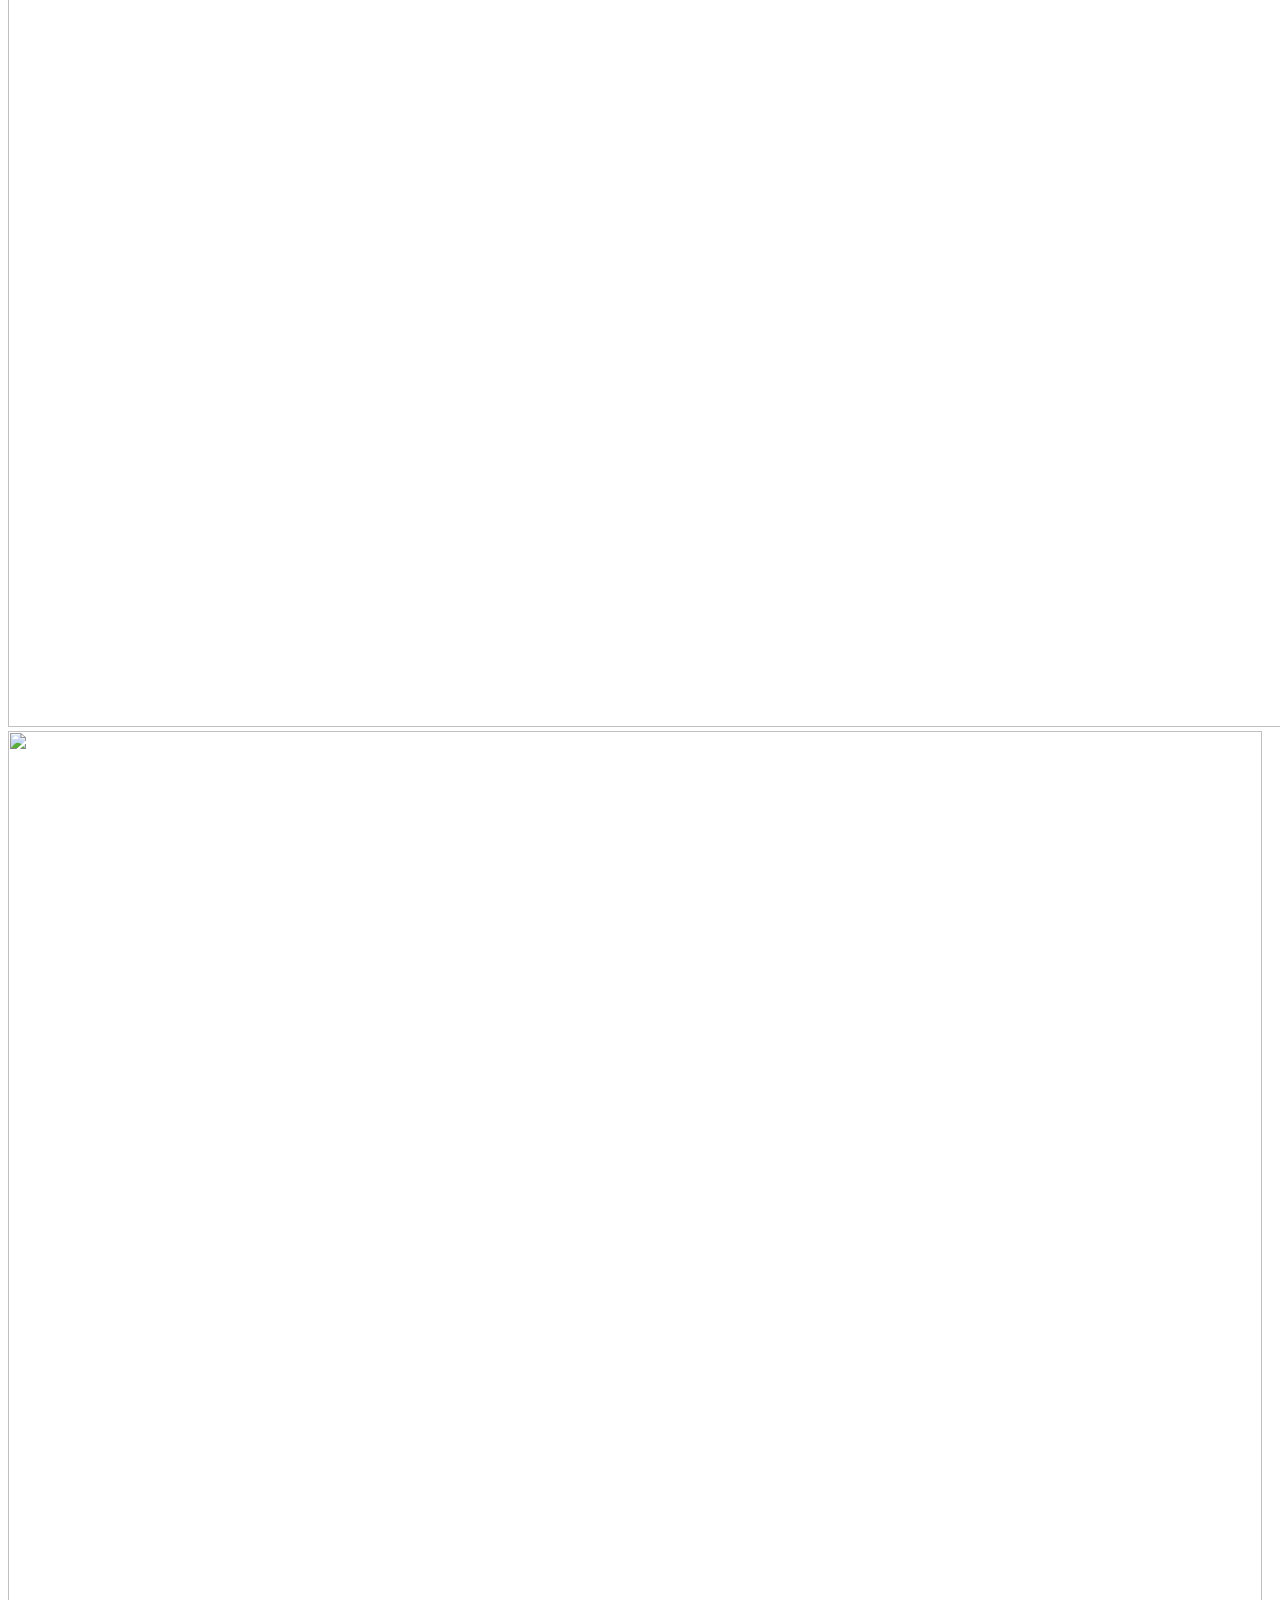
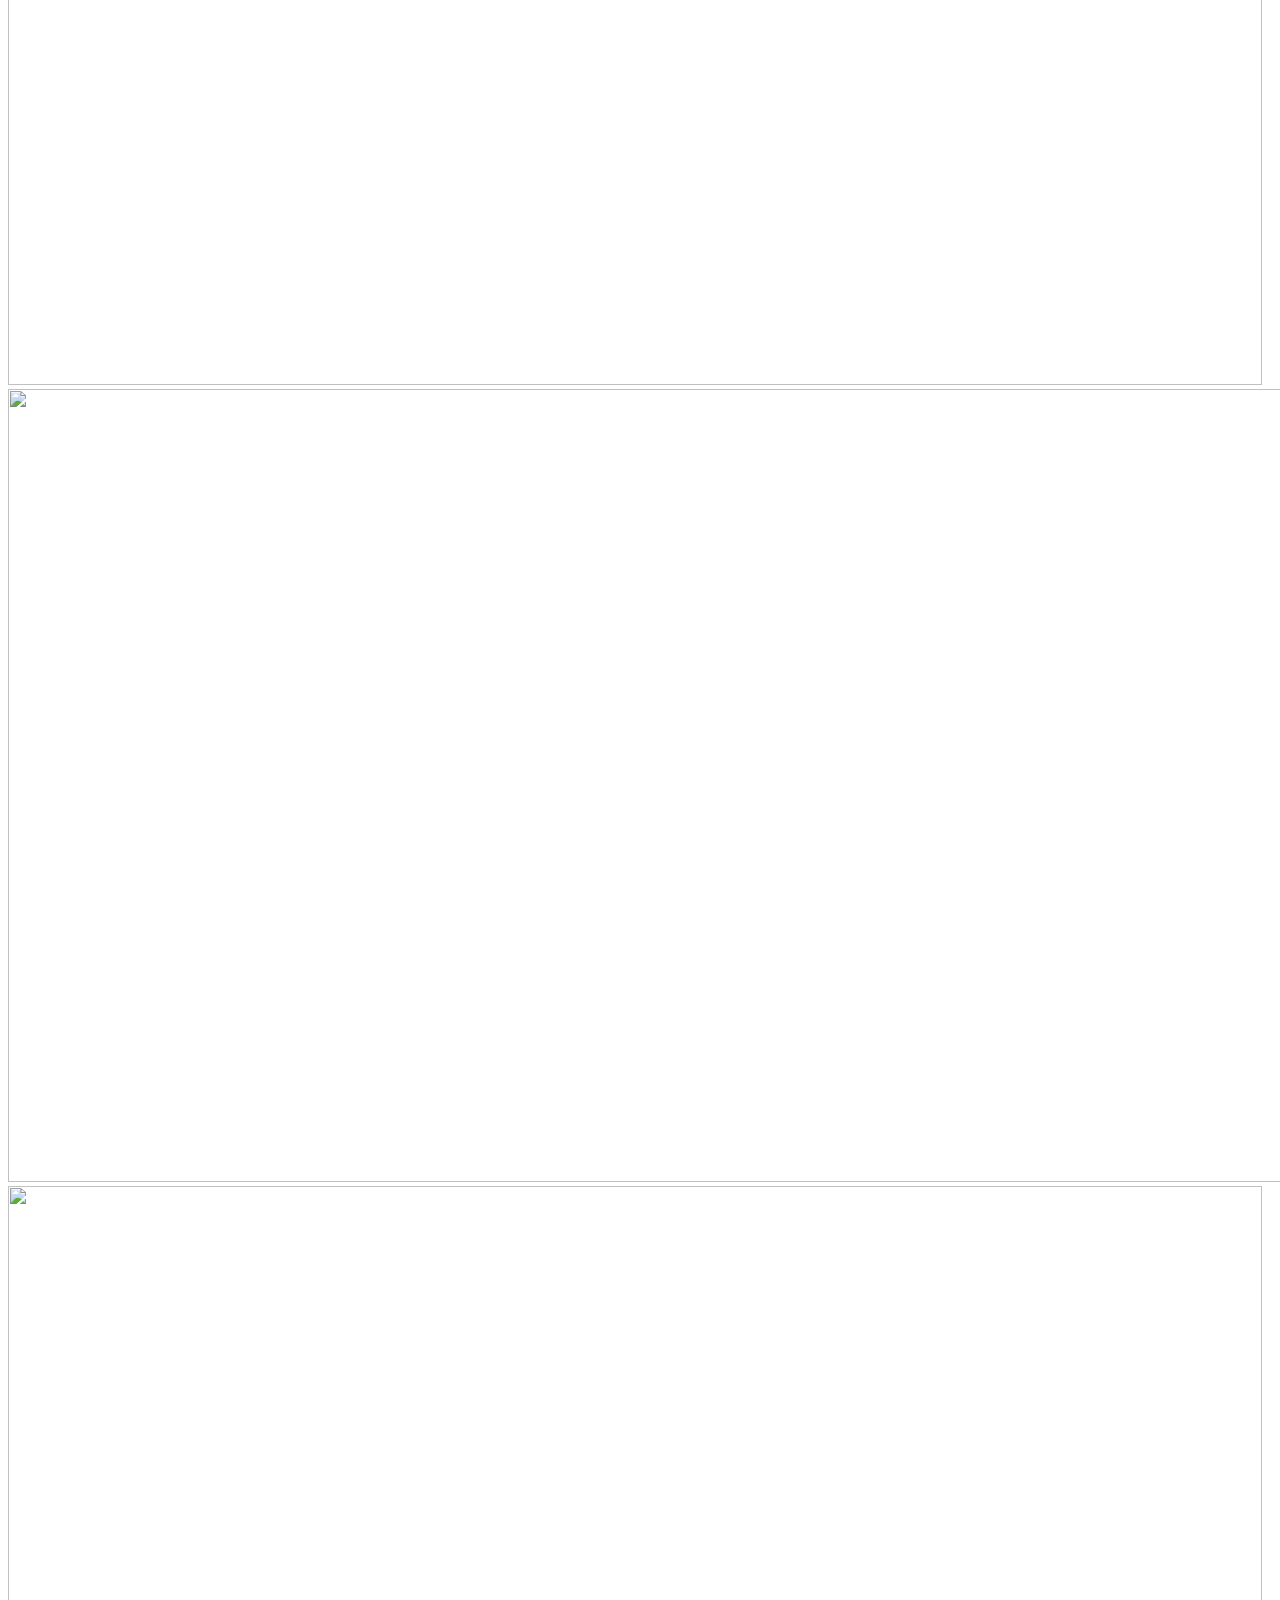
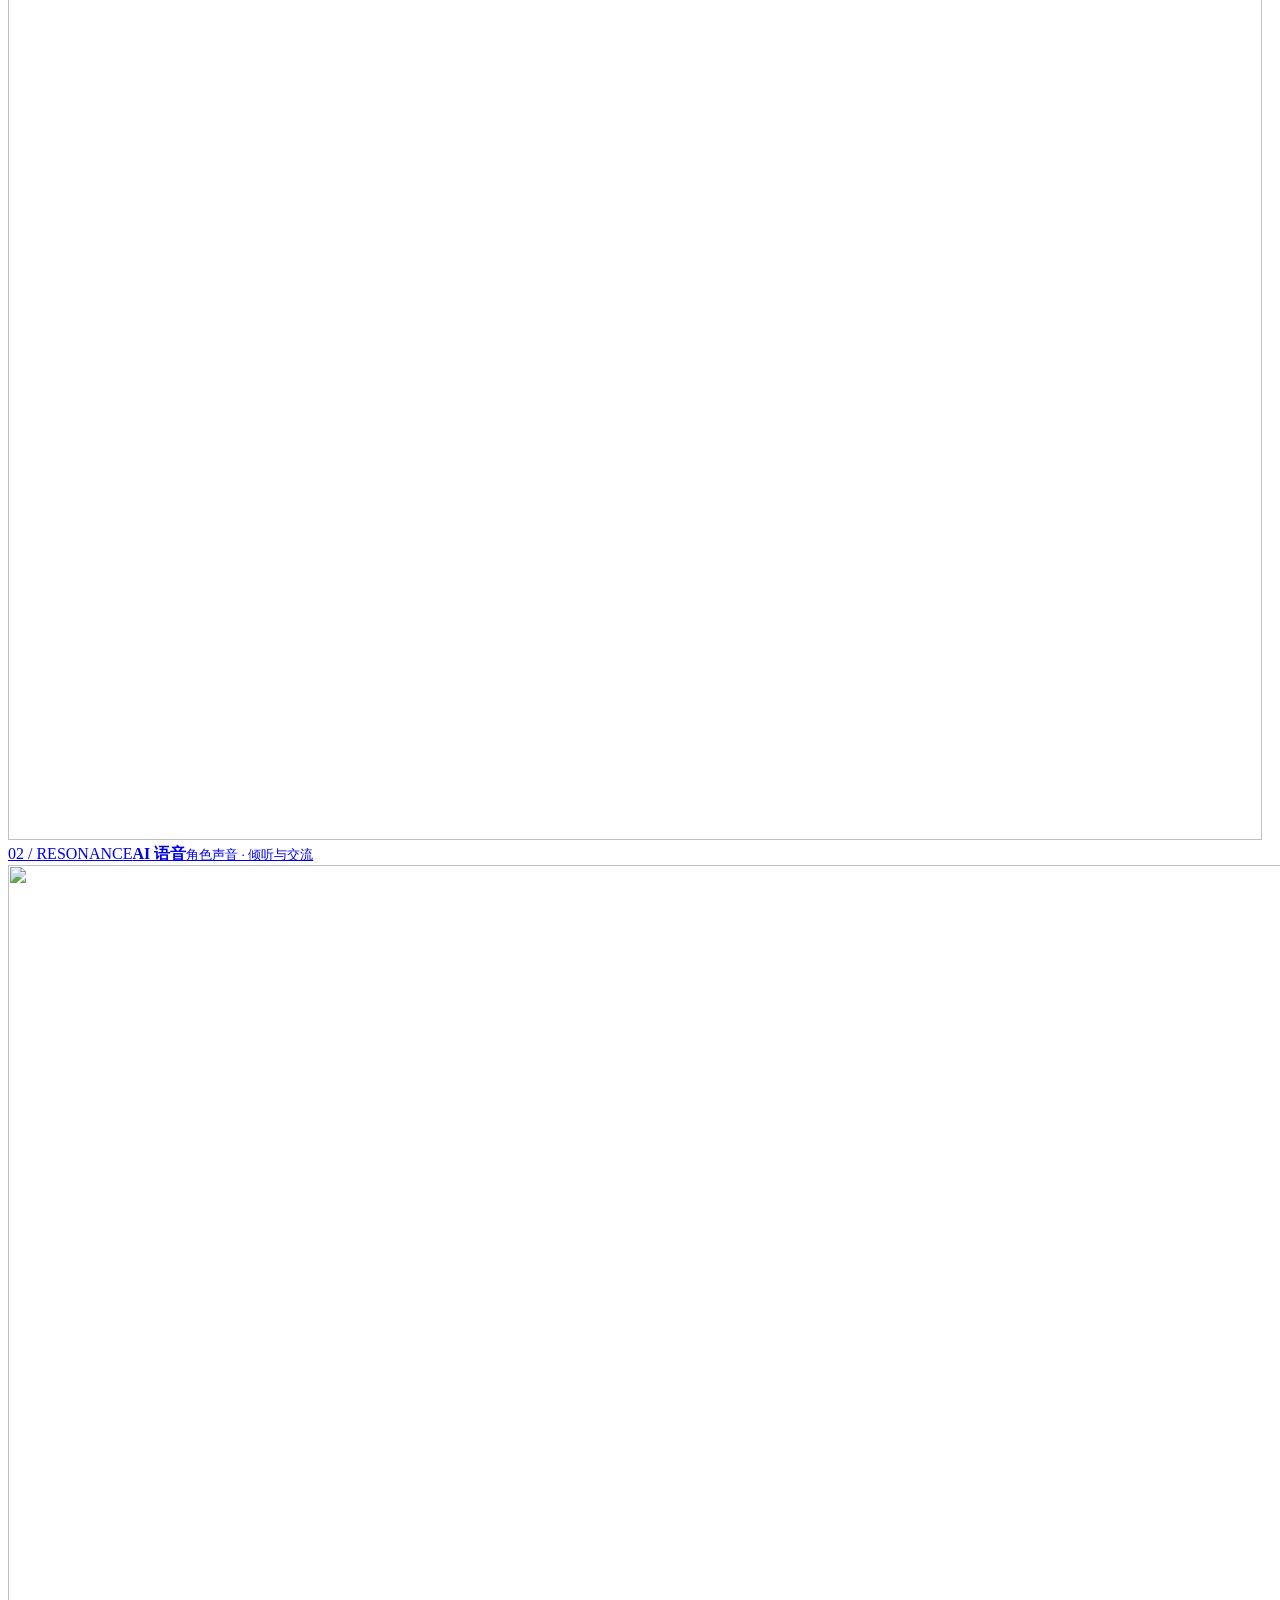
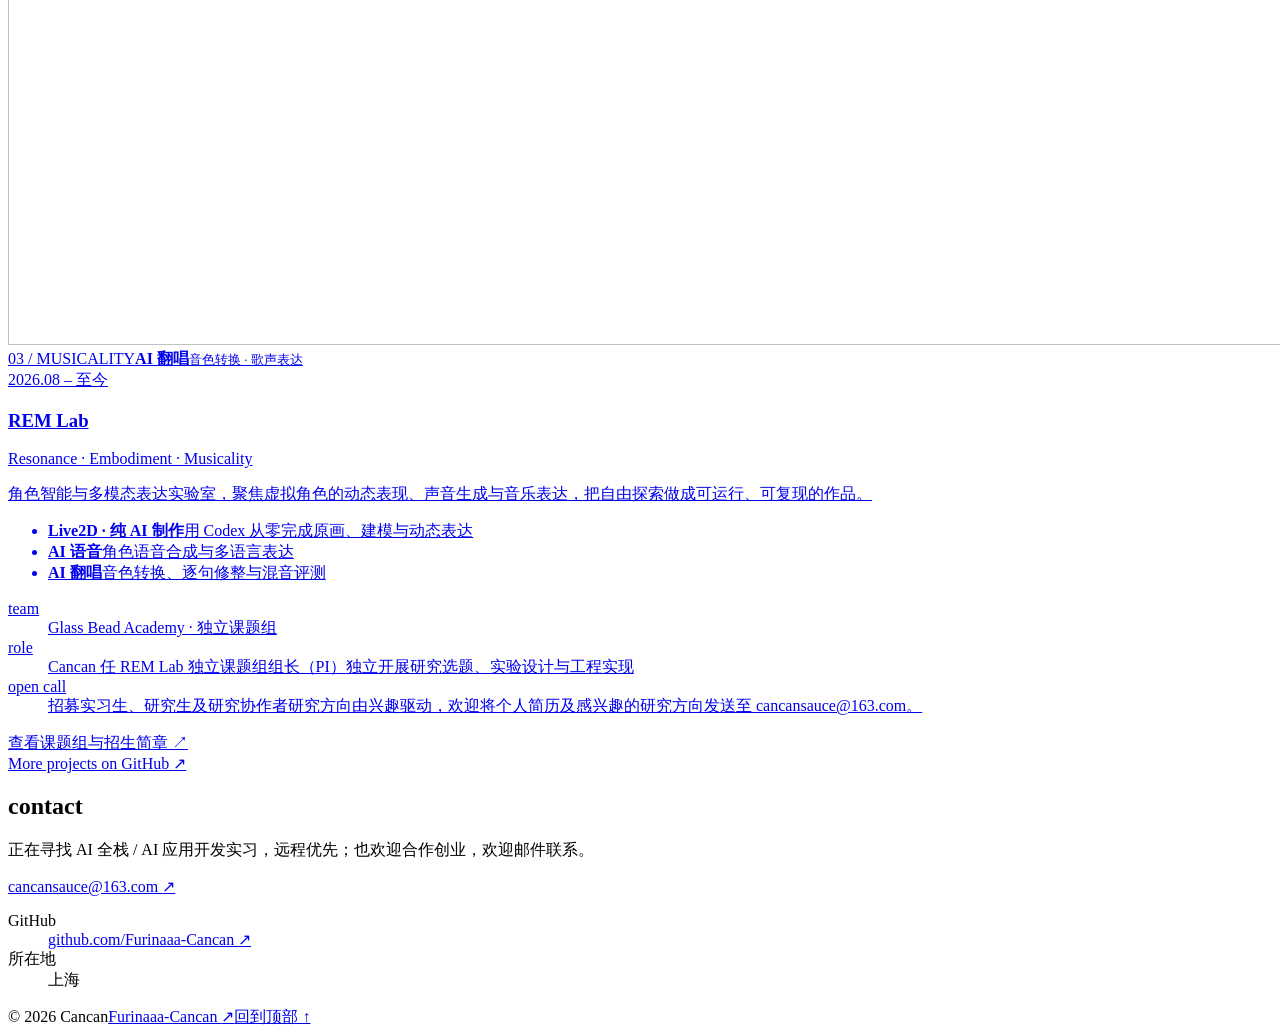
==== commit 88319a29: "Add NTU to collaborators in QS ranking order" ====
--- a/index.html
+++ b/index.html
@@ -70,7 +70,7 @@
         <p class="personal-bio-lead">Cancan，AI Agent 全栈开发者，REM Lab（Resonance · Embodiment · Musicality）创始人、独立课题组组长（PI）。主要从事 AI Agent 工作流、智能应用系统与虚拟角色多模态表达的研究与开发。</p>
         <p>在应用开发方面，围绕真实业务场景开展产品设计与系统建设，独立完成 AI 工作流、前后端架构、系统集成、评测与部署。目前参与法律广告合规项目的联合创业，负责核心系统的设计与工程实现。</p>
         <p>在独立研究方面，主持 REM Lab 的研究与开发工作，聚焦 Live2D 角色建模与动态表达、AI 语音合成及 AI 翻唱三个方向，开展素材构建、实验验证与作品制作。</p>
-        <p>目前，REM Lab 的研究协作者（Collaborators）来自国内外多所高校：国内有清华大学、北京大学、中国科学院大学、上海交通大学、浙江大学、南京大学、北京航空航天大学、香港科技大学、武汉大学、天津大学、西安交通大学和华东师范大学等，海外有英国帝国理工学院、瑞士苏黎世联邦理工大学、英国伦敦大学学院、澳大利亚墨尔本大学、德国慕尼黑工业大学、澳大利亚国立大学、加拿大多伦多大学、英国格拉斯哥大学和美国波士顿大学等，另有一名在多伦多工作的工程师，共同推进课题探索与工程实践。课题组现招募实习生、研究生及研究协作者，研究方向由兴趣驱动。有意加入或开展合作者，欢迎将个人简历及感兴趣的研究方向发送至 <a href="mailto:cancansauce@163.com">cancansauce@163.com</a>。</p>
+        <p>目前，REM Lab 的研究协作者（Collaborators）来自国内外多所高校：国内有清华大学、北京大学、中国科学院大学、上海交通大学、浙江大学、南京大学、北京航空航天大学、香港科技大学、武汉大学、天津大学、西安交通大学和华东师范大学等，海外有英国帝国理工学院、瑞士苏黎世联邦理工大学、英国伦敦大学学院、新加坡南洋理工大学、澳大利亚墨尔本大学、德国慕尼黑工业大学、澳大利亚国立大学、加拿大多伦多大学、英国格拉斯哥大学和美国波士顿大学等，另有一名在多伦多工作的工程师，共同推进课题探索与工程实践。课题组现招募实习生、研究生及研究协作者，研究方向由兴趣驱动。有意加入或开展合作者，欢迎将个人简历及感兴趣的研究方向发送至 <a href="mailto:cancansauce@163.com">cancansauce@163.com</a>。</p>
       </div>
     </section>
   </main>
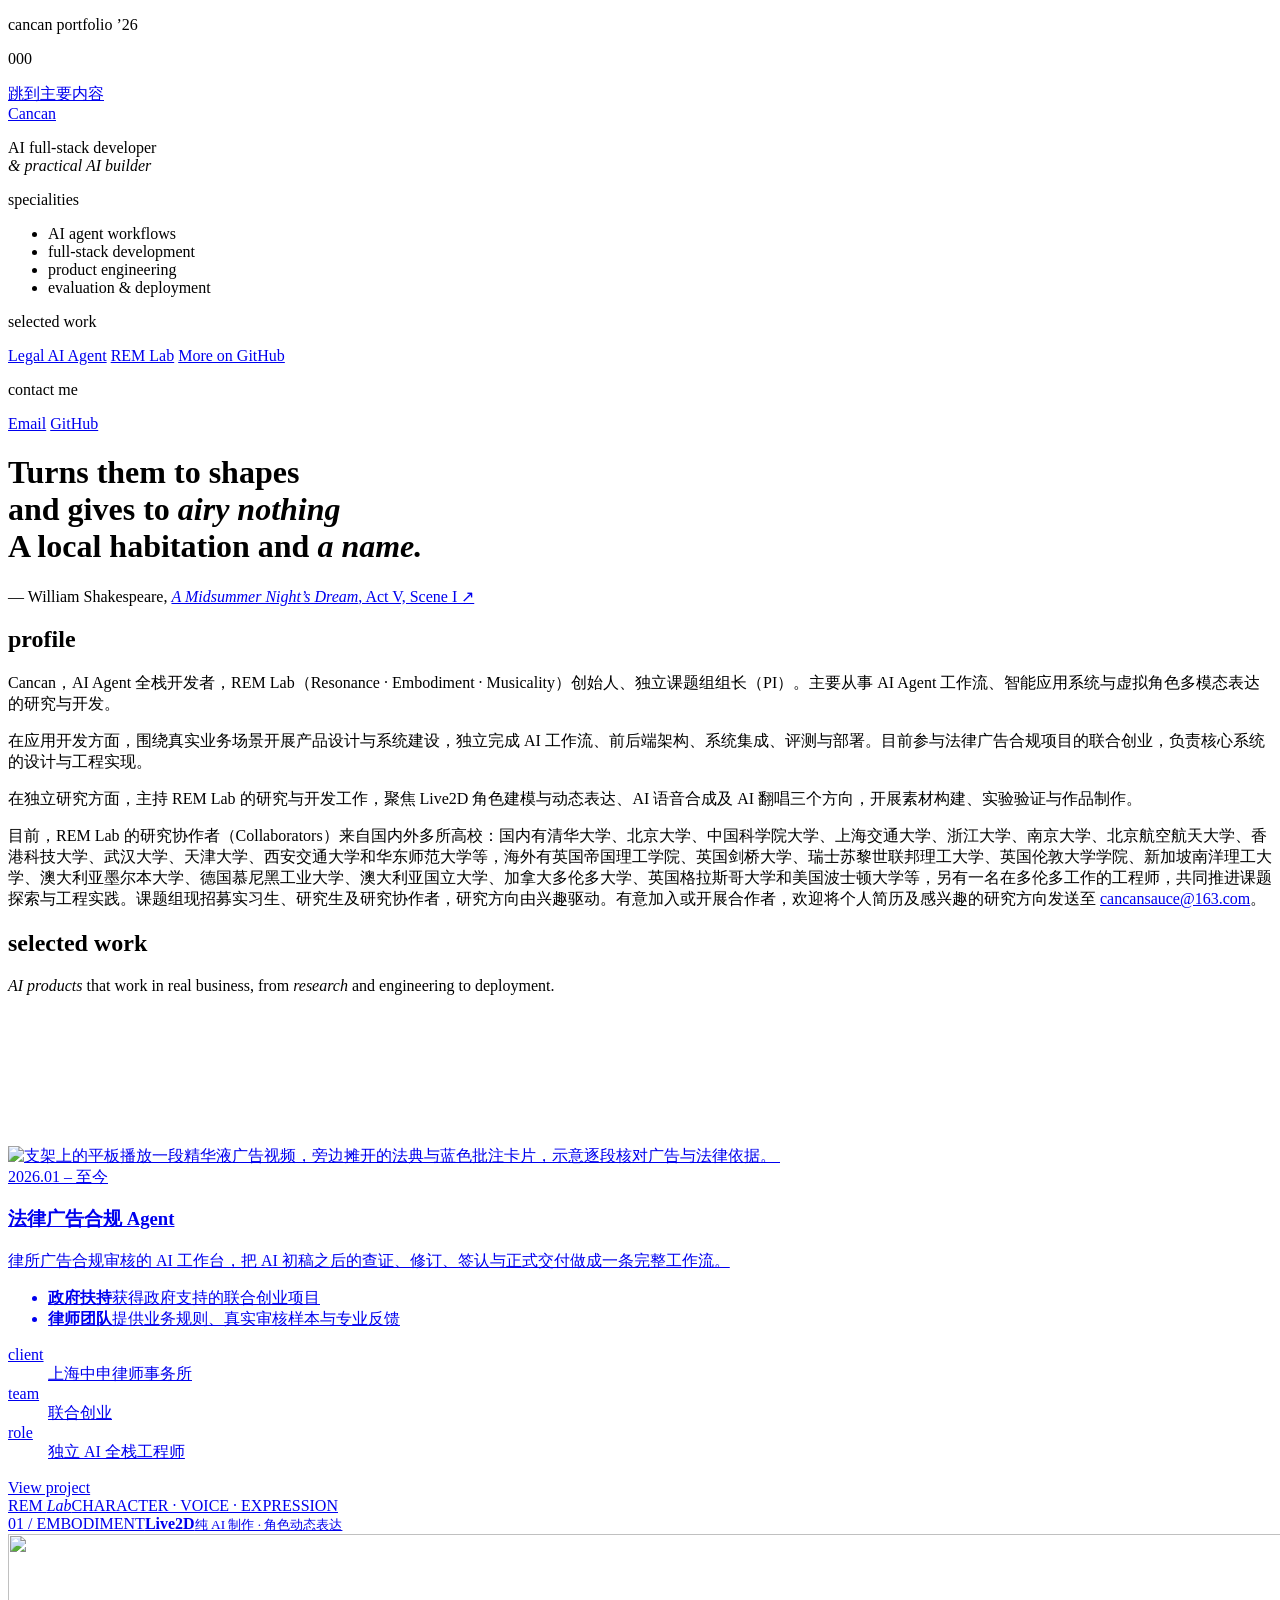
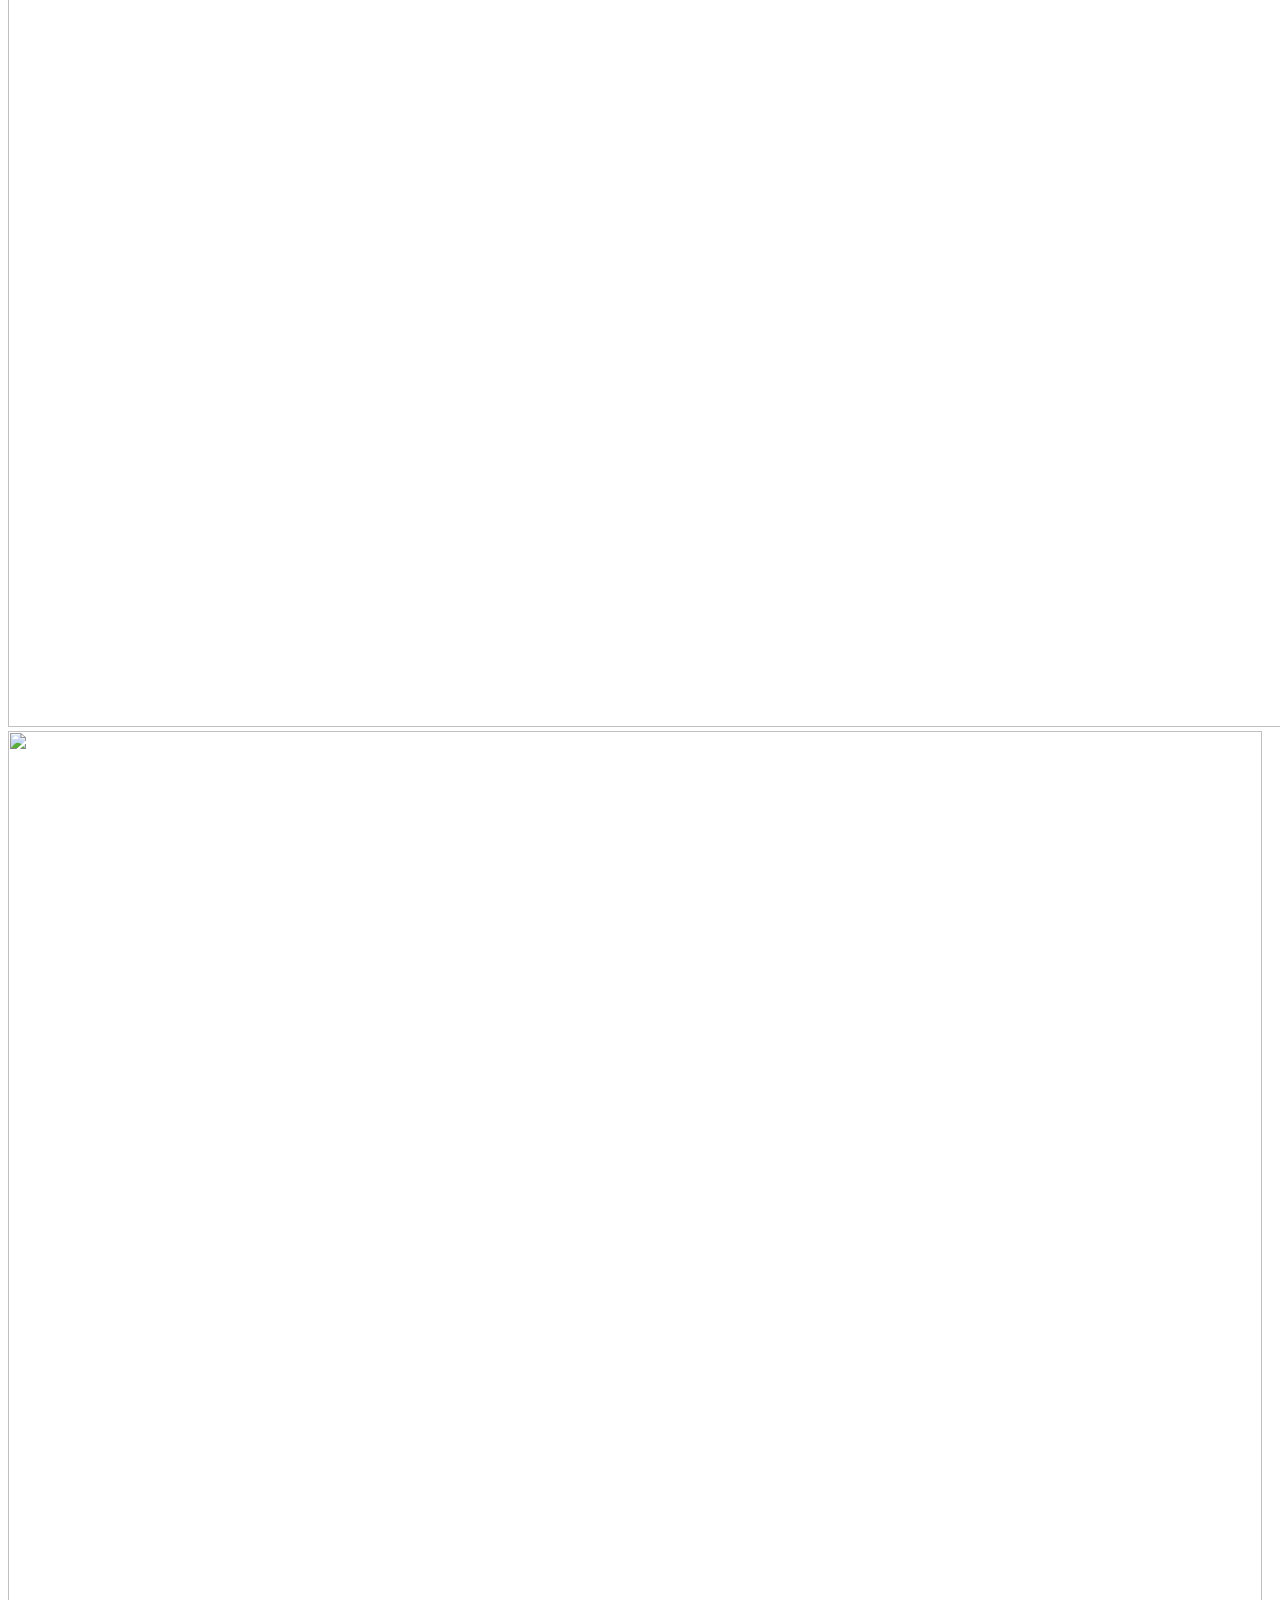
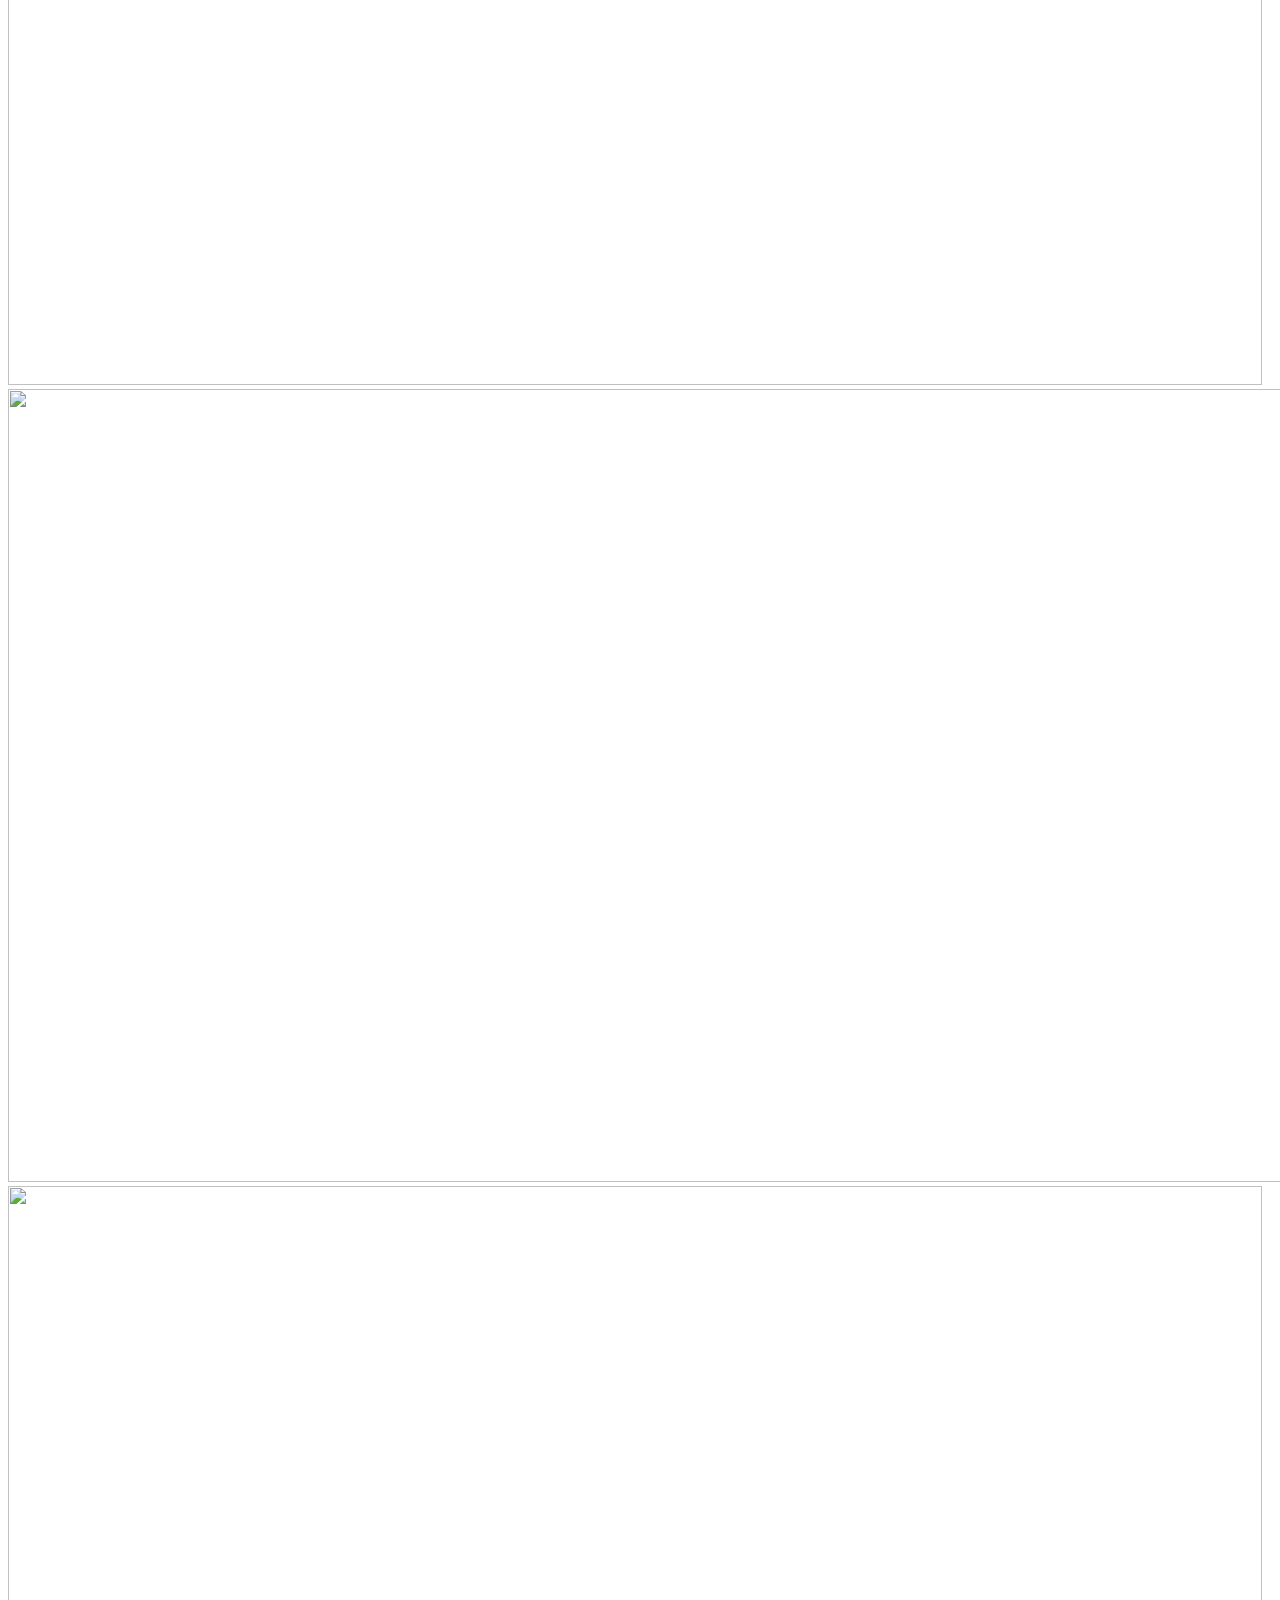
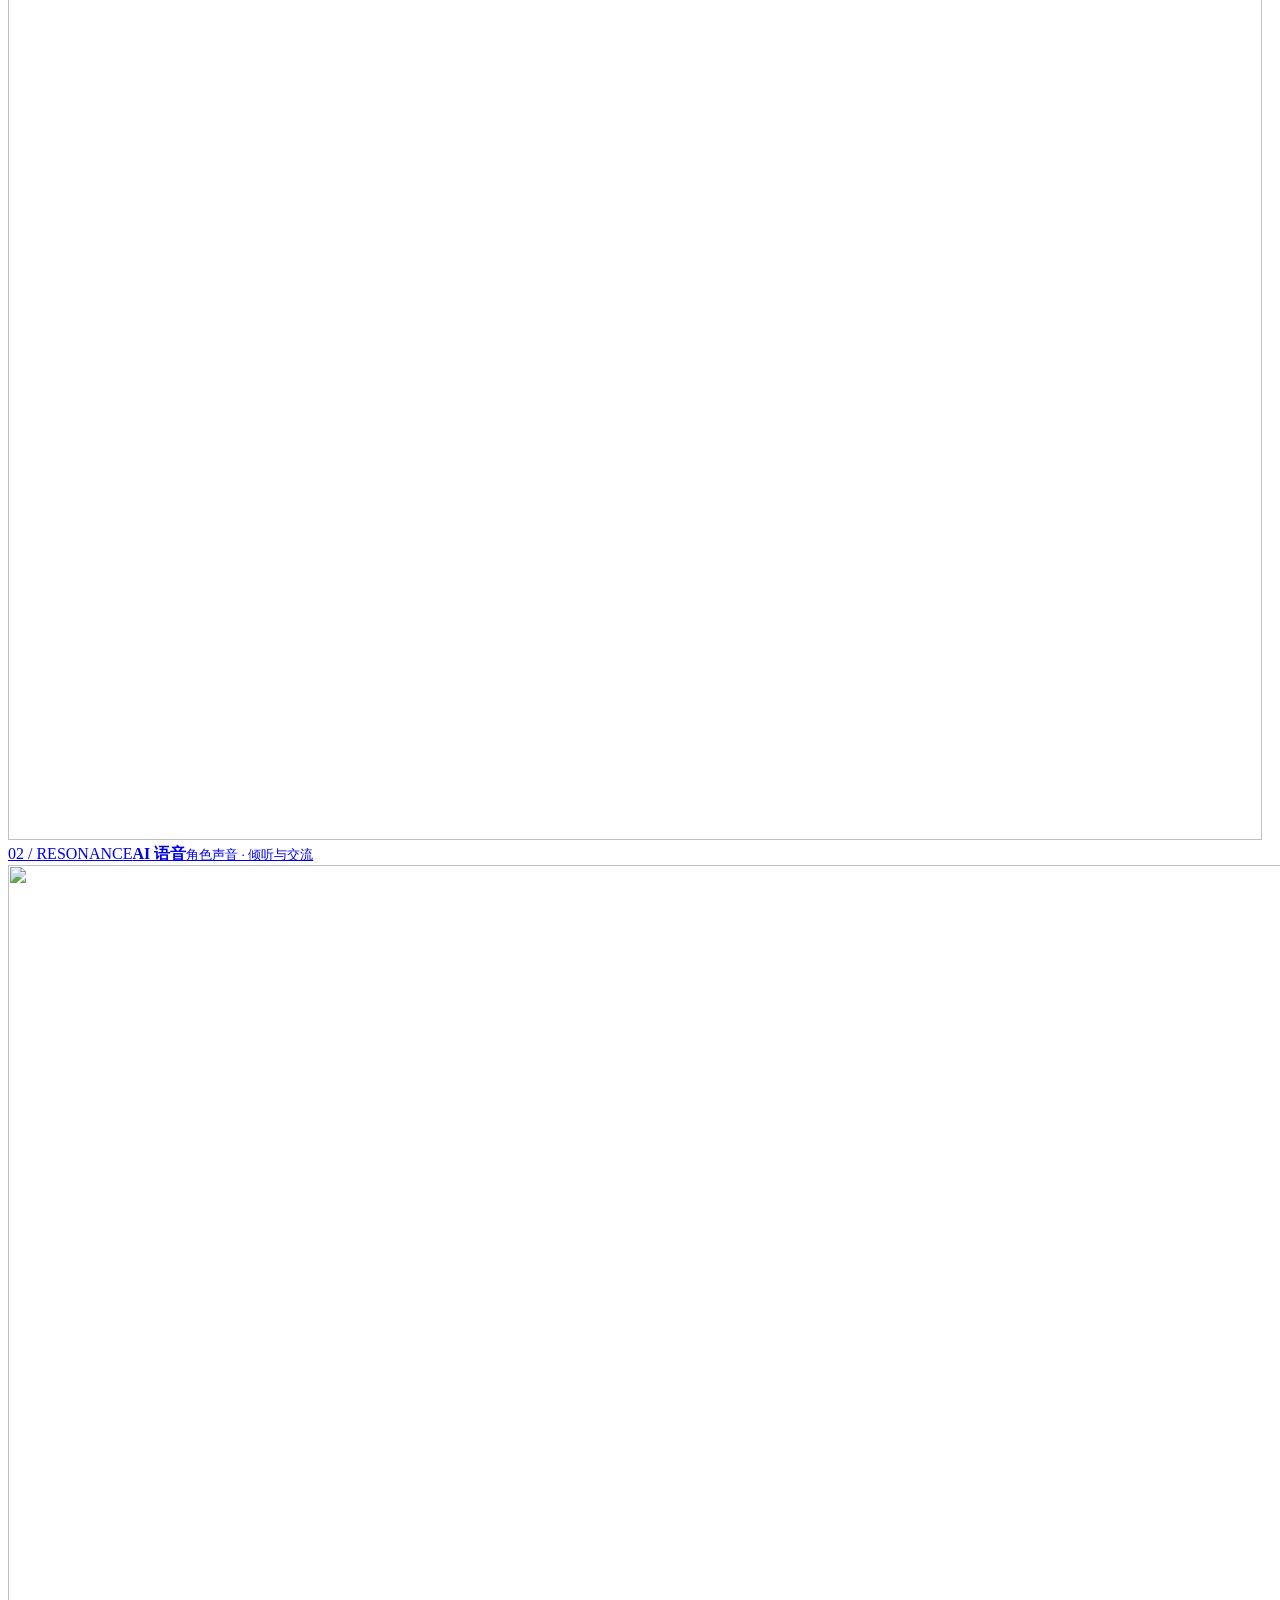
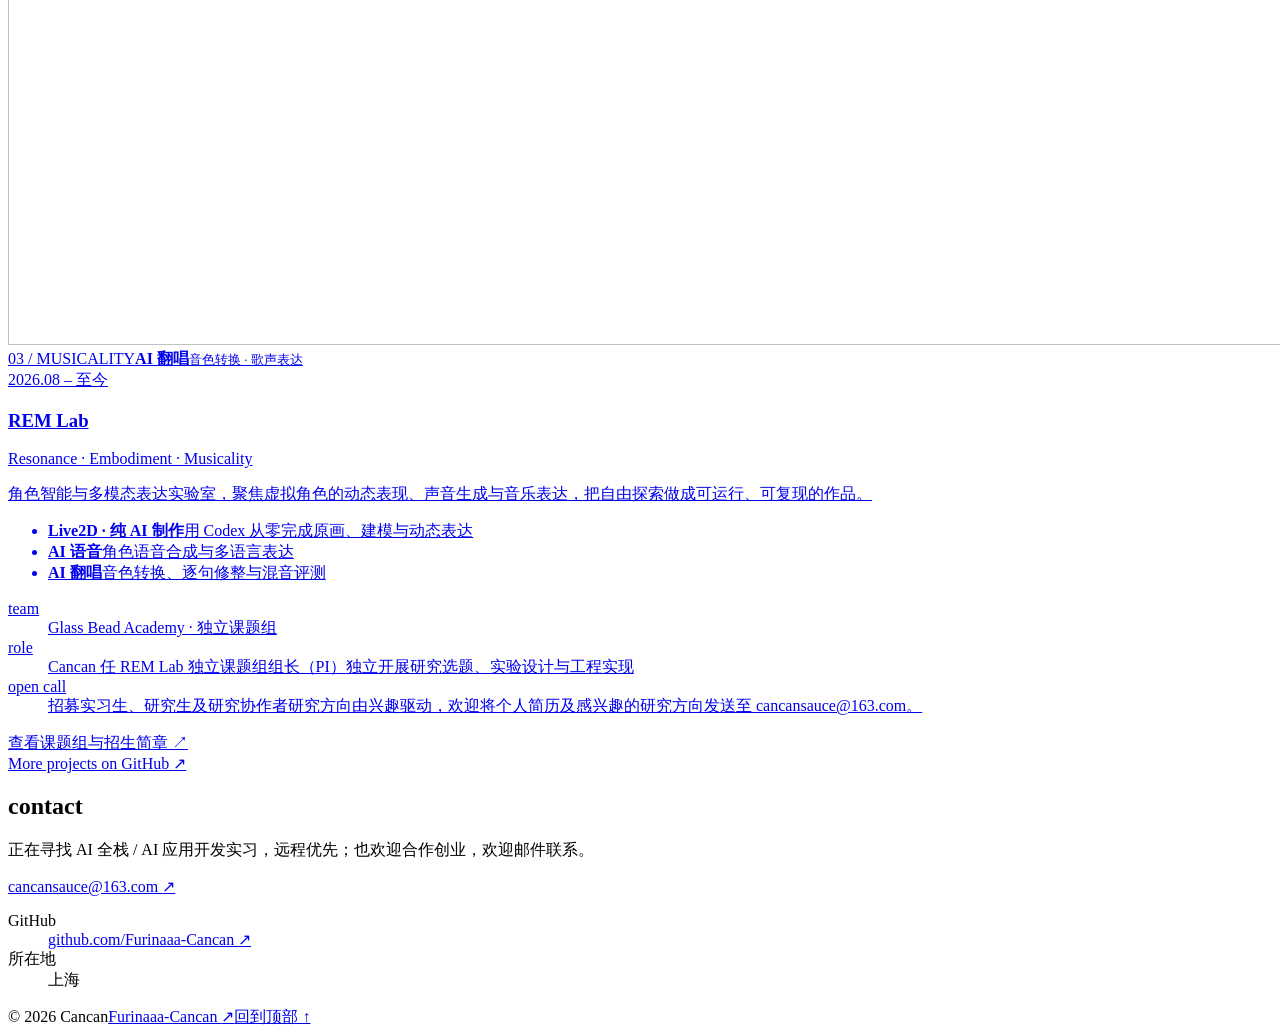
==== commit cfba4993: "Add Cambridge to collaborators in QS ranking order" ====
--- a/index.html
+++ b/index.html
@@ -70,7 +70,7 @@
         <p class="personal-bio-lead">Cancan，AI Agent 全栈开发者，REM Lab（Resonance · Embodiment · Musicality）创始人、独立课题组组长（PI）。主要从事 AI Agent 工作流、智能应用系统与虚拟角色多模态表达的研究与开发。</p>
         <p>在应用开发方面，围绕真实业务场景开展产品设计与系统建设，独立完成 AI 工作流、前后端架构、系统集成、评测与部署。目前参与法律广告合规项目的联合创业，负责核心系统的设计与工程实现。</p>
         <p>在独立研究方面，主持 REM Lab 的研究与开发工作，聚焦 Live2D 角色建模与动态表达、AI 语音合成及 AI 翻唱三个方向，开展素材构建、实验验证与作品制作。</p>
-        <p>目前，REM Lab 的研究协作者（Collaborators）来自国内外多所高校：国内有清华大学、北京大学、中国科学院大学、上海交通大学、浙江大学、南京大学、北京航空航天大学、香港科技大学、武汉大学、天津大学、西安交通大学和华东师范大学等，海外有英国帝国理工学院、瑞士苏黎世联邦理工大学、英国伦敦大学学院、新加坡南洋理工大学、澳大利亚墨尔本大学、德国慕尼黑工业大学、澳大利亚国立大学、加拿大多伦多大学、英国格拉斯哥大学和美国波士顿大学等，另有一名在多伦多工作的工程师，共同推进课题探索与工程实践。课题组现招募实习生、研究生及研究协作者，研究方向由兴趣驱动。有意加入或开展合作者，欢迎将个人简历及感兴趣的研究方向发送至 <a href="mailto:cancansauce@163.com">cancansauce@163.com</a>。</p>
+        <p>目前，REM Lab 的研究协作者（Collaborators）来自国内外多所高校：国内有清华大学、北京大学、中国科学院大学、上海交通大学、浙江大学、南京大学、北京航空航天大学、香港科技大学、武汉大学、天津大学、西安交通大学和华东师范大学等，海外有英国帝国理工学院、英国剑桥大学、瑞士苏黎世联邦理工大学、英国伦敦大学学院、新加坡南洋理工大学、澳大利亚墨尔本大学、德国慕尼黑工业大学、澳大利亚国立大学、加拿大多伦多大学、英国格拉斯哥大学和美国波士顿大学等，另有一名在多伦多工作的工程师，共同推进课题探索与工程实践。课题组现招募实习生、研究生及研究协作者，研究方向由兴趣驱动。有意加入或开展合作者，欢迎将个人简历及感兴趣的研究方向发送至 <a href="mailto:cancansauce@163.com">cancansauce@163.com</a>。</p>
       </div>
     </section>
   </main>
